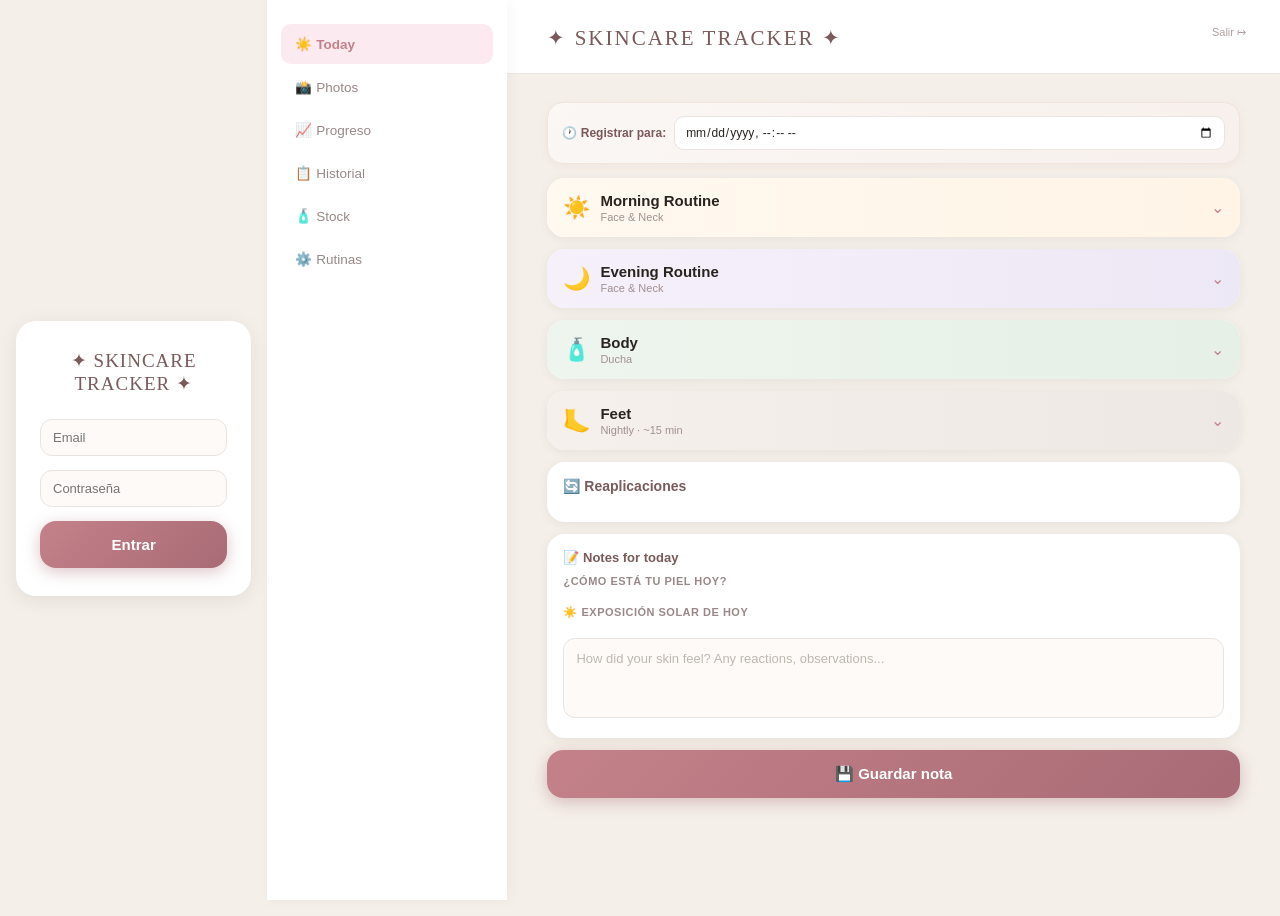
==== index.html @ 724a1d4e "Add files via upload" ====
<!DOCTYPE html>
<html lang="es">
<head>
<meta charset="UTF-8">
<meta name="viewport" content="width=device-width, initial-scale=1.0, user-scalable=no">
<meta name="theme-color" content="#F4EFE8">
<title>Skincare Tracker</title>
<link rel="manifest" href="manifest.webmanifest">
<link rel="apple-touch-icon" href="icon-192.png">
<meta name="apple-mobile-web-app-capable" content="yes">
<meta name="apple-mobile-web-app-status-bar-style" content="default">
<link rel="stylesheet" href="styles.css">
<script src="https://cdn.jsdelivr.net/npm/@supabase/supabase-js@2/dist/umd/supabase.min.js"></script>
</head>
<body>
<div class="login-wrap" id="login-screen">
  <div class="login-card">
    <div class="login-title">✦ Skincare Tracker ✦</div>
    <div class="login-error" id="login-error"></div>
    <div class="login-field">
      <input class="prod-input" id="login-email" type="email" placeholder="Email" autocomplete="username">
    </div>
    <div class="login-field">
      <input class="prod-input" id="login-password" type="password" placeholder="Contraseña" autocomplete="current-password">
    </div>
    <button class="save-btn" id="login-btn" onclick="doLogin()" style="margin-bottom:0">Entrar</button>
  </div>
</div>
<div class="phone" id="app-root" style="display:none; position:relative;">
  <button class="logout-btn" onclick="doLogout()">Salir ↦</button>
  <div class="hdr">
    <h1>✦ Skincare Tracker ✦</h1>
    <div class="date" id="hdr-date"></div>
  </div>
  <div class="tabs">
    <button class="tab-btn active" onclick="showTab('today',this)">☀️ Today</button>
    <button class="tab-btn" onclick="showTab('photos',this)">📸 Photos</button>
    <button class="tab-btn" onclick="showTab('history',this)">📈 Progreso</button>
    <button class="tab-btn" onclick="showTab('log',this)">📋 Historial</button>
    <button class="tab-btn" onclick="showTab('stock',this)">🧴 Stock</button>
    <button class="tab-btn" onclick="showTab('routines',this)">⚙️ Rutinas</button>
  </div>
  <!-- Cola offline: se muestra solo si hay registros sin sincronizar.
       Va fuera de las pestañas a propósito, para que se vea en todas. -->
  <div id="sync-banner" class="sync-banner" style="display:none"></div>
  <!-- Reaplicar SPF desde cualquier pestaña. Un toque = registrar el último. -->
  <button id="spf-fab" class="spf-fab" style="display:none" onclick="quickLogSpf()"></button>
  <!-- TODAY -->
  <div id="tab-today" class="tab-content active">
    <div id="today-summary"></div>
    <div class="backdate-card" id="backdate-card">
      <div class="backdate-row">
        <span class="backdate-lbl">🕐 Registrar para:</span>
        <input type="datetime-local" id="backdate-input" onchange="onBackdateChange()">
        <button class="backdate-reset" id="backdate-reset-btn" onclick="resetBackdate()" style="display:none">Ahora</button>
      </div>
      <div class="backdate-active-note" id="backdate-active-note" style="display:none"></div>
    </div>
    <div class="section" id="sec-am">
      <div class="sec-hdr am-hdr" onclick="toggleSec('sec-am')">
        <span class="sec-icon">☀️</span>
        <div class="sec-title">Morning Routine
          <div class="sec-sub" id="am-sec-sub">Face &amp; Neck <span class="sec-progress" id="prog-am-body"></span></div>
        </div>
        <button class="sec-switch-btn" id="am-switch-btn" style="display:none" onclick="event.stopPropagation();openRoutineSwitch('am')" title="Cambiar rutina de hoy">🔄</button>
        <span class="sec-arrow">⌄</span>
      </div>
      <div class="sec-body" id="am-body">
        <div class="tap-hint">Tap ● to check off · Tap step for how-to</div>
      </div>
    </div>
    <div class="section" id="sec-pm">
      <div class="sec-hdr pm-hdr" onclick="toggleSec('sec-pm')">
        <span class="sec-icon">🌙</span>
        <div class="sec-title">Evening Routine
          <div class="sec-sub" id="pm-sec-sub">Face &amp; Neck <span class="sec-progress" id="prog-pm-body"></span></div>
        </div>
        <button class="sec-switch-btn" id="pm-switch-btn" style="display:none" onclick="event.stopPropagation();openRoutineSwitch('pm')" title="Cambiar rutina de hoy">🔄</button>
        <span class="sec-arrow">⌄</span>
      </div>
      <div class="sec-body" id="pm-body">
        <div class="tap-hint">Tap ● to check off · Tap step for how-to</div>
      </div>
    </div>
    <div class="section" id="sec-body-card">
      <div class="sec-hdr bod-hdr" onclick="toggleSec('sec-body-card')">
        <span class="sec-icon">🧴</span>
        <div class="sec-title">Body
          <div class="sec-sub" id="body-sec-sub">Ducha <span class="sec-progress" id="prog-body-body"></span></div>
        </div>
        <button class="sec-switch-btn" id="body-switch-btn" style="display:none" onclick="event.stopPropagation();openRoutineSwitch('body')" title="Cambiar rutina de hoy">🔄</button>
        <span class="sec-arrow">⌄</span>
      </div>
      <div class="sec-body" id="body-body">
        <div class="tap-hint">Tap ● to check off · Tap step for how-to</div>
      </div>
    </div>
    <div class="section" id="sec-feet">
      <div class="sec-hdr ft-hdr" onclick="toggleSec('sec-feet')">
        <span class="sec-icon">🦶</span>
        <div class="sec-title">Feet
          <div class="sec-sub" id="feet-sec-sub">Nightly · ~15 min <span class="sec-progress" id="prog-feet-body"></span></div>
        </div>
        <button class="sec-switch-btn" id="feet-switch-btn" style="display:none" onclick="event.stopPropagation();openRoutineSwitch('feet')" title="Cambiar rutina de hoy">🔄</button>
        <span class="sec-arrow">⌄</span>
      </div>
      <div class="sec-body" id="feet-body">
        <div class="tap-hint">Tap ● to check off · Tap step for how-to</div>
      </div>
    </div>
    <div class="reapp-card">
      <h3>🔄 Reaplicaciones</h3>
      <div id="spf-reminder-wrap"></div>
      <div id="reapp-repeat-wrap"></div>
      <div id="reapp-categories-wrap"></div>
      <div id="reapp-history"></div>
    </div>
    <div class="notes-card">
      <div class="notes-label">📝 Notes for today</div>
      <div class="skin-state-label">¿Cómo está tu piel hoy?</div>
      <div class="skin-state-row" id="skin-state-row"></div>
      <div class="skin-state-label">☀️ Exposición solar de hoy</div>
      <div class="skin-state-row" id="sun-exposure-row"></div>
      <textarea class="notes-ta" id="daily-notes" placeholder="How did your skin feel? Any reactions, observations..."></textarea>
    </div>
    <button class="save-btn" id="save-btn" onclick="saveNote()">💾 Guardar nota</button>
  </div>
  <!-- PHOTOS -->
  <div id="tab-photos" class="tab-content">
    <div class="upload-card">
      <h3>📸 Agregar foto de progreso</h3>
      <div class="photo-type-section">
        <div class="photo-type-label">Área del cuerpo</div>
        <div class="photo-type-grid" id="photo-type-grid"></div>
      </div>
      <div class="photo-drop">
        <input type="file" id="photo-input" accept="image/*" onchange="previewPhoto(this)">
        <div class="photo-drop-icon">📷</div>
        <div class="photo-drop-text">Toca para tomar foto o elegir de galería</div>
        <div class="photo-drop-sub">Misma luz y ángulo cada semana para comparar bien</div>
      </div>
      <div class="photo-preview-wrap" id="photo-preview-wrap">
        <img id="photo-preview" src="" alt="Preview">
        <!-- Foto anterior de la MISMA área, superpuesta translúcida, para que
             el encuadre coincida. Una silueta genérica no alinea nada. -->
        <img id="photo-ghost" src="" alt="" style="display:none">
        <svg id="photo-guide-overlay" viewBox="0 0 100 133" preserveAspectRatio="xMidYMid meet"
          style="display:none;position:absolute;inset:0;width:100%;height:100%;pointer-events:none;opacity:0.55">
          <ellipse cx="50" cy="55" rx="26" ry="34" fill="none" stroke="#FFFFFF" stroke-width="1.6" stroke-dasharray="4 3"/>
          <path d="M 20 133 Q 24 96 50 94 Q 76 96 80 133" fill="none" stroke="#FFFFFF" stroke-width="1.6" stroke-dasharray="4 3"/>
          <line x1="50" y1="10" x2="50" y2="125" stroke="#FFFFFF" stroke-width="0.7" stroke-dasharray="2 4"/>
        </svg>
      </div>
      <button class="mini-action-btn" id="photo-guide-btn" style="margin-top:8px;display:none" onclick="togglePhotoGuide()">📐 Guía de encuadre (mismo ángulo cada semana)</button>
      <textarea class="caption-input" id="photo-caption" placeholder="Nota (opcional) — ej. 'Semana 3 · mejilla izquierda mejorando'"></textarea>
      <button class="upload-btn" id="upload-btn" onclick="uploadPhoto()" disabled>Subir foto</button>
    </div>
    <div class="week-card">
      <h3>This Week</h3>
      <div class="week-grid" id="week-grid">
        <div class="loading-state"><span class="spinner">⟳</span></div>
      </div>
    </div>
    <!-- Mapa de manchas: seguimiento individual, aparte de la galería por área -->
    <div id="spots-content"></div>
    <div id="photo-gallery-content">
      <div class="loading-state"><span class="spinner">⟳</span><br><br>Cargando fotos...</div>
    </div>
  </div>
  <!-- HISTORY / PROGRESO -->
  <div id="tab-history" class="tab-content">
    <div id="history-content">
      <div class="loading-state"><span class="spinner">⟳</span><br><br>Loading your history...</div>
    </div>
    <!-- Línea de tiempo de tratamiento. Contenedor propio: loadHistory() tiene
         un orden de declaración delicado (regla 17) y no conviene tocarla. -->
    <div id="hitos-content"></div>
  </div>
  <!-- LOG / HISTORIAL DE APLICACIONES -->
  <div id="tab-log" class="tab-content">
    <div id="log-content">
      <div class="loading-state"><span class="spinner">⟳</span><br><br>Loading your history...</div>
    </div>
  </div>
  <!-- STOCK -->
  <div id="tab-stock" class="tab-content">
    <div id="inventory-content">
      <div class="loading-state"><span class="spinner">⟳</span><br><br>Cargando inventario...</div>
    </div>
  </div>
  <!-- RUTINAS -->
  <div id="tab-routines" class="tab-content">
    <div id="routines-content">
      <div class="loading-state"><span class="spinner">⟳</span><br><br>Cargando rutinas...</div>
    </div>
  </div>
</div>
<!-- SPF Facial Picker -->
<div class="modal-overlay" id="spf-modal" onclick="closeModal('spf-modal')">
  <div class="modal-sheet" onclick="event.stopPropagation()">
    <div class="modal-handle"></div>
    <div class="modal-header">
      <div class="modal-title">🌞 ¿Cuál(es) SPF facial aplicaste?</div>
      <button class="modal-close" onclick="closeModal('spf-modal')">✕</button>
    </div>
    <div class="modal-body" id="spf-picker-body"></div>
  </div>
</div>
<!-- Body SPF Picker -->
<div class="modal-overlay" id="body-spf-modal" onclick="closeModal('body-spf-modal')">
  <div class="modal-sheet" onclick="event.stopPropagation()">
    <div class="modal-handle"></div>
    <div class="modal-header">
      <div class="modal-title">☀️ ¿Cuál(es) SPF corporal aplicaste?</div>
      <button class="modal-close" onclick="closeModal('body-spf-modal')">✕</button>
    </div>
    <div class="modal-body" id="body-spf-picker-body"></div>
  </div>
</div>
<!-- SPF Comparison -->
<div class="modal-overlay" id="compare-modal" onclick="closeModal('compare-modal')">
  <div class="modal-sheet" onclick="event.stopPropagation()">
    <div class="modal-handle"></div>
    <div class="modal-header">
      <div class="modal-title">📊 Comparativa — Manchas solares</div>
      <button class="modal-close" onclick="closeModal('compare-modal')">✕</button>
    </div>
    <div class="modal-body" id="compare-body"></div>
  </div>
</div>
<!-- Reclassify Photo -->
<div class="modal-overlay" id="reclassify-modal" onclick="closeModal('reclassify-modal')">
  <div class="modal-sheet" onclick="event.stopPropagation()">
    <div class="modal-handle"></div>
    <div class="modal-header">
      <div class="modal-title">✏️ ¿Qué área es esta foto?</div>
      <button class="modal-close" onclick="closeModal('reclassify-modal')">✕</button>
    </div>
    <div class="modal-body" id="reclassify-body"></div>
  </div>
</div>
<!-- Generic Product Picker -->
<div class="modal-overlay" id="product-picker-modal" onclick="closeModal('product-picker-modal')">
  <div class="modal-sheet" onclick="event.stopPropagation()">
    <div class="modal-handle"></div>
    <div class="modal-header">
      <div class="modal-title" id="product-picker-title">Elegir producto</div>
      <button class="modal-close" onclick="closeModal('product-picker-modal')">✕</button>
    </div>
    <div class="modal-body" id="product-picker-body"></div>
  </div>
</div>
<!-- Zonas de una aplicación ya registrada (se abre desde el renglón 📍 del paso) -->
<div class="modal-overlay" id="zonas-modal" onclick="closeModal('zonas-modal')">
  <div class="modal-sheet" onclick="event.stopPropagation()">
    <div class="modal-handle"></div>
    <div class="modal-header">
      <div class="modal-title">📍 Zonas de aplicación</div>
      <button class="modal-close" onclick="closeModal('zonas-modal')">✕</button>
    </div>
    <div class="modal-body">
      <div class="zone-pick-sub" id="zonas-modal-sub"></div>
      <div class="zone-pick-chips" id="zonas-modal-chips"></div>
      <button class="save-btn" id="zonas-modal-save" onclick="saveZonasEditor()" style="margin-top:10px;margin-bottom:0">Guardar zonas</button>
    </div>
  </div>
</div>
<!-- Add Product Modal -->
<div class="modal-overlay" id="add-product-modal" onclick="closeModal('add-product-modal')">
  <div class="modal-sheet" onclick="event.stopPropagation()" style="max-height:92vh">
    <div class="modal-handle"></div>
    <div class="modal-header">
      <div class="modal-title">＋ Nuevo producto</div>
      <button class="modal-close" onclick="closeModal('add-product-modal')">✕</button>
    </div>
    <div class="modal-body">
      <div class="prod-field">
        <label class="prod-label">Emoji y nombre</label>
        <div class="prod-emoji-row">
          <div class="prod-emoji-preview" id="emoji-preview">🧴</div>
          <input class="prod-input" id="pf-emoji" type="text" placeholder="🧴" maxlength="2"
            style="width:54px;text-align:center;font-size:20px;padding:8px 4px"
            oninput="document.getElementById('emoji-preview').textContent=this.value||'🧴'">
          <input class="prod-input" id="pf-name" type="text" placeholder="Nombre del producto" style="flex:1">
        </div>
      </div>
      <div class="prod-field">
        <label class="prod-label">Marca / subtítulo</label>
        <input class="prod-input" id="pf-brand" type="text" placeholder="Ej: Isdin · SPF50">
      </div>
      <div class="prod-field">
        <label class="prod-label">Categoría</label>
        <select class="prod-input prod-select" id="pf-cat" onchange="toggleCustomCat(this)"></select>
        <input class="prod-input" id="pf-cat-custom" type="text" placeholder="Nombre de la nueva categoría" style="display:none;margin-top:8px">
      </div>
      <div class="prod-field">
        <label class="prod-label">Roles clínicos (opcional, puedes marcar varios)</label>
        <div class="clinrole-grid" id="pf-clinical-roles">
          <label class="clinrole-chip"><input type="checkbox" value="despigmentacion" onchange="this.closest('.clinrole-chip').classList.toggle('on', this.checked)"> 🎯 Despigmentación</label>
          <label class="clinrole-chip"><input type="checkbox" value="regeneracion_celular" onchange="this.closest('.clinrole-chip').classList.toggle('on', this.checked)"> 🔬 Renovación celular (retinol/tretinoína)</label>
          <label class="clinrole-chip"><input type="checkbox" value="barrera" onchange="this.closest('.clinrole-chip').classList.toggle('on', this.checked)"> 💧 Barrera reparadora</label>
          <label class="clinrole-chip"><input type="checkbox" value="spf_facial" onchange="this.closest('.clinrole-chip').classList.toggle('on', this.checked)"> 🛡️ SPF Facial</label>
          <label class="clinrole-chip"><input type="checkbox" value="textura_poros" onchange="this.closest('.clinrole-chip').classList.toggle('on', this.checked)"> 🔍 Textura / Poros</label>
        </div>
        <div class="field-hint">Marca los que apliquen — se usan para tu adherencia de manchas en Progreso. Si no marcas ninguno, la app intenta adivinar por el nombre (menos preciso).</div>
      </div>
      <div class="prod-field">
        <label class="prod-label">¿Cada cuánto se aplica?</label>
        <div class="seg-row" id="pf-freq-row">
          <button type="button" class="seg-btn" data-freq="daily" onclick="selectPfFreq('daily')">Todos los días</button>
          <button type="button" class="seg-btn" data-freq="days" onclick="selectPfFreq('days')">Días específicos</button>
        </div>
        <div class="day-row" id="pf-day-row" style="display:none;margin-top:8px">
          <button type="button" class="day-chip" data-dow="0" onclick="togglePfDay(0)">D</button>
          <button type="button" class="day-chip" data-dow="1" onclick="togglePfDay(1)">L</button>
          <button type="button" class="day-chip" data-dow="2" onclick="togglePfDay(2)">M</button>
          <button type="button" class="day-chip" data-dow="3" onclick="togglePfDay(3)">X</button>
          <button type="button" class="day-chip" data-dow="4" onclick="togglePfDay(4)">J</button>
          <button type="button" class="day-chip" data-dow="5" onclick="togglePfDay(5)">V</button>
          <button type="button" class="day-chip" data-dow="6" onclick="togglePfDay(6)">S</button>
        </div>
        <div class="field-hint">Solo afecta el cálculo de adherencia — ej. un producto "días pares" cuenta 100% si lo aplicas cada vez que toca, no cada día del calendario. Si no marcas nada aquí pero el producto ya es un paso fijo de alguna rutina, se usa el calendario de esa rutina automáticamente.</div>
      </div>
      <div class="prod-field">
        <label class="prod-label">Desde cuándo lo usas (opcional)</label>
        <input class="prod-input" id="pf-started" type="date">
        <div class="field-hint">Permite relacionar cambios en tu piel con la entrada de este producto</div>
      </div>
      <div class="prod-field">
        <label class="prod-label">Caducidad (opcional)</label>
        <div style="display:flex;gap:8px">
          <div style="flex:1">
            <input class="prod-input" id="pf-opened" type="date">
            <div class="field-hint">Fecha de apertura</div>
          </div>
          <div style="flex:1">
            <input class="prod-input" id="pf-pao" type="number" min="1" max="36" placeholder="Ej: 12">
            <div class="field-hint">Vida en meses (PAO del envase)</div>
          </div>
        </div>
      </div>
      <div class="prod-field">
        <label class="prod-label">Descripción del producto</label>
        <textarea class="prod-input prod-ta" id="pf-note" placeholder="Para qué sirve, beneficios principales, ingredientes clave..."></textarea>
      </div>
      <div class="prod-field">
        <label class="prod-label">Cómo aplicar</label>
        <textarea class="prod-input prod-ta" id="pf-how" placeholder="Pasos de aplicación, cantidad, frecuencia, precauciones..."></textarea>
      </div>
      <div class="prod-field">
        <label class="prod-label">Por qué funciona</label>
        <textarea class="prod-input prod-ta" id="pf-why" placeholder="Mecanismo activo, ingredientes clave, qué hace a nivel de piel..."></textarea>
      </div>
      <button class="save-btn" id="save-prod-btn" onclick="saveCustomProduct()" style="margin-top:4px">Guardar producto</button>
    </div>
  </div>
</div>
<!-- Add Routine Modal -->
<div class="modal-overlay" id="add-routine-modal" onclick="closeModal('add-routine-modal')">
  <div class="modal-sheet" onclick="event.stopPropagation()">
    <div class="modal-handle"></div>
    <div class="modal-header">
      <div class="modal-title">＋ Nueva rutina</div>
      <button class="modal-close" onclick="closeModal('add-routine-modal')">✕</button>
    </div>
    <div class="modal-body">
      <div class="prod-field">
        <label class="prod-label">Emoji y nombre</label>
        <div class="prod-emoji-row">
          <div class="prod-emoji-preview" id="rf-emoji-preview">✨</div>
          <input class="prod-input" id="rf-emoji" type="text" placeholder="✨" maxlength="2"
            style="width:54px;text-align:center;font-size:20px;padding:8px 4px"
            oninput="document.getElementById('rf-emoji-preview').textContent=this.value||'✨'">
          <input class="prod-input" id="rf-name" type="text" placeholder="Nombre de la rutina" style="flex:1">
        </div>
      </div>
      <div class="prod-field">
        <label class="prod-label">Sección del día</label>
        <div class="seg-row" id="rf-section-row">
          <button type="button" class="seg-btn" data-sec="am" onclick="selectRoutineSection('am')">Mañana</button>
          <button type="button" class="seg-btn" data-sec="pm" onclick="selectRoutineSection('pm')">Noche</button>
          <button type="button" class="seg-btn" data-sec="body" onclick="selectRoutineSection('body')">Cuerpo</button>
          <button type="button" class="seg-btn" data-sec="feet" onclick="selectRoutineSection('feet')">Pies</button>
        </div>
      </div>
      <div class="prod-field">
        <label class="prod-label">Días de la semana</label>
        <div class="day-row" id="rf-day-row">
          <button type="button" class="day-chip" data-dow="0" onclick="toggleRoutineDay(0)">D</button>
          <button type="button" class="day-chip" data-dow="1" onclick="toggleRoutineDay(1)">L</button>
          <button type="button" class="day-chip" data-dow="2" onclick="toggleRoutineDay(2)">M</button>
          <button type="button" class="day-chip" data-dow="3" onclick="toggleRoutineDay(3)">X</button>
          <button type="button" class="day-chip" data-dow="4" onclick="toggleRoutineDay(4)">J</button>
          <button type="button" class="day-chip" data-dow="5" onclick="toggleRoutineDay(5)">V</button>
          <button type="button" class="day-chip" data-dow="6" onclick="toggleRoutineDay(6)">S</button>
        </div>
        <div class="field-hint">Ninguno seleccionado = todos los días. (M = martes, X = miércoles)</div>
      </div>
      <button class="save-btn" id="save-routine-btn" onclick="saveNewRoutine()" style="margin-top:4px">Guardar rutina</button>
    </div>
  </div>
</div>
<!-- Add Step Modal -->
<div class="modal-overlay" id="add-step-modal" onclick="closeModal('add-step-modal')">
  <div class="modal-sheet" onclick="event.stopPropagation()" style="max-height:92vh">
    <div class="modal-handle"></div>
    <div class="modal-header">
      <div class="modal-title">＋ Nuevo paso</div>
      <button class="modal-close" onclick="closeModal('add-step-modal')">✕</button>
    </div>
    <div class="modal-body">
      <input type="hidden" id="sf-routine-id">
      <div class="prod-field">
        <label class="prod-label">Tipo de producto</label>
        <select class="prod-input prod-select" id="sf-cat" onchange="onStepCatChange()"></select>
      </div>
      <div class="prod-field" id="sf-product-field" style="display:none">
        <label class="prod-label">Producto</label>
        <select class="prod-input prod-select" id="sf-product">
          <option value="">— Sin fijar · rotar cada día —</option>
        </select>
        <div class="field-hint">Sin fijar = eliges el producto cada día en Today. Fija uno si quieres que ese paso siempre use el mismo.</div>
      </div>
      <div class="prod-field" id="sf-info-field" style="display:none">
        <label class="prod-label">Nombre del paso</label>
        <input class="prod-input" id="sf-info-name" type="text" placeholder="Ej: Esperar 15 min · piel seca">
      </div>
      <div class="prod-field">
        <label class="prod-label">Aplicación en esta rutina</label>
        <textarea class="prod-input prod-ta" id="sf-how" placeholder="Cómo aplicarlo en esta rutina específica..."></textarea>
      </div>
      <button class="save-btn" id="save-step-btn" onclick="saveNewStep()" style="margin-top:4px">Guardar paso</button>
    </div>
  </div>
</div>
<!-- Edit Application -->
<div class="modal-overlay" id="edit-app-modal" onclick="closeModal('edit-app-modal')">
  <div class="modal-sheet" onclick="event.stopPropagation()">
    <div class="modal-handle"></div>
    <div class="modal-header">
      <div class="modal-title">✏️ Editar registro</div>
      <button class="modal-close" onclick="closeModal('edit-app-modal')">✕</button>
    </div>
    <div class="modal-body">
      <input type="hidden" id="ea-id">
      <div class="prod-field">
        <label class="prod-label">Producto</label>
        <select class="prod-input prod-select" id="ea-product"></select>
      </div>
      <div class="prod-field">
        <label class="prod-label">Fecha y hora</label>
        <input class="prod-input" id="ea-datetime" type="datetime-local">
      </div>
      <button class="save-btn" onclick="saveEditedApplication()" style="margin-top:4px;margin-bottom:0">Guardar cambios</button>
    </div>
  </div>
</div>
<!-- Cambiar rutina del día (override manual, solo para el día que se ve) -->
<div class="modal-overlay" id="routine-switch-modal" onclick="closeModal('routine-switch-modal')">
  <div class="modal-sheet" onclick="event.stopPropagation()">
    <div class="modal-handle"></div>
    <div class="modal-header">
      <div class="modal-title" id="routine-switch-title">🔄 Cambiar rutina de hoy</div>
      <button class="modal-close" onclick="closeModal('routine-switch-modal')">✕</button>
    </div>
    <div class="modal-body" id="routine-switch-body"></div>
  </div>
</div>
<!-- Guía de manchas solares -->
<div class="modal-overlay" id="guide-modal" onclick="closeModal('guide-modal')">
  <div class="modal-sheet" onclick="event.stopPropagation()" style="max-height:92vh">
    <div class="modal-handle"></div>
    <div class="modal-header">
      <div class="modal-title">📖 Guía · Manchas solares</div>
      <button class="modal-close" onclick="closeModal('guide-modal')">✕</button>
    </div>
    <div class="modal-body guide-body">
      <h4>¿Qué son los lentigos solares?</h4>
      <p>Acumulaciones localizadas de melanina causadas por daño UV acumulado a lo largo de años. Son planos, de borde definido y color café uniforme, y aparecen donde más sol recibes: cara, brazos, manos y escote. A diferencia del melasma, <strong>no dependen de hormonas ni del calor</strong> — su causa es casi puramente UV, por eso el SPF diario es la mitad del tratamiento.</p>
      <h4>Cronología realista con tópicos</h4>
      <p>Con tretinoína + despigmentante (azelaico/Thiamidol) + SPF constante:</p>
      <p><strong>Semanas 0–4</strong> · adaptación: la piel tolera los activos, puede haber resequedad ligera.<br>
      <strong>Semanas 4–8</strong> · mejora textura y luminosidad general; las manchas aún casi igual.<br>
      <strong>Semanas 8–16</strong> · aclarado gradual y visible de los lentigos más superficiales.<br>
      <strong>Semana 16+</strong> · mantenimiento. Los lentigos viejos o profundos suelen aclarar solo parcialmente con tópicos — ahí es donde los procedimientos en consultorio brillan.</p>
      <h4>🚨 Cuándo enseñarle una mancha a tu dermatóloga PRONTO</h4>
      <p>La regla ABCDE: <strong>A</strong>simetría (una mitad distinta a la otra), <strong>B</strong>ordes irregulares o borrosos, <strong>C</strong>olor no uniforme (varios tonos en la misma mancha), <strong>D</strong>iámetro &gt;6 mm y creciendo, <strong>E</strong>volución (cambia de forma/color, se abulta, pica o sangra).</p>
      <p><strong>Una mancha nueva que se ve "diferente" a todas tus demás manchas merece dermatoscopia</strong> — no la trates con despigmentantes sin que la revisen primero.</p>
      <h4>Procedimientos en consultorio</h4>
      <p>Para lentigos son muy efectivos y de bajo riesgo (a diferencia del melasma, donde el láser puede empeorarlo):</p>
      <div style="overflow-x:auto;-webkit-overflow-scrolling:touch">
      <table class="guide-table">
        <tr><th></th><th>❄️ Crioterapia</th><th>💡 IPL</th><th>⚡ Láser Q-switched</th></tr>
        <tr><td>Qué es</td><td>Nitrógeno líquido congela la lesión</td><td>Pulsos de luz intensa de amplio espectro</td><td>Pulsos láser ultra-cortos que rompen el pigmento</td></tr>
        <tr><td>Sesiones típicas</td><td>1–2</td><td>1–3</td><td>1–2</td></tr>
        <tr><td>Recuperación</td><td>Costra 5–10 días</td><td>Manchas se oscurecen y descaman ~1 semana</td><td>Costra fina pocos días</td></tr>
        <tr><td>Ideal para</td><td>Lentigos aislados y gruesos; opción más económica</td><td>Múltiples lentigos + mejora general del tono</td><td>Lentigos definidos; máxima precisión</td></tr>
        <tr><td>Ojo (fototipos III–VI)</td><td>Riesgo de hipo/hiperpigmentación en piel morena</td><td>Requiere calibración cuidadosa; riesgo de HPI si se agresiva</td><td>Preferir Nd:YAG 1064 nm en piel morena; riesgo de HPI manejable</td></tr>
      </table>
      </div>
      <p style="margin-top:10px">HPI = hiperpigmentación post-inflamatoria. En cualquier procedimiento: SPF estricto antes y después, e idealmente pre-tratamiento con tus despigmentantes.</p>
      <p class="guide-disclaimer">Contenido educativo para preparar tu consulta — las decisiones de tratamiento son con tu dermatóloga.</p>
    </div>
  </div>
</div>
<!-- Photo Slider Compare -->
<div class="modal-overlay" id="slider-modal" onclick="closeModal('slider-modal')">
  <div class="modal-sheet" onclick="event.stopPropagation()" style="max-height:92vh">
    <div class="modal-handle"></div>
    <div class="modal-header">
      <div class="modal-title" id="slider-title">🔀 Comparar fotos</div>
      <button class="modal-close" onclick="closeModal('slider-modal')">✕</button>
    </div>
    <div class="modal-body" id="slider-body"></div>
  </div>
</div>
<!-- Confirm sheet (reemplaza confirm() nativo) -->
<div class="modal-overlay" id="spot-modal" onclick="closeModal('spot-modal')">
  <div class="modal-sheet" onclick="event.stopPropagation()" style="max-height:92vh">
    <div class="modal-handle"></div>
    <div class="modal-header">
      <div class="modal-title" id="spot-modal-title">＋ Nueva mancha</div>
      <button class="modal-close" onclick="closeModal('spot-modal')">✕</button>
    </div>
    <div class="modal-body">
      <input type="hidden" id="sp-id">
      <div class="prod-field">
        <label class="prod-label">Nombre</label>
        <input class="prod-input" id="sp-name" type="text" placeholder="Ej: Pómulo derecho, la grande">
        <div class="field-hint">Un nombre que reconozcas dentro de seis meses.</div>
      </div>
      <div class="prod-field">
        <label class="prod-label">Zona</label>
        <select class="prod-input prod-select" id="sp-zone" onchange="onSpotZoneChange()"></select>
      </div>
      <div class="prod-field">
        <label class="prod-label">Ubicación</label>
        <div class="field-hint" id="sp-map-hint">Toca sobre la foto para marcar dónde está.</div>
        <div class="spot-map-wrap" id="sp-map-wrap" onclick="placeSpotMarker(event)">
          <img id="sp-map-img" src="" alt="">
          <div class="spot-marker" id="sp-map-marker" style="display:none"></div>
        </div>
        <button class="mini-action-btn" id="sp-remark-btn" style="display:none;margin-top:8px"
          onclick="remarkOnLatest()">🔄 Volver a marcar sobre la foto más reciente</button>
      </div>
      <div class="prod-field">
        <label class="prod-label">Estado</label>
        <select class="prod-input prod-select" id="sp-status">
          <option value="activa">Activa</option>
          <option value="aclarando">Aclarando</option>
          <option value="resuelta">Resuelta</option>
          <option value="vigilancia">Preguntar en consulta</option>
        </select>
      </div>
      <div class="prod-field">
        <label class="prod-label">Desde cuándo la notas (opcional)</label>
        <input class="prod-input" id="sp-first" type="date">
      </div>
      <div class="prod-field">
        <label class="prod-label">Notas (opcional)</label>
        <textarea class="prod-input prod-ta" id="sp-notes" placeholder="Cómo es, si cambió, qué te dijeron en consulta..."></textarea>
      </div>
      <button class="save-btn" id="save-spot-btn" onclick="saveSpot()">Guardar mancha</button>
    </div>
  </div>
</div>
<div class="modal-overlay" id="obs-modal" onclick="closeModal('obs-modal')">
  <div class="modal-sheet" onclick="event.stopPropagation()">
    <div class="modal-handle"></div>
    <div class="modal-header">
      <div class="modal-title" id="obs-modal-title">Registrar cómo se ve</div>
      <button class="modal-close" onclick="closeModal('obs-modal')">✕</button>
    </div>
    <div class="modal-body">
      <input type="hidden" id="ob-spot-id">
      <div class="prod-field">
        <label class="prod-label">Fecha</label>
        <input class="prod-input" id="ob-date" type="date">
      </div>
      <div class="prod-field">
        <label class="prod-label">¿Qué tan marcada la ves hoy?</label>
        <div class="skin-state-row" id="ob-shade-row"></div>
        <div class="field-hint">Es tu apreciación a simple vista, no una medición. Sirve para ver la dirección a lo largo de meses.</div>
      </div>
      <div class="prod-field">
        <label class="prod-label">Notas (opcional)</label>
        <textarea class="prod-input prod-ta" id="ob-notes" placeholder="Con qué luz la viste, si notaste algo distinto..."></textarea>
      </div>
      <button class="save-btn" id="save-obs-btn" onclick="saveObservation()">Guardar</button>
    </div>
  </div>
</div>
<div class="modal-overlay" id="hito-modal" onclick="closeModal('hito-modal')">
  <div class="modal-sheet" onclick="event.stopPropagation()" style="max-height:92vh">
    <div class="modal-handle"></div>
    <div class="modal-header">
      <div class="modal-title" id="hito-modal-title">＋ Nuevo hito</div>
      <button class="modal-close" onclick="closeModal('hito-modal')">✕</button>
    </div>
    <div class="modal-body">
      <input type="hidden" id="hf-id">
      <div class="prod-field">
        <label class="prod-label">Tipo</label>
        <select class="prod-input prod-select" id="hf-type"></select>
      </div>
      <div class="prod-field">
        <label class="prod-label">Fecha</label>
        <input class="prod-input" id="hf-date" type="date">
      </div>
      <div class="prod-field">
        <label class="prod-label">Título</label>
        <input class="prod-input" id="hf-title" type="text" placeholder="Ej: Consulta con la dermatóloga">
      </div>
      <div class="prod-field">
        <label class="prod-label">Producto relacionado (opcional)</label>
        <select class="prod-input prod-select" id="hf-product"></select>
      </div>
      <div class="prod-field">
        <label class="prod-label">Notas (opcional)</label>
        <textarea class="prod-input prod-ta" id="hf-notes" placeholder="Qué se decidió, qué te indicaron, cómo reaccionó tu piel..."></textarea>
      </div>
      <button class="save-btn" id="save-hito-btn" onclick="saveHito()">Guardar hito</button>
    </div>
  </div>
</div>
<div class="modal-overlay" id="confirm-modal" onclick="confirmAnswer(false)">
  <div class="modal-sheet" onclick="event.stopPropagation()">
    <div class="modal-handle"></div>
    <div class="confirm-body">
      <div class="confirm-msg" id="confirm-msg"></div>
      <div class="confirm-row">
        <button class="confirm-cancel" onclick="confirmAnswer(false)">Cancelar</button>
        <button class="confirm-ok" id="confirm-ok" onclick="confirmAnswer(true)">Eliminar</button>
      </div>
    </div>
  </div>
</div>
<div id="toast"></div>
<script src="pure.js"></script>
<script src="activos-matriz.js"></script>
<script src="app.js"></script>
</body>
</html>
---- styles.css ----
/* Skincare Tracker — styles.css
   Extraído del index.html monolítico. CSS muerto eliminado:
   .hdr .today-tx, .badge*, .stats-row/.stat-*, .streak-* (nada los usaba). */
:root { color-scheme: light; }
* { box-sizing: border-box; margin: 0; padding: 0; }
body {
  background: #F4EFE8;
  font-family: -apple-system, BlinkMacSystemFont, 'Segoe UI', Helvetica, Arial, sans-serif;
  color: #2A2420; min-height: 100vh;
  display: flex; justify-content: center; padding: 0 0 60px;
}
.phone { width: 100%; max-width: 420px; padding: 0 12px; }
/* HEADER */
.hdr { text-align: center; padding: 24px 0 14px; }
.hdr h1 { font-family: Georgia, serif; font-size: 20px; font-weight: normal; color: #7A5A5A; letter-spacing: 2px; text-transform: uppercase; }
.hdr .date { font-size: 13px; color: #A09090; margin-top: 6px; }
/* TABS */
.tabs { display: flex; gap: 6px; margin: 0 0 16px; background: rgba(255,255,255,0.55); border-radius: 13px; padding: 4px; }
.tab-btn { flex: 1; background: none; border: none; padding: 9px 4px; font-size: 12px; font-family: inherit; color: #9A8888; cursor: pointer; border-radius: 10px; transition: all 0.2s; font-weight: 500; }
.tab-btn.active { background: white; color: #C4818A; font-weight: 700; box-shadow: 0 2px 8px rgba(0,0,0,0.08); }
.tab-content { display: none; }
.tab-content.active { display: block; }
/* SECTIONS */
.section { background: white; border-radius: 18px; margin-bottom: 12px; overflow: hidden; box-shadow: 0 2px 12px rgba(0,0,0,0.06); }
.sec-hdr { display: flex; align-items: center; padding: 14px 16px; cursor: pointer; gap: 10px; transition: background 0.15s; }
.sec-hdr:hover { background: rgba(0,0,0,0.015); }
.sec-icon { font-size: 22px; flex-shrink: 0; }
.sec-title { font-weight: 700; font-size: 15px; flex: 1; }
.sec-sub { font-size: 11px; color: #A09090; margin-top: 2px; font-weight: 400; }
.sec-progress { font-size: 11px; font-weight: 700; background: #EAF5EA; color: #5A9A5A; padding: 2px 8px; border-radius: 10px; margin-left: 6px; display: none; }
.sec-progress.visible { display: inline-block; }
.sec-progress.all-done { background: #5A9A5A; color: white; }
.sec-arrow { font-size: 16px; color: #C4818A; transition: transform 0.25s; flex-shrink: 0; }
.section.open .sec-arrow { transform: rotate(180deg); }
.sec-body { display: none; }
.section.open .sec-body { display: block; }
.am-hdr  { background: linear-gradient(to right, #FFF9F0, #FFF4E6); }
.pm-hdr  { background: linear-gradient(to right, #F5F0FA, #EDE8F5); }
.bod-hdr { background: linear-gradient(to right, #EEF5EE, #E6F0E6); }
.ft-hdr  { background: linear-gradient(to right, #F5F0EB, #EDE8E3); }
/* STEPS */
.step { display: flex; align-items: flex-start; padding: 11px 16px; gap: 12px; border-bottom: 1px solid #F8F4F0; transition: background 0.12s; }
.step:last-child { border-bottom: none; }
.sn { width: 28px; height: 28px; background: #C4818A; border-radius: 50%; display: flex; align-items: center; justify-content: center; font-size: 11px; font-weight: 800; color: white; flex-shrink: 0; margin-top: 1px; cursor: pointer; user-select: none; transition: background 0.2s, transform 0.15s; -webkit-tap-highlight-color: transparent; }
.sn:hover { background: #B07080; transform: scale(1.08); }
.sn:active { transform: scale(0.93); }
.sn .sn-check { display: none; font-size: 14px; }
.step.done .sn { background: #5A9A5A; }
.step.done .sn .sn-num { display: none; }
.step.done .sn .sn-check { display: block; }
.step.done .sc-name { text-decoration: line-through; color: #B0A8A8; }
.step.done .sc-brand { color: #C8C0C0; }
.step.done .step-chevron { color: #DCDCDC; }
.sc { flex: 1; min-width: 0; cursor: pointer; }
.sc-top { display: flex; align-items: center; flex-wrap: wrap; gap: 5px; }
.sc-name { font-weight: 600; font-size: 13px; color: #2A2420; transition: color 0.2s; }
.sc-brand { font-size: 11px; margin-top: 2px; }
.sc-detail { display: none; margin-top: 10px; padding: 12px; background: #FDFAF8; border-radius: 10px; border-left: 3px solid #C4818A; font-size: 12px; line-height: 1.75; color: #4A3E3A; }
.sc-detail.open { display: block; }
.det-title { font-size: 10px; font-weight: 800; letter-spacing: 0.8px; text-transform: uppercase; color: #C4818A; margin-bottom: 6px; }
.det-why { margin-top: 10px; padding-top: 10px; border-top: 1px solid #EDE8E3; color: #7A6E6A; font-style: italic; }
.sc-picked { margin-top: 7px; padding: 9px 11px; background: #FDFAF8; border-radius: 10px; border-left: 3px solid #C4818A; }
.sc-picked-name { font-size: 12px; font-weight: 700; color: #C4818A; }
.sc-picked-why { font-size: 11.5px; color: #7A6E6A; font-style: italic; line-height: 1.6; margin-top: 5px; padding-top: 6px; border-top: 1px solid #EDE8E3; }
.sc-picked-change { font-size: 10.5px; color: #B0A4A4; margin-top: 6px; }
.det-warn { margin-top: 9px; padding: 8px 10px; background: #FFF3E0; border-radius: 8px; color: #B06010; font-weight: 600; }
.step-chevron { font-size: 14px; color: #C4C0BC; flex-shrink: 0; margin-top: 6px; transition: transform 0.2s; }
.step.open .step-chevron { transform: rotate(90deg); }
.step:not(.done):hover { background: #FDFBF9; }
.tap-hint { text-align: center; font-size: 11px; color: #C0B0B0; padding: 8px 0 4px; }
/* NOTES + SAVE */
.notes-card { background: white; border-radius: 18px; padding: 16px; margin-bottom: 12px; box-shadow: 0 2px 12px rgba(0,0,0,0.06); }
.notes-label { font-weight: 700; font-size: 13px; color: #7A5A5A; margin-bottom: 10px; }
.notes-ta { width: 100%; min-height: 80px; border: 1.5px solid #EAE4E0; border-radius: 12px; padding: 12px; font-family: inherit; font-size: 13px; color: #2A2420; resize: none; outline: none; transition: border-color 0.2s; background: #FDFAF8; }
.notes-ta:focus { border-color: #C4818A; }
.notes-ta::placeholder { color: #C0B8B0; }
.save-btn { width: 100%; padding: 15px; background: linear-gradient(135deg, #C4818A, #A86B75); color: white; border: none; border-radius: 16px; font-size: 15px; font-weight: 700; font-family: inherit; cursor: pointer; margin-bottom: 20px; box-shadow: 0 4px 16px rgba(168,107,117,0.4); transition: transform 0.15s, box-shadow 0.15s; }
.save-btn:hover { transform: translateY(-1px); }
.save-btn:active { transform: translateY(0); }
.save-btn:disabled { background: #C0B0B0; box-shadow: none; cursor: not-allowed; transform: none; }
/* PHOTOS TAB */
.upload-card { background: white; border-radius: 18px; padding: 20px; margin-bottom: 16px; box-shadow: 0 2px 12px rgba(0,0,0,0.06); }
.upload-card h3 { font-size: 15px; font-weight: 700; color: #7A5A5A; margin-bottom: 14px; }
.photo-drop { border: 2px dashed #E0D8D8; border-radius: 14px; padding: 30px 16px; text-align: center; cursor: pointer; transition: border-color 0.2s, background 0.2s; position: relative; background: #FDFAF8; }
.photo-drop:hover { border-color: #C4818A; background: #FDF5F6; }
.photo-drop input[type="file"] { position: absolute; inset: 0; opacity: 0; cursor: pointer; width: 100%; height: 100%; }
.photo-drop-icon { font-size: 36px; margin-bottom: 10px; }
.photo-drop-text { font-size: 13px; color: #9A8888; line-height: 1.5; }
.photo-drop-sub { font-size: 11px; color: #BEB0B0; margin-top: 6px; }
.photo-preview-wrap { margin-top: 14px; display: none; border-radius: 12px; overflow: hidden; box-shadow: 0 2px 10px rgba(0,0,0,0.12); }
.photo-preview-wrap img { width: 100%; max-height: 300px; object-fit: cover; display: block; }
.caption-input { width: 100%; margin-top: 12px; padding: 12px; border: 1.5px solid #EAE4E0; border-radius: 12px; font-family: inherit; font-size: 13px; color: #2A2420; background: #FDFAF8; outline: none; resize: none; min-height: 60px; }
.caption-input:focus { border-color: #C4818A; }
.caption-input::placeholder { color: #C0B8B0; }
.upload-btn { width: 100%; margin-top: 12px; padding: 14px; background: linear-gradient(135deg, #C4818A, #A86B75); color: white; border: none; border-radius: 14px; font-size: 14px; font-weight: 700; font-family: inherit; cursor: pointer; box-shadow: 0 4px 14px rgba(168,107,117,0.35); transition: transform 0.15s; }
.upload-btn:hover { transform: translateY(-1px); }
.upload-btn:active { transform: translateY(0); }
.upload-btn:disabled { background: #C0B0B0; box-shadow: none; cursor: not-allowed; transform: none; }
/* WEEK MINI CALENDAR */
.week-card { background: white; border-radius: 18px; padding: 16px 20px; box-shadow: 0 2px 12px rgba(0,0,0,0.06); }
.week-card h3 { font-size: 14px; font-weight: 700; color: #7A5A5A; margin-bottom: 14px; }
.week-grid { display: flex; gap: 6px; }
.wk-cell { flex: 1; text-align: center; padding: 8px 2px; border-radius: 10px; background: #F8F4F0; }
.wk-cell.wk-today { background: linear-gradient(135deg, #F9ECF0, #F0E4E8); }
.wk-cell.wk-photo { background: linear-gradient(135deg, #EAF5EA, #DFF0DF); }
.wk-cell-day { font-size: 10px; color: #9A8888; font-weight: 600; text-transform: uppercase; }
.wk-cell-num { font-size: 14px; font-weight: 700; margin: 2px 0; }
.wk-cell-dot { font-size: 12px; }
.wk-cell.wk-today .wk-cell-num { color: #C4818A; }
.wk-cell.wk-photo .wk-cell-num { color: #5A9A5A; }
/* HISTORY */
.compare-card { background: white; border-radius: 18px; padding: 16px; margin-bottom: 14px; box-shadow: 0 2px 12px rgba(0,0,0,0.06); }
.compare-card h3 { font-size: 14px; font-weight: 700; color: #7A5A5A; margin-bottom: 14px; }
.compare-grid { display: flex; gap: 10px; }
.compare-slot { flex: 1; }
.compare-img { width: 100%; aspect-ratio: 3/4; object-fit: cover; border-radius: 12px; display: block; }
.compare-lbl { font-size: 11px; font-weight: 700; text-align: center; margin-top: 6px; letter-spacing: 0.5px; }
.compare-dt { font-size: 10px; color: #9A8888; text-align: center; margin-top: 2px; }
.compare-empty { width: 100%; aspect-ratio: 3/4; border-radius: 12px; background: #F8F4F0; display: flex; align-items: center; justify-content: center; flex-direction: column; gap: 6px; }
.compare-empty-icon { font-size: 28px; }
.compare-empty-txt { font-size: 11px; color: #B0A8A8; }
.gallery-card { background: white; border-radius: 18px; padding: 16px; margin-bottom: 14px; box-shadow: 0 2px 12px rgba(0,0,0,0.06); }
.gallery-card h3 { font-size: 14px; font-weight: 700; color: #7A5A5A; margin-bottom: 14px; }
.gallery-grid { display: grid; grid-template-columns: repeat(3, 1fr); gap: 6px; }
.gallery-thumb { aspect-ratio: 1; object-fit: cover; border-radius: 8px; cursor: pointer; transition: transform 0.15s; width: 100%; }
.gallery-thumb:hover { transform: scale(1.03); }
.gallery-thumb-wrap { position: relative; }
.gallery-thumb-edit { position: absolute; top: 4px; right: 4px; width: 22px; height: 22px; border-radius: 50%; border: none; background: rgba(255,255,255,0.9); font-size: 11px; line-height: 1; cursor: pointer; display: flex; align-items: center; justify-content: center; box-shadow: 0 1px 4px rgba(0,0,0,0.2); padding: 0; }
.gallery-thumb-del { position: absolute; top: 4px; left: 4px; width: 22px; height: 22px; border-radius: 50%; border: none; background: rgba(255,255,255,0.9); font-size: 11px; line-height: 1; cursor: pointer; display: flex; align-items: center; justify-content: center; box-shadow: 0 1px 4px rgba(0,0,0,0.2); padding: 0; }
.logs-card { background: white; border-radius: 18px; padding: 16px; margin-bottom: 14px; box-shadow: 0 2px 12px rgba(0,0,0,0.06); }
.logs-card h3 { font-size: 14px; font-weight: 700; color: #7A5A5A; margin-bottom: 14px; }
.hist-day { padding: 14px 0; border-bottom: 1px solid #F4EFE8; }
.hist-day:last-child { border-bottom: none; }
.hist-day-date { font-size: 14px; font-weight: 800; color: #2A2420; margin-bottom: 4px; cursor: pointer; list-style: none; display: flex; align-items: center; gap: 8px; }
.hist-day-date::-webkit-details-marker { display: none; }
.hist-day-date::before { content: '▸'; color: #A09090; font-size: 12px; transition: transform 0.15s; }
.hist-day[open] .hist-day-date::before { transform: rotate(90deg); }
.hist-day-count { font-size: 11px; font-weight: 600; color: #A09090; background: #F4EFE8; border-radius: 10px; padding: 1px 8px; }
.hist-day[open] .hist-day-date { margin-bottom: 8px; }
.empty-state { text-align: center; padding: 24px 16px; color: #B0A8A8; font-size: 13px; line-height: 1.6; }
.loading-state { text-align: center; padding: 30px; color: #B0A8A8; font-size: 13px; }
@keyframes spin { from { transform: rotate(0deg); } to { transform: rotate(360deg); } }
.spinner { display: inline-block; animation: spin 1s linear infinite; font-size: 22px; }
/* PHOTO TYPE SELECTOR */
.photo-type-section { margin-bottom: 14px; }
.photo-type-label { font-size: 11px; font-weight: 700; color: #9A8888; text-transform: uppercase; letter-spacing: 0.5px; margin-bottom: 8px; }
.photo-type-grid { display: grid; grid-template-columns: repeat(2, 1fr); gap: 6px; }
.photo-type-btn { padding: 10px 8px; border: 2px solid #EAE4E0; border-radius: 12px; background: #FDFAF8; font-family: inherit; font-size: 12px; font-weight: 600; color: #7A6E6A; cursor: pointer; transition: all 0.2s; text-align: center; -webkit-tap-highlight-color: transparent; }
.photo-type-btn.selected { border-color: #C4818A; background: #F9ECF0; color: #C4818A; }
/* REAPPLICATIONS */
.reapp-card { background: white; border-radius: 18px; padding: 16px; margin-bottom: 12px; box-shadow: 0 2px 12px rgba(0,0,0,0.06); }
.reapp-card h3 { font-size: 14px; font-weight: 700; color: #7A5A5A; margin-bottom: 12px; }
.reapp-categories { display: grid; grid-template-columns: repeat(2, 1fr); gap: 8px; margin-bottom: 14px; }
.reapp-group-label { font-size: 11px; font-weight: 700; color: #9A8888; text-transform: uppercase; letter-spacing: 0.5px; margin: 0 0 6px 2px; }
.reapp-cat-btn { padding: 12px 10px; border: 2px solid #EAE4E0; border-radius: 12px; background: #FDFAF8; font-family: inherit; font-size: 13px; font-weight: 600; color: #7A6E6A; cursor: pointer; transition: all 0.2s; -webkit-tap-highlight-color: transparent; text-align: center; line-height: 1.3; }
.reapp-cat-btn:hover { border-color: #C4818A; color: #C4818A; background: #FDF5F6; }
.reapp-cat-btn:active { transform: scale(0.97); background: #F9ECF0; border-color: #C4818A; }
.reapp-history-title { font-size: 11px; font-weight: 700; color: #9A8888; text-transform: uppercase; letter-spacing: 0.5px; margin: 14px 0 8px; }
.reapp-entry { display: flex; justify-content: space-between; align-items: center; padding: 8px 0; border-bottom: 1px solid #F4EFE8; }
.reapp-entry:last-child { border-bottom: none; }
.reapp-entry-product { font-size: 13px; font-weight: 600; color: #2A2420; }
.reapp-entry-time { font-size: 12px; color: #9A8888; }
.reapp-entry-right { display: flex; align-items: center; gap: 8px; }
.reapp-entry-del { background: none; border: none; font-size: 13px; cursor: pointer; padding: 2px 4px; color: #C0B0B0; line-height: 1; }
.reapp-entry-del:hover { color: #C43020; }
.backdate-card { background: linear-gradient(135deg, #FBF7F4, #F7F0EC); border: 1.5px solid #F0E4DC; border-radius: 16px; padding: 13px 14px; margin-bottom: 14px; box-shadow: 0 2px 10px rgba(196,129,138,0.08); transition: background 0.2s, border-color 0.2s; }
.backdate-card.active { background: linear-gradient(135deg, #FFF3E0, #FFEACB); border-color: #F0C888; }
.backdate-row { display: flex; align-items: center; gap: 8px; flex-wrap: wrap; }
.backdate-lbl { font-size: 12px; font-weight: 700; color: #7A5A5A; white-space: nowrap; }
.backdate-row input[type="datetime-local"] { flex: 1; min-width: 160px; padding: 8px 10px; border: 1.5px solid #EAE4E0; border-radius: 10px; font-family: inherit; font-size: 12px; color: #2A2420; background: #FFFFFF; }
.backdate-reset { background: white; border: 1.5px solid #C4818A; color: #C4818A; border-radius: 10px; padding: 7px 12px; font-size: 11px; font-weight: 700; cursor: pointer; font-family: inherit; white-space: nowrap; }
.backdate-active-note { font-size: 11.5px; color: #B06010; font-weight: 600; margin-top: 10px; }
/* MODALS */
.modal-overlay { position: fixed; inset: 0; background: rgba(0,0,0,0.5); z-index: 1000; display: flex; align-items: flex-end; justify-content: center; opacity: 0; pointer-events: none; transition: opacity 0.25s, pointer-events 0.25s; }
.modal-overlay.open { opacity: 1; pointer-events: all; }
.modal-sheet { width: 100%; max-width: 420px; background: white; border-radius: 24px 24px 0 0; max-height: 85vh; display: flex; flex-direction: column; transform: translateY(100%); transition: transform 0.3s cubic-bezier(.34,1.1,.64,1); }
.modal-overlay.open .modal-sheet { transform: translateY(0); }
.modal-handle { width: 36px; height: 4px; background: #DDD; border-radius: 2px; margin: 12px auto 0; flex-shrink: 0; }
.modal-header { display: flex; align-items: center; justify-content: space-between; padding: 14px 20px 12px; border-bottom: 1px solid #F4EFE8; flex-shrink: 0; }
.modal-title { font-size: 15px; font-weight: 700; color: #2A2420; }
.modal-close { background: none; border: none; font-size: 18px; color: #9A8888; cursor: pointer; padding: 4px 8px; line-height: 1; }
.modal-body { overflow-y: auto; padding: 14px 20px 40px; -webkit-overflow-scrolling: touch; }
.spf-item { padding: 14px; border-radius: 14px; margin-bottom: 10px; cursor: pointer; transition: all 0.15s; -webkit-tap-highlight-color: transparent; }
.spf-item:active { transform: scale(0.98); }
.spf-item.tier-best { border-left: 4px solid #5A9A5A; background: #F2FAF2; }
.spf-item.tier-good { border-left: 4px solid #C4818A; background: #FDF8F8; }
.spf-item.tier-ok   { border-left: 4px solid #C8C0B8; background: #FDFAF8; }
.spf-item-name { font-size: 13px; font-weight: 700; color: #2A2420; margin-bottom: 7px; }
.spf-item-tags { display: flex; flex-wrap: wrap; gap: 5px; margin-bottom: 6px; }
.spf-tag { font-size: 10px; font-weight: 700; padding: 2px 8px; border-radius: 10px; }
.spf-tag-tinted  { background: #F9ECF0; color: #C4818A; }
.spf-tag-clear   { background: #F0F5FF; color: #4A6A9A; }
.spf-tag-uva400  { background: #EAF5EA; color: #3A8A3A; }
.spf-tag-uvalong { background: #EAF0FA; color: #3A5A9A; }
.spf-tag-pa4     { background: #F5F0FA; color: #6A5A9A; }
.spf-tag-pa3     { background: #F5F0FA; color: #8A7AB0; }
.spf-tag-pa2     { background: #F5F0FA; color: #A79ac2; }
.spf-tag-euuva   { background: #F5F0FA; color: #6A5A9A; }
.spf-tag-best    { background: #FFF9E0; color: #8A6A00; }
.spf-tag-treats  { background: #FFF0E8; color: #9A5A00; }
.spf-tag-ira     { background: #FDEDE5; color: #B4502A; }
.spf-item-note { font-size: 11px; color: #7A6E6A; line-height: 1.5; }
.spf-guide-btn { display: block; width: 100%; margin-top: 6px; padding: 13px; background: none; border: 1.5px solid #EAE4E0; border-radius: 14px; font-family: inherit; font-size: 13px; font-weight: 600; color: #7A6E6A; cursor: pointer; text-align: center; transition: all 0.2s; }
.spf-guide-btn:hover { border-color: #C4818A; color: #C4818A; }
/* MARCA DEL PRODUCTO
   Se antepone al nombre en TODA la app (prodLabelHTML en app.js).
   Azul acero, itálica y light para que se lea como un matiz del nombre y no
   compita con él. Hereda el tamaño del contenedor a propósito: así funciona
   igual en un título de 15px que en una fila de tabla de 11px. */
.p-brand { color: #4A6FA5; font-style: italic; font-weight: 300; }
/* Las tres vistas que ya traían la marca en su propia línea la conservan ahí,
   pero con el mismo tratamiento de color. */
.sc-brand, .inv-brand, .rout-step-brand { color: #4A6FA5; font-style: italic; font-weight: 300; }

/* MULTI PICKER (TODA categoría admite varios productos por paso) */
/* ── MULTIPICKER DE ZONA ──────────────────────────────────────────────────── */
.zone-pick { background: #FDFAF8; border: 1px solid #F0E4E7; border-radius: 12px; padding: 10px 11px; margin-bottom: 10px; }
.zone-pick-label { font-size: 10px; font-weight: 800; letter-spacing: 0.6px; text-transform: uppercase; color: #C4818A; margin-bottom: 8px; }
.zone-pick-chips { display: flex; flex-wrap: wrap; gap: 6px; }
.zone-pick-sub { font-size: 11px; color: #7A6E6A; font-style: italic; margin-top: 8px; line-height: 1.5; }
.zone-chip { padding: 7px 12px; border-radius: 20px; border: 1.5px solid #EDE0E2; background: #FFF; color: #7A6E6A; font-size: 12px; font-weight: 600; font-family: inherit; cursor: pointer; transition: background 0.15s, border-color 0.15s, color 0.15s; }
.zone-chip-on { background: #C4818A; border-color: #C4818A; color: #FFF; }
/* Apagado, no bloqueado: ninguno de los productos elegidos va ahí, pero se
   puede marcar la zona antes que el producto. */
.zone-chip-na { opacity: 0.42; }
.zone-chip-na.zone-chip-on { opacity: 0.62; }
/* Renglón de zonas en el paso — es el editor: se toca y se corrigen. */
.sc-zonas { margin-top: 7px; display: flex; align-items: center; gap: 6px; font-size: 11px; color: #8A7E7A; }
.sc-zonas-editable { cursor: pointer; }
.sc-zonas-list { flex: 1; line-height: 1.4; }
.sc-zonas-edit { color: #C4818A; font-size: 12px; flex-shrink: 0; }
.multi-pick-hint { font-size: 11px; color: #7A6E6A; font-style: italic; margin-bottom: 8px; }
.spf-item.multi-pick { border: 1.5px solid transparent; }
.spf-item.multi-pick.multi-on { border-color: #C4818A; background: #FBEAF0; }
.multi-pick-check { color: #C4818A; font-weight: 800; margin-right: 4px; }
/* CONFIRM SHEET (reemplaza a confirm() nativo) */
.confirm-body { padding: 22px 20px 30px; text-align: center; }
.confirm-msg { font-size: 14px; color: #4A3E3A; line-height: 1.6; margin-bottom: 18px; }
.confirm-row { display: flex; gap: 10px; }
.confirm-cancel { flex: 1; padding: 13px; background: #F4EFE8; border: none; border-radius: 14px; font-family: inherit; font-size: 14px; font-weight: 700; color: #7A6E6A; cursor: pointer; }
.confirm-ok { flex: 1; padding: 13px; background: #C43020; border: none; border-radius: 14px; font-family: inherit; font-size: 14px; font-weight: 700; color: white; cursor: pointer; }
/* TOAST */
#toast { position: fixed; bottom: 24px; left: 50%; transform: translateX(-50%) translateY(80px); background: #2A2420; color: white; padding: 12px 22px; border-radius: 24px; font-size: 13px; font-weight: 600; box-shadow: 0 6px 20px rgba(0,0,0,0.25); z-index: 9999; transition: transform 0.3s cubic-bezier(.34,1.56,.64,1); white-space: nowrap; }
#toast.show { transform: translateX(-50%) translateY(0); }
#toast.success { background: #4A8A4A; }
#toast.error { background: #C03A3A; }
#toast .toast-undo { background: none; border: 1px solid rgba(255,255,255,0.55); color: white; border-radius: 12px; padding: 3px 10px; margin-left: 10px; font-family: inherit; font-size: 12px; font-weight: 700; cursor: pointer; }
/* PROGRESO */
.pj-card { background: white; border-radius: 16px; padding: 16px 14px; box-shadow: 0 2px 12px rgba(0,0,0,0.06); margin-bottom: 14px; }
.pj-top { display: flex; align-items: center; justify-content: space-between; }
.pj-title { font-size: 15px; font-weight: 700; color: #4A3E3A; }
.pj-const { font-size: 12px; color: #287848; font-weight: 600; }
.pj-week { font-size: 12px; color: #9A8888; margin: 2px 0 18px; }
.pj-track { position: relative; height: 4px; background: #EDE8E2; border-radius: 99px; margin: 0 6px 8px; }
.pj-fill { position: absolute; left: 0; top: 0; height: 100%; background: #C4818A; border-radius: 99px; }
.pj-dot { position: absolute; top: -3px; width: 9px; height: 9px; border-radius: 50%; background: #D8D2CC; transform: translateX(-50%); }
.pj-dot.on { background: #C4818A; }
.pj-miles { display: flex; justify-content: space-between; font-size: 10px; color: #A09090; padding: 0 2px; }
.pj-note { font-size: 10.5px; color: #A09090; margin-top: 11px; border-top: 1px solid #EDE8E2; padding-top: 9px; line-height: 1.45; }
.focus-card { background: linear-gradient(135deg, #FFF7ED, #FFF0DC); border: 1.5px solid #F0D4A8; border-radius: 16px; padding: 14px 16px; margin-bottom: 14px; box-shadow: 0 2px 10px rgba(196,129,138,0.06); }
.focus-card.good { background: linear-gradient(135deg, #EFFAF1, #E5F5E8); border-color: #B8DDBE; }
.focus-card-title { font-size: 12.5px; font-weight: 700; color: #B0700A; margin-bottom: 6px; }
.focus-card.good .focus-card-title { color: #2E7D4F; }
.focus-card-text { font-size: 12.5px; color: #6A5A4A; line-height: 1.5; }
.adh-label { font-size: 11px; font-weight: 700; color: #9A8888; text-transform: uppercase; letter-spacing: 0.5px; padding: 0 4px 8px; }
.adh-card { background: white; border-radius: 16px; padding: 14px; box-shadow: 0 2px 12px rgba(0,0,0,0.06); margin-bottom: 14px; }
.adh-row { margin-bottom: 13px; }
.adh-row:last-child { margin-bottom: 0; }
.adh-top { display: flex; align-items: center; justify-content: space-between; }
.adh-name { display: flex; align-items: center; gap: 7px; font-size: 14px; color: #4A3E3A; font-weight: 500; }
.adh-ic { font-size: 15px; }
.adh-val { font-size: 15px; font-weight: 800; }
.adh-track { height: 7px; background: #EDE8E2; border-radius: 99px; margin: 7px 0 4px; }
.adh-fill { height: 100%; border-radius: 99px; }
.adh-sub { font-size: 11.5px; color: #9A8888; }
/* INVENTORY */
.inv-summary { background: white; border-radius: 14px; padding: 14px 16px; margin-bottom: 14px; box-shadow: 0 2px 10px rgba(0,0,0,0.06); display: flex; gap: 10px; }
.inv-sum-card { flex: 1; text-align: center; }
.inv-sum-val { font-size: 22px; font-weight: 700; color: #2A2420; }
.inv-sum-val.amber { color: #C47A00; }
.inv-sum-val.red { color: #C43020; }
.inv-sum-lbl { font-size: 10px; color: #A09090; margin-top: 2px; text-transform: uppercase; letter-spacing: 0.5px; }
.inv-group { margin-bottom: 14px; }
.inv-group-hdr { font-size: 11px; font-weight: 700; color: #9A8888; text-transform: uppercase; letter-spacing: 0.5px; padding: 0 4px 6px; }
.inv-item { background: white; border-radius: 14px; margin-bottom: 6px; overflow: hidden; box-shadow: 0 1px 6px rgba(0,0,0,0.06); border-left: 3px solid transparent; transition: border-color 0.2s; }
.inv-item.status-low { border-left-color: #D4820A; }
.inv-item.status-out { border-left-color: #D44040; }
.inv-row { display: flex; align-items: center; padding: 11px 14px; gap: 10px; cursor: pointer; -webkit-tap-highlight-color: transparent; }
.inv-emoji { font-size: 18px; flex-shrink: 0; }
.inv-info { flex: 1; min-width: 0; }
.inv-name { font-size: 13px; font-weight: 600; color: #2A2420; }
.inv-brand { font-size: 11px; margin-top: 2px; }
.inv-chips { display: flex; gap: 4px; flex-shrink: 0; }
.inv-chip { font-size: 11px; font-weight: 700; padding: 3px 10px; border-radius: 12px; border: 1.5px solid #EDEAE8; cursor: pointer; -webkit-tap-highlight-color: transparent; transition: all 0.15s; color: #C8C0C0; background: transparent; }
.inv-chip.active-ok  { background: #EAF5EA; color: #3A8A3A; border-color: #3A8A3A; }
.inv-chip.active-low { background: #FFF3E0; color: #C47A00; border-color: #C47A00; }
.inv-chip.active-out { background: #FDECEA; color: #C43020; border-color: #C43020; }
.inv-arrow { font-size: 14px; color: #C4C0BC; flex-shrink: 0; transition: transform 0.2s; margin-left: 4px; }
.inv-item.open .inv-arrow { transform: rotate(90deg); }
.inv-detail { display: none; padding: 0 14px 14px 46px; }
.inv-item.open .inv-detail { display: block; }
.inv-detail-inner { padding: 12px; background: #FDFAF8; border-radius: 10px; border-left: 3px solid #C4818A; font-size: 12px; line-height: 1.75; color: #4A3E3A; }
.inv-detail-section { margin-top: 10px; padding-top: 10px; border-top: 1px solid #EDE8E3; }
.inv-detail-section-title { font-size: 10px; font-weight: 800; letter-spacing: 0.8px; text-transform: uppercase; color: #C4818A; margin-bottom: 4px; }
.inv-custom-del { display: block; width: 100%; margin-top: 12px; padding: 8px; background: none; border: 1px solid #FDECEA; border-radius: 10px; font-family: inherit; font-size: 12px; color: #C43020; cursor: pointer; text-align: center; }
.inv-custom-del:hover { background: #FDECEA; }
/* ADD PRODUCT FORM */
.add-prod-btn { display: flex; align-items: center; justify-content: center; gap: 8px; width: 100%; padding: 13px 16px; background: white; border: 1.5px dashed #C4818A; border-radius: 14px; font-family: inherit; font-size: 13px; font-weight: 600; color: #C4818A; cursor: pointer; margin-bottom: 16px; transition: all 0.15s; }
.add-prod-btn:hover { background: #FDF8F8; }
.prod-field { margin-bottom: 14px; }
.prod-label { font-size: 11px; font-weight: 700; color: #7A5A5A; text-transform: uppercase; letter-spacing: 0.5px; margin-bottom: 5px; display: block; }
.prod-input { width: 100%; padding: 10px 12px; border: 1.5px solid #EAE4E0; border-radius: 12px; font-family: inherit; font-size: 13px; color: #2A2420; background: #FDFAF8; outline: none; transition: border-color 0.2s; }
.prod-input:focus { border-color: #C4818A; }
.seg-row { display: flex; gap: 6px; }
.seg-btn { flex: 1; padding: 9px 4px; border: 1.5px solid #EAE4E0; border-radius: 12px; background: #FDFAF8; font-family: inherit; font-size: 12px; font-weight: 600; color: #9A8888; cursor: pointer; -webkit-tap-highlight-color: transparent; transition: all 0.15s; }
.seg-btn.on { background: #FBEAF0; color: #C4818A; border-color: #C4818A; }
.day-row { display: flex; gap: 5px; }
.day-chip { flex: 1; padding: 8px 0; text-align: center; border: 1.5px solid #EAE4E0; border-radius: 10px; background: #FDFAF8; font-size: 12px; font-weight: 700; color: #B0A4A4; cursor: pointer; -webkit-tap-highlight-color: transparent; transition: all 0.15s; }
.day-chip.on { background: #FBEAF0; color: #C4818A; border-color: #C4818A; }
.field-hint { font-size: 10.5px; color: #A09090; margin-top: 5px; }
.clinrole-grid { display: flex; flex-direction: column; gap: 7px; }
.clinrole-chip { display: flex; align-items: center; gap: 8px; padding: 9px 12px; border: 1.5px solid #EAE4E0; border-radius: 12px; background: #FDFAF8; font-size: 12.5px; font-weight: 600; color: #6A5A5A; cursor: pointer; -webkit-tap-highlight-color: transparent; transition: all 0.15s; }
.clinrole-chip input { accent-color: #C4818A; width: 16px; height: 16px; flex-shrink: 0; }
.clinrole-chip.on { background: #FBEAF0; border-color: #C4818A; color: #C4818A; }
.rout-card-sched { font-size: 11px; color: #C4818A; font-weight: 600; margin: 1px 0; }
.prod-ta { min-height: 72px; resize: none; }
.prod-emoji-row { display: flex; gap: 8px; align-items: center; }
.prod-emoji-preview { font-size: 26px; width: 46px; height: 46px; display: flex; align-items: center; justify-content: center; background: #F4EFE8; border-radius: 12px; flex-shrink: 0; }
.prod-select { appearance: none; background-image: url("data:image/svg+xml,%3Csvg xmlns='http://www.w3.org/2000/svg' width='10' height='6' viewBox='0 0 10 6'%3E%3Cpath fill='%23A09090' d='M5 6L0 0h10z'/%3E%3C/svg%3E"); background-repeat: no-repeat; background-position: right 12px center; padding-right: 30px; }
/* ROUTINE EDITOR */
.rout-hdr { display: flex; align-items: center; justify-content: space-between; margin-bottom: 14px; }
.rout-hdr-title { font-size: 15px; font-weight: 700; color: #7A5A5A; }
.rout-add-btn { padding: 8px 16px; background: linear-gradient(135deg, #C4818A, #A86B75); color: white; border: none; border-radius: 12px; font-family: inherit; font-size: 13px; font-weight: 700; cursor: pointer; }
.rout-card { background: white; border-radius: 14px; margin-bottom: 8px; box-shadow: 0 1px 6px rgba(0,0,0,0.06); display: flex; align-items: center; padding: 14px 16px; gap: 12px; cursor: pointer; -webkit-tap-highlight-color: transparent; }
.rout-card:hover { background: #FDFBF9; }
.rout-card-emoji { font-size: 22px; flex-shrink: 0; }
.rout-card-info { flex: 1; }
.rout-card-name { font-size: 14px; font-weight: 700; color: #2A2420; }
.rout-card-sub { font-size: 11px; color: #A09090; margin-top: 2px; }
.rout-card-arrow { font-size: 16px; color: #C4818A; }
.rout-card-del { background: none; border: none; font-size: 16px; cursor: pointer; padding: 4px 8px; color: #C0B0B0; }
.rout-card-del:hover { color: #C43020; }
.rout-back-btn { display: flex; align-items: center; gap: 6px; background: none; border: none; font-family: inherit; font-size: 14px; font-weight: 600; color: #C4818A; cursor: pointer; padding: 0 0 16px; }
.rout-step-item { background: white; border-radius: 12px; margin-bottom: 6px; padding: 12px 14px; box-shadow: 0 1px 6px rgba(0,0,0,0.06); display: flex; align-items: center; gap: 10px; }
.rout-step-num { width: 24px; height: 24px; background: #C4818A; border-radius: 50%; display: flex; align-items: center; justify-content: center; font-size: 11px; font-weight: 800; color: white; flex-shrink: 0; }
.rout-step-info { flex: 1; min-width: 0; }
.rout-step-name { font-size: 13px; font-weight: 600; color: #2A2420; }
.rout-step-brand { font-size: 11px; margin-top: 1px; }
.rout-step-picker { font-size: 10px; color: #C4818A; margin-top: 2px; font-style: italic; }
.rout-step-actions { display: flex; gap: 2px; flex-shrink: 0; align-items: center; }
.rout-move-btn { background: none; border: 1px solid #EAE4E0; border-radius: 6px; width: 26px; height: 26px; display: flex; align-items: center; justify-content: center; cursor: pointer; font-size: 13px; color: #9A8888; }
.rout-move-btn:hover { border-color: #C4818A; color: #C4818A; }
.rout-move-btn:disabled { opacity: 0.3; cursor: not-allowed; }
.rout-step-del { background: none; border: none; font-size: 16px; cursor: pointer; padding: 4px 6px; color: #C0B0B0; margin-left: 4px; }
.rout-step-del:hover { color: #C43020; }
.rout-add-step-btn { display: flex; align-items: center; justify-content: center; gap: 8px; width: 100%; padding: 13px 16px; background: white; border: 1.5px dashed #C4818A; border-radius: 14px; font-family: inherit; font-size: 13px; font-weight: 600; color: #C4818A; cursor: pointer; margin-top: 8px; }
.rout-add-step-btn:hover { background: #FDF8F8; }
/* CAMBIAR RUTINA DEL DÍA (override manual por sección/fecha) */
.sec-switch-btn { background: rgba(255,255,255,0.55); border: none; border-radius: 50%; width: 30px; height: 30px; font-size: 14px; cursor: pointer; flex-shrink: 0; display: flex; align-items: center; justify-content: center; transition: background 0.15s, transform 0.15s; -webkit-tap-highlight-color: transparent; }
.sec-switch-btn:hover { background: rgba(255,255,255,0.95); transform: scale(1.06); }
.sec-override-badge { display: inline-block; margin-left: 6px; font-size: 10.5px; font-weight: 700; color: #B06010; background: #FFF3E0; padding: 2px 8px; border-radius: 10px; cursor: pointer; -webkit-tap-highlight-color: transparent; }
.sec-override-badge:hover { background: #FFE7C2; }
.rsw-item { display: flex; align-items: center; gap: 10px; padding: 12px 14px; border-radius: 14px; margin-bottom: 8px; cursor: pointer; border: 1.5px solid #EAE4E0; background: #FDFAF8; transition: all 0.15s; -webkit-tap-highlight-color: transparent; }
.rsw-item:hover { border-color: #C4818A; }
.rsw-item.active { border-color: #C4818A; background: #FBEAF0; }
.rsw-emoji { font-size: 20px; flex-shrink: 0; }
.rsw-info { flex: 1; min-width: 0; }
.rsw-name { font-size: 13.5px; font-weight: 700; color: #2A2420; }
.rsw-sched { font-size: 11px; color: #9A8888; margin-top: 2px; }
.rsw-badge-auto { font-size: 10px; font-weight: 700; color: #3A8A3A; background: #EAF5EA; padding: 2px 8px; border-radius: 10px; flex-shrink: 0; }
/* LOGIN */
.login-wrap { min-height: 100vh; display: flex; align-items: center; justify-content: center; padding: 24px 16px; }
.login-card { width: 100%; max-width: 340px; background: white; border-radius: 20px; padding: 28px 24px; box-shadow: 0 4px 20px rgba(0,0,0,0.08); }
.login-title { text-align: center; font-family: Georgia, serif; font-size: 19px; color: #7A5A5A; letter-spacing: 1px; text-transform: uppercase; margin-bottom: 24px; }
.login-field { margin-bottom: 14px; }
.login-error { font-size: 12px; color: #C43020; background: #FDECEA; border-radius: 10px; padding: 8px 10px; margin-bottom: 12px; display: none; }
.logout-btn { position: absolute; top: 20px; right: 12px; background: none; border: none; font-size: 11px; color: #B0A0A0; cursor: pointer; font-family: inherit; }
/* ESTADO DE PIEL */
.skin-state-label { font-size: 11px; font-weight: 700; color: #9A8888; text-transform: uppercase; letter-spacing: 0.5px; margin-bottom: 7px; }
.skin-state-row { display: flex; gap: 6px; margin-bottom: 12px; }
.skin-btn { flex: 1; padding: 8px 2px; border: 1.5px solid #EAE4E0; border-radius: 12px; background: #FDFAF8; cursor: pointer; text-align: center; font-family: inherit; transition: all 0.15s; -webkit-tap-highlight-color: transparent; }
.skin-btn.on { border-color: #C4818A; background: #FBEAF0; }
.skin-btn-emoji { font-size: 18px; }
.skin-btn-lbl { font-size: 9px; color: #9A8888; margin-top: 2px; font-weight: 600; }
/* SPARKLINES (tendencia semanal en Progreso) */
.spark { display: flex; gap: 2px; align-items: flex-end; height: 20px; margin-top: 6px; }
.spark-bar { flex: 1; border-radius: 2px 2px 0 0; min-height: 2px; opacity: 0.9; }
.spark-empty { flex: 1; height: 2px; background: #E8E2DC; border-radius: 2px; }
.spark-lbl { font-size: 9px; color: #B8AEA8; margin-top: 2px; }
/* DOSIS / ESTÍMULO ENTREGADO (Fase B) */
.dose-intro { font-size: 11.5px; color: #7A6E6A; line-height: 1.6; background: #FDFAF8; border-radius: 8px; padding: 9px 11px; margin-bottom: 12px; }
.dose-warn { font-size: 10px; font-weight: 700; color: #B4502A; background: #FDEDE5; border-radius: 6px; padding: 1px 6px; margin-left: 4px; white-space: nowrap; }
.adh-secondary { margin-top: 18px; border-top: 1px solid #EAE4E0; padding-top: 12px; }
.adh-secondary-sum { font-size: 12.5px; font-weight: 700; color: #7A5A5A; cursor: pointer; list-style: none; padding: 6px 0; -webkit-tap-highlight-color: transparent; }
.adh-secondary-sum::-webkit-details-marker { display: none; }
.adh-secondary-sum::before { content: '▸ '; color: #C4818A; }
.adh-secondary[open] .adh-secondary-sum::before { content: '▾ '; }
.adh-secondary-note { font-size: 11px; color: #A09090; line-height: 1.6; margin: 4px 0 12px; }

/* HEATMAP DE CONSTANCIA */
.heat-card { background: white; border-radius: 16px; padding: 14px; box-shadow: 0 2px 12px rgba(0,0,0,0.06); margin-bottom: 14px; }
.heat-title { font-size: 12.5px; font-weight: 700; color: #7A5A5A; margin-bottom: 10px; }
.heat-grid { display: flex; gap: 3px; flex: 1; }
.heat-col { display: flex; flex-direction: column; gap: 3px; flex: 1; }
/* Eje Y: etiquetas de día de la semana (filas) */
.heat-body { display: flex; gap: 5px; align-items: stretch; }
.heat-daycol { display: flex; flex-direction: column; gap: 3px; width: 28px; flex: none; }
.heat-daylabel { flex: 1; display: flex; align-items: center; justify-content: flex-end; font-size: 8.5px; color: #A09090; line-height: 1; }
.heat-daycol-spacer { width: 28px; flex: none; margin-right: 5px; }
/* Eje X: etiquetas de mes (columnas) */
.heat-monthsrow { display: flex; align-items: flex-end; margin-bottom: 4px; }
.heat-months { display: flex; gap: 3px; flex: 1; }
.heat-monthlabel { flex: 1; font-size: 8.5px; font-weight: 600; color: #A09090; text-align: left; white-space: nowrap; overflow: visible; }
.heat-cell { aspect-ratio: 1; border-radius: 3px; background: #F0ECE7; cursor: pointer; -webkit-tap-highlight-color: transparent; }
.heat-cell.sel { outline: 2px solid #C4818A; outline-offset: 1px; }
.heat-cell-void { background: transparent; cursor: default; }
.heat-detail { font-size: 11.5px; color: #4A3E3A; background: #FDFAF8; border-radius: 8px; padding: 9px 11px; margin-top: 10px; border-left: 3px solid #C4818A; line-height: 1.6; }
.heat-legend { display: flex; align-items: center; gap: 4px; font-size: 9.5px; color: #A09090; margin-top: 8px; justify-content: flex-end; }
.heat-legend .box { width: 10px; height: 10px; border-radius: 2px; display: inline-block; }
/* BOTONES DE ACCIÓN CHICOS (recordatorio SPF, repetir, slider) */
.mini-action-btn { display: flex; align-items: center; justify-content: center; gap: 6px; width: 100%; padding: 10px 12px; border: 1.5px solid #EAE4E0; border-radius: 12px; background: #FDFAF8; font-family: inherit; font-size: 12.5px; font-weight: 600; color: #7A6E6A; cursor: pointer; margin-bottom: 8px; -webkit-tap-highlight-color: transparent; transition: all 0.15s; }
.mini-action-btn.on { border-color: #C4818A; background: #FBEAF0; color: #C4818A; }
/* REPORTE */
.report-btn { display: block; width: 100%; padding: 12px; margin-bottom: 14px; background: white; border: 1.5px dashed #C4818A; border-radius: 14px; font-family: inherit; font-size: 13px; font-weight: 700; color: #C4818A; cursor: pointer; }
.report-btn:hover { background: #FDF8F8; }
/* SLIDER DE FOTOS */
.slider-stage { position: relative; width: 100%; border-radius: 12px; overflow: hidden; background: #111; }
.slider-stage > img { width: 100%; display: block; }
.slider-top { position: absolute; inset: 0; }
.slider-top img { width: 100%; height: 100%; object-fit: cover; display: block; }
.slider-range { width: 100%; margin-top: 10px; accent-color: #C4818A; }
.slider-selects { display: flex; gap: 8px; margin-bottom: 10px; }
/* FILTRO DE HISTORIAL */
.hist-filter { margin-bottom: 12px; }
/* DRAG DE PASOS */
.rout-step-item.dragging { opacity: 0.45; }
/* RESUMEN DE HOY */
.tsum-card { background: white; border-radius: 14px; padding: 10px 12px; margin-bottom: 12px; box-shadow: 0 2px 10px rgba(0,0,0,0.06); display: flex; flex-wrap: wrap; gap: 6px; }
.tsum-item { font-size: 11.5px; font-weight: 700; padding: 4px 10px; border-radius: 12px; background: #F4EFE8; color: #7A6E6A; white-space: nowrap; }
.tsum-item.tsum-ok { background: #EAF5EA; color: #3A8A3A; }
.tsum-item.tsum-warn { background: #FFF3E0; color: #C47A00; }
/* CORRELACIÓN PIEL-ACTIVOS */
.corr-row { display: flex; justify-content: space-between; align-items: center; padding: 8px 0; font-size: 13px; color: #4A3E3A; border-bottom: 1px solid #F4EFE8; }
.corr-row:last-of-type { border-bottom: none; }
/* RACHAS */
.streak-grid { display: grid; grid-template-columns: 1fr 1fr; gap: 10px; margin-bottom: 14px; }
.streak-card { background: white; border-radius: 14px; padding: 14px 12px 12px; box-shadow: 0 2px 10px rgba(0,0,0,0.06); border-top: 3px solid #EDE8E2; text-align: center; }
.streak-card.hot  { border-top-color: #3A8A3A; }
.streak-card.warm { border-top-color: #C47A00; }
.streak-icon { font-size: 18px; margin-bottom: 4px; }
.streak-num  { font-size: 30px; font-weight: 800; color: #2A2420; line-height: 1; }
.streak-num.hot  { color: #287848; }
.streak-num.warm { color: #C47A00; }
.streak-days-lbl { font-size: 10px; color: #A09090; text-transform: uppercase; letter-spacing: 0.5px; margin: 4px 0 4px; }
.streak-name { font-size: 11.5px; font-weight: 600; color: #4A3E3A; }
/* GUÍA */
.guide-body h4 { font-size: 13.5px; color: #7A5A5A; margin: 16px 0 6px; }
.guide-body h4:first-child { margin-top: 0; }
.guide-body p { font-size: 12.5px; color: #4A3E3A; line-height: 1.65; margin-bottom: 8px; }
.guide-table { width: 100%; border-collapse: collapse; font-size: 11px; }
.guide-table th, .guide-table td { padding: 7px 6px; border-bottom: 1px solid #F0EBE8; text-align: left; vertical-align: top; line-height: 1.45; }
.guide-table th { color: #7A5A5A; font-size: 10.5px; }
.guide-table td:first-child { font-weight: 700; color: #9A8888; font-size: 10px; text-transform: uppercase; letter-spacing: 0.4px; white-space: nowrap; }
.guide-disclaimer { font-size: 10.5px !important; color: #A09090 !important; font-style: italic; border-top: 1px solid #EDE8E2; padding-top: 8px; margin-top: 12px; }
/* PREVIEW DE FOTO (overlay de encuadre) */
.photo-preview-wrap { position: relative; }

/* ============================================================
   VERSIÓN ESCRITORIO (≥880px)
   Mismo HTML/JS que la versión móvil — solo se reordena el layout.
   Sidebar de navegación + header ancho + modales centrados y
   más grandes + más columnas en grids. Nada de esto se activa
   por debajo de 880px, así que el celular queda intacto.
   ============================================================ */
@media (min-width: 880px) {
  body { align-items: stretch; padding: 0; }
  .phone { max-width: none; width: 100%; padding: 0; }

  /* !important necesario: app.js hace document.getElementById('app-root').style.display='block'
     (login) y eso es un inline style — le gana a cualquier regla normal de hoja de estilos. */
  #app-root {
    display: grid !important;
    grid-template-columns: 240px minmax(0, 1fr);
    grid-template-rows: auto 1fr;
    grid-template-areas:
      "sidebar header"
      "sidebar content";
    min-height: 100vh;
  }

  .hdr {
    grid-area: header;
    text-align: left;
    padding: 26px 40px 18px;
    background: white;
    border-bottom: 1px solid #EFE9E3;
  }
  .hdr h1 { font-size: 21px; }
  .hdr .date { margin-top: 4px; }

  .tabs {
    grid-area: sidebar;
    flex-direction: column;
    align-items: stretch;
    background: white;
    border-radius: 0;
    padding: 24px 14px;
    gap: 3px;
    position: sticky;
    top: 0;
    align-self: start;
    height: 100vh;
    overflow-y: auto;
    box-shadow: 2px 0 14px rgba(0,0,0,0.04);
  }
  .tab-btn { flex: 0 0 auto; text-align: left; padding: 12px 14px; font-size: 13.5px; }
  .tab-btn.active { box-shadow: none; background: #FBEAF0; }

  .tab-content { grid-area: content; padding: 28px 40px 60px; max-width: 760px; }

  .logout-btn { top: 26px; right: 34px; }

  /* Más columnas cuando hay espacio */
  .gallery-grid { grid-template-columns: repeat(5, 1fr); }
  .streak-grid { grid-template-columns: repeat(4, 1fr); }
  .reapp-categories { grid-template-columns: repeat(3, 1fr); }
  .photo-type-grid { grid-template-columns: repeat(4, 1fr); }

  /* Modales: diálogo centrado en vez de hoja inferior */
  .modal-overlay { align-items: center; }
  .modal-sheet {
    max-width: 640px;
    max-height: 88vh;
    border-radius: 20px;
    transform: scale(0.96);
    opacity: 0;
    transition: transform 0.22s ease, opacity 0.22s ease;
  }
  .modal-overlay.open .modal-sheet { transform: scale(1); opacity: 1; }
  .modal-handle { display: none; }
  .modal-body { padding: 16px 28px 32px; }

  /* Formulario de "Nuevo producto" en 2 columnas — menos scroll */
  #add-product-modal .modal-body { display: grid; grid-template-columns: 1fr 1fr; gap: 2px 18px; }
  #add-product-modal .modal-body > * { grid-column: 1 / -1; }
  #add-product-modal .modal-body > .prod-field:nth-child(2),
  #add-product-modal .modal-body > .prod-field:nth-child(3) { grid-column: span 1; }

  .login-card { max-width: 380px; }
}

@media (min-width: 1200px) {
  .tab-content { max-width: 880px; }
  .gallery-grid { grid-template-columns: repeat(6, 1fr); }
}

/* ── COLA OFFLINE ──────────────────────────────────────────────────────────
   Aviso persistente de registros sin sincronizar. Ámbar = pendiente normal
   (sin señal, se reenvía solo). Rojo = atorado: falló de forma permanente y
   requiere decisión. Antes esto era invisible y un registro podía perderse
   en silencio. */
.sync-banner { display: flex; align-items: center; gap: 10px; flex-wrap: wrap;
  background: linear-gradient(135deg, #FFF3E0, #FFEACB); border: 1.5px solid #F0C888;
  border-radius: 14px; padding: 11px 13px; margin: 0 16px 12px; }
.sync-banner.stuck { background: linear-gradient(135deg, #FBE9E7, #FBDDD8); border-color: #E0A79E; }
.sync-banner-txt { flex: 1; min-width: 160px; font-size: 12.5px; color: #7A4A00; line-height: 1.45; }
.sync-banner.stuck .sync-banner-txt { color: #9A2E1E; }
.sync-banner-sub { font-size: 11px; opacity: 0.8; margin-top: 3px; word-break: break-word; }
.sync-banner-actions { display: flex; gap: 6px; }
.sync-btn { font-family: inherit; font-size: 11.5px; font-weight: 700; cursor: pointer;
  padding: 7px 13px; border-radius: 9px; border: 1.5px solid #C47A00;
  background: #C47A00; color: white; min-height: 34px; }
.sync-banner.stuck .sync-btn { border-color: #C43020; background: #C43020; }
.sync-btn-ghost { background: transparent; color: #C43020; }

/* ── FAB DE REAPLICACIÓN ───────────────────────────────────────────────────
   Fijo sobre el contenido, en todas las pestañas. El color comunica urgencia:
   verde = dentro de plazo · ámbar = toca reaplicar · rojo = aún sin SPF hoy.
   safe-area-inset para que no lo tape la barra de gestos del iPhone. */
.spf-fab { position: fixed; right: 16px; bottom: calc(18px + env(safe-area-inset-bottom, 0px));
  z-index: 60; display: flex; align-items: center; gap: 8px; cursor: pointer;
  font-family: inherit; font-size: 13px; font-weight: 800; color: white;
  padding: 13px 18px; border: none; border-radius: 999px; min-height: 48px;
  box-shadow: 0 6px 20px rgba(0,0,0,0.20); }
.spf-fab:active { transform: scale(0.96); }
.spf-fab-icon { font-size: 16px; }
.spf-fab-ok   { background: linear-gradient(135deg, #3A8A7A, #2F7568); }
.spf-fab-due  { background: linear-gradient(135deg, #D4820A, #C47A00); }
.spf-fab-none { background: linear-gradient(135deg, #C43020, #A82818); }
@media (prefers-reduced-motion: reduce) { .spf-fab:active { transform: none; } }

/* ── DERIVA DE LA MATRIZ DE DOSIS ──────────────────────────────────────────
   Avisa cuando hay productos en la base que no existen en PRODUCT_DOSE, y por
   lo tanto no cuentan para ningún eje de Progreso. */
.matrix-drift { background: #FFF3E0; border: 1.5px solid #F0C888; border-radius: 14px;
  padding: 12px 14px; margin-bottom: 12px; font-size: 12.5px; color: #7A4A00; line-height: 1.5; }
.matrix-drift-sub { margin-top: 4px; font-size: 11.5px; opacity: 0.9; }
.matrix-drift-sub code { background: rgba(0,0,0,0.06); padding: 1px 5px; border-radius: 4px; font-size: 11px; }
.matrix-drift-list { margin-top: 7px; font-size: 11.5px; font-weight: 700; word-break: break-word; }
/* Una línea por producto en vez de todo corrido separado por puntos: con el id
   a un lado, el texto seguido se volvía ilegible. */
.matrix-drift-item { padding: 3px 0; }
.matrix-drift-item code { background: rgba(0,0,0,0.06); padding: 1px 5px; border-radius: 4px;
  font-size: 10px; font-weight: 400; opacity: 0.75; user-select: all; }

/* ── FILTROS DE STOCK ──────────────────────────────────────────────────────
   Tres selects nativos, no un desplegable propio: en móvil el picker del
   sistema es más cómodo y accesible que cualquier menú custom, y con ~13
   categorías y ~40 marcas un menú a mano obligaría a scroll interno. */
.inv-filters { display: flex; flex-wrap: wrap; gap: 6px; margin-bottom: 10px; }
/* 45% y no 30%: con cuatro filtros (tipo · marca · zona · función) se acomodan
   en una rejilla 2x2 legible en móvil, en vez de cuatro columnas apretadas
   donde ninguna etiqueta cabe. */
.inv-filter-sel { flex: 1 1 45%; min-width: 0; padding: 8px 26px 8px 10px;
  border: 1.5px solid #EAE4E0; border-radius: 12px; background: white;
  font-family: inherit; font-size: 11.5px; font-weight: 600; color: #6A5A5A;
  cursor: pointer; -webkit-tap-highlight-color: transparent; transition: all 0.15s;
  /* appearance:none + flecha propia — Safari iOS ignora el ancho si no. */
  -webkit-appearance: none; appearance: none;
  background-image: url("data:image/svg+xml;utf8,<svg xmlns='http://www.w3.org/2000/svg' width='10' height='6' viewBox='0 0 10 6'><path d='M1 1l4 4 4-4' stroke='%23B0A4A4' stroke-width='1.6' fill='none' stroke-linecap='round'/></svg>");
  background-repeat: no-repeat; background-position: right 9px center;
  /* El texto de la opción puede ser largo ("🔬 Renovación, textura y poros"):
     se recorta en vez de romper la fila. */
  text-overflow: ellipsis; white-space: nowrap; overflow: hidden; }
.inv-filter-sel.on { background-color: #FBEAF0; color: #C4818A; border-color: #C4818A; font-weight: 700; }
.inv-filter-clear { flex: 1 1 100%; padding: 7px; border: 1.5px solid #EAE4E0;
  border-radius: 12px; background: white; font-family: inherit; font-size: 11.5px;
  font-weight: 600; color: #9A8888; cursor: pointer;
  -webkit-tap-highlight-color: transparent; transition: all 0.15s; }
.inv-filter-clear:hover { background: #FDF8F8; color: #C4818A; border-color: #C4818A; }
.inv-filter-meta { font-size: 11px; color: #9A8888; padding: 0 4px 10px; }
.inv-filter-meta strong { color: #C4818A; }
.inv-empty { background: white; border-radius: 14px; padding: 24px 16px; text-align: center;
  font-size: 12.5px; color: #9A8888; box-shadow: 0 1px 6px rgba(0,0,0,0.06); line-height: 2.2; }

/* ── LÍNEA DE TIEMPO DE TRATAMIENTO ────────────────────────────────────────
   Hitos que explican cambios en la piel. Las filas en gris (.hito-auto) se
   derivan de products.started_at y no se editan desde aquí: se cambian en la
   ficha del producto. */
.hito-intro { font-size: 11.5px; color: #7A6E6A; line-height: 1.5; margin-bottom: 10px; }
.hito-row { display: flex; gap: 10px; align-items: flex-start; padding: 10px 2px;
  border-bottom: 1px solid #F0E8E4; }
.hito-row:last-child { border-bottom: none; }
.hito-icon { font-size: 17px; flex-shrink: 0; width: 24px; text-align: center; line-height: 1.3; }
.hito-body { flex: 1; min-width: 0; }
.hito-title { font-size: 13px; font-weight: 700; color: #2A2420; word-break: break-word; }
.hito-meta { font-size: 11px; color: #A09090; margin-top: 2px; }
.hito-notes { font-size: 11.5px; color: #4A3E3A; line-height: 1.5; margin-top: 5px; }
.hito-actions { display: flex; gap: 2px; flex-shrink: 0; }
.hito-del { background: none; border: none; cursor: pointer; font-size: 13px;
  padding: 5px 6px; border-radius: 7px; min-height: 32px; }
.hito-del:active { background: #F4EFE8; }
.hito-auto { opacity: 0.62; }
.hito-auto .hito-title { font-weight: 600; }

/* ── HITOS SOBRE EL HEATMAP ────────────────────────────────────────────────
   Un día con hito lleva un punto. Es lo que permite leer el heatmap de forma
   causal: ver que una racha cambió justo cuando entró un producto nuevo.
   El punto va con box-shadow en vez de borde para no alterar el tamaño de la
   celda ni descuadrar la rejilla. */
.heat-cell-hito { position: relative; box-shadow: inset 0 0 0 1.5px #7A4A9E; }
.heat-cell-hito::after { content: ''; position: absolute; top: 1px; right: 1px;
  width: 3px; height: 3px; border-radius: 50%; background: #7A4A9E; }
.heat-detail-hito { margin-top: 6px; padding-top: 6px; border-top: 1px solid #EDE4F0;
  color: #5A3A8A; font-weight: 600; line-height: 1.5; }
.heat-legend-hito { display: inline-block; width: 9px; height: 9px; border-radius: 2px;
  background: #F0ECE7; box-shadow: inset 0 0 0 1.5px #7A4A9E; vertical-align: middle; }

/* ── COINCIDENCIAS TRAS INTRODUCIR UN PRODUCTO ─────────────────────────────
   Deliberadamente sobrio: no es un diagnóstico. El disclaimer NO es adorno —
   sin él, un número puesto junto a un producto se lee como causa. */
.reac-row { border-left: 3px solid #C4818A; padding: 9px 0 9px 11px; margin-bottom: 10px; }
.reac-row.reac-peor  { border-left-color: #C43020; }
.reac-row.reac-mejor { border-left-color: #3A8A7A; }
.reac-title { font-size: 12.5px; font-weight: 800; color: #2A2420; }
.reac-nums { font-size: 12px; color: #4A3E3A; line-height: 1.55; margin-top: 3px; }
.reac-n { font-size: 10.5px; color: #A09090; margin-top: 3px; }
.reac-caveat { font-size: 11.5px; color: #7A4A00; background: #FFF3E0; border-radius: 8px;
  padding: 6px 9px; margin-top: 6px; line-height: 1.45; }
.reac-disclaimer { font-size: 11px; color: #7A6E6A; line-height: 1.55; margin-top: 10px;
  padding-top: 9px; border-top: 1px solid #F0E8E4; }

/* ── BUSCADOR EN LOS PICKERS ───────────────────────────────────────────────*/
.picker-search { width: 100%; box-sizing: border-box; font-family: inherit; font-size: 14px;
  padding: 11px 13px; margin-bottom: 10px; border: 1.5px solid #F0E4DC; border-radius: 12px;
  background: #FBF7F4; color: #2A2420; -webkit-appearance: none; }
.picker-search:focus { outline: none; border-color: #C4818A; background: #fff; }
.picker-empty { padding: 18px 8px; }

/* ── FOTO FANTASMA ─────────────────────────────────────────────────────────
   La foto anterior de la misma área, superpuesta para alinear el encuadre.
   mix-blend-mode: difference hace que las zonas que COINCIDEN se vean negras,
   así que alinear es literalmente "buscar que se apague la imagen". */
#photo-ghost { position: absolute; inset: 0; width: 100%; height: 100%;
  object-fit: cover; opacity: 0.5; pointer-events: none; mix-blend-mode: difference; }

/* ── MAPA DE MANCHAS ───────────────────────────────────────────────────────
   Seguimiento por lesión. Sobrio a propósito: no es una herramienta de
   evaluación de riesgo y no debe parecerlo. */
.spot-intro { font-size: 11.5px; color: #7A6E6A; line-height: 1.5; margin-bottom: 10px; }
.spot-zone-hdr { font-size: 11px; font-weight: 800; color: #A09090; text-transform: uppercase;
  letter-spacing: 0.6px; margin: 14px 0 6px; }
.spot-row { border-left: 3px solid #E8DCD4; padding: 9px 0 9px 11px; margin-bottom: 9px; }
.spot-row-top { display: flex; align-items: flex-start; gap: 8px; }
.spot-name { flex: 1; font-size: 13px; font-weight: 800; color: #2A2420; word-break: break-word; }
.spot-actions { display: flex; gap: 2px; flex-shrink: 0; }
.spot-meta { font-size: 11px; color: #A09090; margin-top: 3px; }
.spot-notes { font-size: 11.5px; color: #4A3E3A; line-height: 1.5; margin-top: 5px; }
.spot-trend { display: inline-block; font-size: 11.5px; font-weight: 700; margin-top: 5px;
  padding: 3px 9px; border-radius: 20px; }
.spot-trend-ok   { background: #EAF5EA; color: #287848; }
.spot-trend-warn { background: #FBE9E7; color: #C43020; }
.spot-trend-none { background: #F4EFE8; color: #A09090; font-weight: 600; }
.spot-vigilancia { font-size: 11.5px; color: #5A3A8A; background: #EDE8F5; border-radius: 8px;
  padding: 6px 9px; margin-top: 6px; line-height: 1.45; }

/* Colocar la marca sobre la última foto de la zona */
.spot-map-wrap { position: relative; display: none; margin-top: 8px; border-radius: 12px;
  overflow: hidden; cursor: crosshair; touch-action: manipulation; }
.spot-map-wrap img { display: block; width: 100%; }
.spot-marker { position: absolute; width: 22px; height: 22px; margin: -11px 0 0 -11px;
  border: 2.5px solid #C43020; border-radius: 50%; box-shadow: 0 0 0 2px rgba(255,255,255,0.9);
  pointer-events: none; }
.spot-marker::after { content: ''; position: absolute; inset: 8px; border-radius: 50%;
  background: #C43020; }

/* ── TIRA DE RECORTES DE UNA MANCHA ────────────────────────────────────────
   La misma región ampliada en cada foto del área, en orden cronológico.
   El recorte es CSS puro: background-size da el zoom y background-position en %
   alinea el punto de la mancha, sin necesidad de conocer la relación de aspecto
   de cada foto ni usar canvas.
   -webkit-overflow-scrolling para que el desplazamiento lateral se sienta nativo
   en iPhone. */
.crop-strip { display: flex; gap: 7px; overflow-x: auto; padding: 8px 0 2px;
  -webkit-overflow-scrolling: touch; scrollbar-width: thin; }
.crop-item { flex: 0 0 auto; text-align: center; }
.crop-img { width: 86px; height: 86px; border-radius: 10px; background-color: #F0ECE7;
  box-shadow: inset 0 0 0 1px rgba(0,0,0,0.08); }
.crop-date { font-size: 9.5px; color: #A09090; margin-top: 3px; white-space: nowrap; }
.crop-hint { font-size: 10.5px; color: #A09090; line-height: 1.45; margin-top: 3px; }
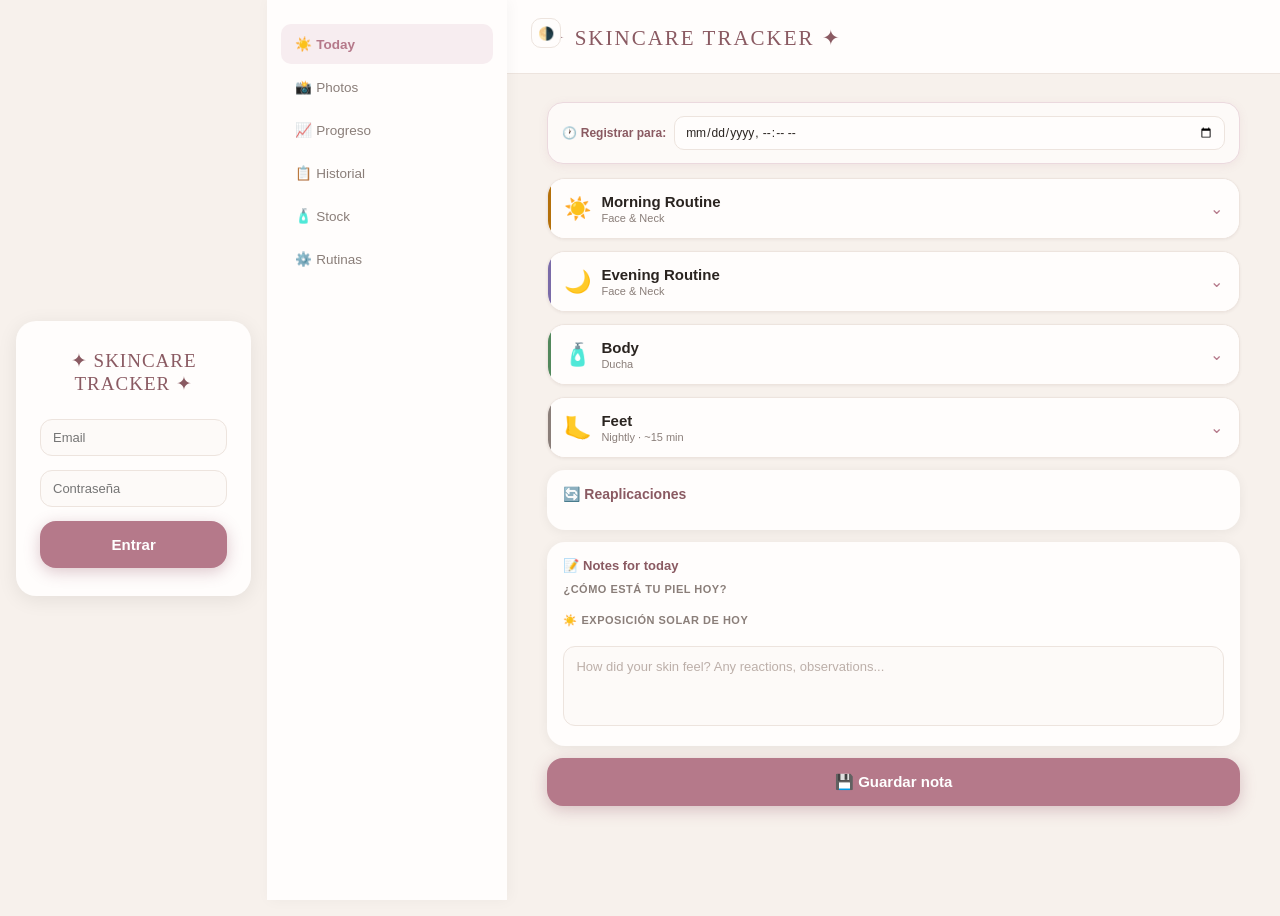
==== commit a47cb86f: "Add files via upload" ====
--- a/index.html
+++ b/index.html
@@ -31,6 +31,7 @@
   <div class="hdr">
     <h1>✦ Skincare Tracker ✦</h1>
     <div class="date" id="hdr-date"></div>
+    <button class="theme-btn" id="theme-btn" onclick="cicloTema()" title="Tema: automático / claro / oscuro">🌗</button>
   </div>
   <div class="tabs">
     <button class="tab-btn active" onclick="showTab('today',this)">☀️ Today</button>
@@ -130,7 +131,7 @@
     <div class="upload-card">
       <h3>📸 Agregar foto de progreso</h3>
       <div class="photo-type-section">
-        <div class="photo-type-label">Área del cuerpo</div>
+        <div class="photo-type-label">Encuadre</div>
         <div class="photo-type-grid" id="photo-type-grid"></div>
       </div>
       <div class="photo-drop">
@@ -324,6 +325,11 @@
       <div class="prod-field">
         <label class="prod-label">Desde cuándo lo usas (opcional)</label>
         <input class="prod-input" id="pf-started" type="date">
+      </div>
+      <div class="prod-field">
+        <label class="prod-label">Tu calificación</label>
+        <div class="star-pick star-pick-lg" id="pf-rating"></div>
+        <div class="field-hint">Completamente subjetiva: qué tanto te gusta. No afecta ningún cálculo de la app. Toca la misma estrella otra vez para quitarla.</div>
         <div class="field-hint">Permite relacionar cambios en tu piel con la entrada de este producto</div>
       </div>
       <div class="prod-field">
@@ -530,8 +536,18 @@
         <div class="field-hint">Un nombre que reconozcas dentro de seis meses.</div>
       </div>
       <div class="prod-field">
-        <label class="prod-label">Zona</label>
-        <select class="prod-input prod-select" id="sp-zone" onchange="onSpotZoneChange()"></select>
+        <label class="prod-label">Zona de tratamiento</label>
+        <select class="prod-input prod-select" id="sp-territorio" onchange="onSpotTerritorioChange()"></select>
+        <div class="field-hint">Es la zona a la que le aplicas producto. Con esto la mancha puede decirte cuánto estímulo ha recibido.</div>
+      </div>
+      <div class="prod-field" id="sp-encuadre-field">
+        <label class="prod-label">Encuadre de la foto</label>
+        <select class="prod-input prod-select" id="sp-encuadre" onchange="onSpotEncuadreChange()"></select>
+        <div class="field-hint">Desde qué ángulo la fotografías. Es lo que permite recortar la misma región en cada foto.</div>
+      </div>
+      <div class="prod-field" id="sp-lateralidad-field">
+        <label class="prod-label">Lado</label>
+        <select class="prod-input prod-select" id="sp-lateralidad"></select>
       </div>
       <div class="prod-field">
         <label class="prod-label">Ubicación</label>
--- a/styles.css
+++ b/styles.css
@@ -1,467 +1,571 @@
+/* ══════════════════════════════════════════════════════════════════════════
+   SISTEMA DE COLOR — un solo lugar donde vive la paleta
+   ──────────────────────────────────────────────────────────────────────────
+   Antes de esto había 123 colores distintos escritos a mano en este archivo:
+   al menos cinco rosas emparentados, cuatro degradados de encabezado que nadie
+   decidió a propósito y cinco grises de línea. No era una paleta, era un
+   sedimento. Ahora hay ~34 tokens semánticos y DOS temas.
+
+   Regla: en este archivo NO se vuelve a escribir un color literal. Si hace
+   falta un tono que no existe, se agrega el token aquí, con su valor claro y
+   su valor oscuro. Un color suelto es una excepción que mañana nadie sabe
+   mantener — es el mismo patrón que ya costó caro con los vocabularios de zona.
+
+   Los tokens `--panel-*` son la excepción deliberada: son el gris NEUTRO sobre
+   el que se ven fotos y manchas, y valen lo mismo en claro y en oscuro. El
+   color que rodea una foto de piel altera cómo se percibe el tono (contraste
+   simultáneo), y ese juicio —"¿está más clara que hace dos meses?"— es
+   justamente para lo que existe la app. El marco no opina.
+   ══════════════════════════════════════════════════════════════════════════ */
+:root, [data-theme="light"] {
+  color-scheme: light;
+  --bg: #F7F1EC;          --bg-soft: #FDFAF8;
+  --card: #FFFDFC;        --card-2: #FBF6F3;
+  --line: #EDE4DE;        --line-soft: #F5EDE8;   --line-2: #E2D6CE;
+  --ink: #2A2420;         --ink-2: #4A3E3A;       --ink-3: #8A7E79;   --ink-4: #BCAFA9;
+  --accent: #B5798A;      --accent-dk: #96566A;   --accent-ink: #8A5A62;
+  --accent-soft: #F7EDF0; --accent-line: #EBD9DE; --on-accent: #FFFFFF;
+  --ok: #52885C;          --ok-dk: #2E7D4F;       --ok-soft: #EAF3EA;  --ok-line: #C4DFC7;
+  --warn: #B4700A;        --warn-dk: #8A5600;     --warn-soft: #FDF2E0; --warn-line: #F0D4A8;
+  --err: #C43020;         --err-dk: #9A2E1E;      --err-soft: #FDECEA;
+  --pm: #7A6BA8;          --pm-dk: #5A4A88;       --pm-soft: #F2EFF8;
+  --info: #4A6FA5;        --info-soft: #EFF3FA;   --teal: #3A8A7A;     --gold: #C9A227;
+  --shadow-1: 0 1px 3px rgba(90,60,50,.07);
+  --shadow-2: 0 4px 16px rgba(90,60,50,.13);
+  --panel: #EFEDEA;       --panel-line: #E2DED9;
+  --hover: rgba(0,0,0,.015);   --sh-xs: rgba(0,0,0,.04);  --sh-s: rgba(0,0,0,.06);
+  --sh-m: rgba(0,0,0,.08);     --sh-l: rgba(0,0,0,.12);   --sh-xl: rgba(0,0,0,.20);
+  --scrim: rgba(0,0,0,.5);
+  --veil-s: rgba(255,255,255,.55); --veil-m: rgba(255,255,255,.90); --veil-l: rgba(255,255,255,.95);
+  --err-a: rgba(196,48,32,.45);    --err-b: rgba(196,48,32,.85);
+  --accent-a: rgba(181,121,138,.06); --accent-b: rgba(181,121,138,.10);
+  --accent-sh: rgba(150,86,106,.32);
+}
+[data-theme="dark"] {
+  color-scheme: dark;
+  --bg: #141317;          --bg-soft: #1A191F;
+  --card: #1E1D22;        --card-2: #24232A;
+  --line: #2C2A31;        --line-soft: #26242B;   --line-2: #38353F;
+  --ink: #F0EDEA;         --ink-2: #D6D1CC;       --ink-3: #9A938E;   --ink-4: #6A645F;
+  --accent: #E0A08F;      --accent-dk: #C8836F;   --accent-ink: #E0A08F;
+  --accent-soft: #2E2529; --accent-line: #40343A; --on-accent: #201A18;
+  --ok: #7FB584;          --ok-dk: #9CCBA0;       --ok-soft: #1E2A20;  --ok-line: #35543A;
+  --warn: #E0B25C;        --warn-dk: #F0C888;     --warn-soft: #2C2517; --warn-line: #4A3E20;
+  --err: #E8705C;         --err-dk: #F09080;      --err-soft: #301E1B;
+  --pm: #A79AC2;          --pm-dk: #C0B4D8;       --pm-soft: #24222E;
+  --info: #7FA0D0;        --info-soft: #1C222E;   --teal: #6FBFAE;     --gold: #D8B45A;
+  --shadow-1: 0 1px 3px rgba(0,0,0,.45);
+  --shadow-2: 0 4px 18px rgba(0,0,0,.55);
+  --panel: #EFEDEA;       --panel-line: #E2DED9;
+  --hover: rgba(255,255,255,.03); --sh-xs: rgba(0,0,0,.25); --sh-s: rgba(0,0,0,.40);
+  --sh-m: rgba(0,0,0,.50);        --sh-l: rgba(0,0,0,.60);  --sh-xl: rgba(0,0,0,.70);
+  --scrim: rgba(0,0,0,.72);
+  --veil-s: rgba(255,255,255,.05); --veil-m: rgba(40,38,46,.92); --veil-l: rgba(40,38,46,.96);
+  --err-a: rgba(232,112,92,.45);   --err-b: rgba(232,112,92,.85);
+  --accent-a: rgba(224,160,143,.07); --accent-b: rgba(224,160,143,.12);
+  --accent-sh: rgba(0,0,0,.5);
+}
+/* En oscuro, las zonas donde se JUZGA la piel vuelven a fondo claro. No es una
+   inconsistencia: es la razón de ser de estas pantallas. Basta con redefinir
+   los tokens sobre el contenedor — todo lo de dentro ya usa var(). */
+[data-theme="dark"] #tab-photos {
+  color-scheme: light;
+  --bg: #F2F0ED;          --bg-soft: #FAF8F6;
+  --card: #FBFAF8;        --card-2: var(--panel);
+  --line: #E4E0DA;        --line-soft: #EFEBE5;   --line-2: #D6D0C9;
+  --ink: #221F1D;         --ink-2: #4A423C;       --ink-3: #7C756F;   --ink-4: #B4ADA6;
+  /* El acento también vuelve al rosé: el salmón del modo oscuro está calibrado
+     para leerse sobre negro y sobre este panel claro se ve desvaído. */
+  --accent: #B5798A;      --accent-dk: #96566A;   --accent-ink: #8A5A62;
+  --accent-soft: #F5EFF1; --accent-line: #E6DCDE; --on-accent: #FFFFFF;
+  --ok: #52885C;          --ok-dk: #2E7D4F;       --ok-line: #C4DFC7;
+  --warn: #B4700A;        --warn-dk: #8A5600;     --warn-line: #F0D4A8;
+  --err: #C43020;         --err-dk: #9A2E1E;      --gold: #C9A227;
+  --ok-soft: #EAF3EA;     --warn-soft: #FDF2E0;   --err-soft: #FDECEA; --pm-soft: #F2EFF8;
+  --shadow-1: 0 1px 3px rgba(90,60,50,.10);
+  --hover: rgba(0,0,0,.015); --sh-xs: rgba(0,0,0,.04); --sh-s: rgba(0,0,0,.06);
+  --sh-m: rgba(0,0,0,.08);   --veil-s: rgba(255,255,255,.55); --veil-m: rgba(255,255,255,.90);
+  --accent-a: rgba(181,121,138,.06); --accent-b: rgba(181,121,138,.10);
+}
+
 /* Skincare Tracker — styles.css
    Extraído del index.html monolítico. CSS muerto eliminado:
    .hdr .today-tx, .badge*, .stats-row/.stat-*, .streak-* (nada los usaba). */
-:root { color-scheme: light; }
 * { box-sizing: border-box; margin: 0; padding: 0; }
 body {
-  background: #F4EFE8;
+  background: var(--bg);
   font-family: -apple-system, BlinkMacSystemFont, 'Segoe UI', Helvetica, Arial, sans-serif;
-  color: #2A2420; min-height: 100vh;
+  color: var(--ink); min-height: 100vh;
   display: flex; justify-content: center; padding: 0 0 60px;
 }
 .phone { width: 100%; max-width: 420px; padding: 0 12px; }
 /* HEADER */
 .hdr { text-align: center; padding: 24px 0 14px; }
-.hdr h1 { font-family: Georgia, serif; font-size: 20px; font-weight: normal; color: #7A5A5A; letter-spacing: 2px; text-transform: uppercase; }
-.hdr .date { font-size: 13px; color: #A09090; margin-top: 6px; }
+.hdr h1 { font-family: Georgia, serif; font-size: 20px; font-weight: normal; color: var(--accent-ink); letter-spacing: 2px; text-transform: uppercase; }
+.hdr .date { font-size: 13px; color: var(--ink-3); margin-top: 6px; }
 /* TABS */
-.tabs { display: flex; gap: 6px; margin: 0 0 16px; background: rgba(255,255,255,0.55); border-radius: 13px; padding: 4px; }
-.tab-btn { flex: 1; background: none; border: none; padding: 9px 4px; font-size: 12px; font-family: inherit; color: #9A8888; cursor: pointer; border-radius: 10px; transition: all 0.2s; font-weight: 500; }
-.tab-btn.active { background: white; color: #C4818A; font-weight: 700; box-shadow: 0 2px 8px rgba(0,0,0,0.08); }
+.tabs { display: flex; gap: 6px; margin: 0 0 16px; background: var(--veil-s); border-radius: 13px; padding: 4px; }
+.tab-btn { flex: 1; background: none; border: none; padding: 9px 4px; font-size: 12px; font-family: inherit; color: var(--ink-3); cursor: pointer; border-radius: 10px; transition: all 0.2s; font-weight: 500; }
+.tab-btn.active { background: var(--card); color: var(--accent); font-weight: 700; box-shadow: 0 2px 8px var(--sh-m); }
 .tab-content { display: none; }
 .tab-content.active { display: block; }
 /* SECTIONS */
-.section { background: white; border-radius: 18px; margin-bottom: 12px; overflow: hidden; box-shadow: 0 2px 12px rgba(0,0,0,0.06); }
+.section { background: var(--card); border: 1px solid var(--line); border-radius: 18px; margin-bottom: 12px; overflow: hidden; box-shadow: var(--shadow-1); }
 .sec-hdr { display: flex; align-items: center; padding: 14px 16px; cursor: pointer; gap: 10px; transition: background 0.15s; }
-.sec-hdr:hover { background: rgba(0,0,0,0.015); }
+.sec-hdr:hover { background: var(--hover); }
 .sec-icon { font-size: 22px; flex-shrink: 0; }
 .sec-title { font-weight: 700; font-size: 15px; flex: 1; }
-.sec-sub { font-size: 11px; color: #A09090; margin-top: 2px; font-weight: 400; }
-.sec-progress { font-size: 11px; font-weight: 700; background: #EAF5EA; color: #5A9A5A; padding: 2px 8px; border-radius: 10px; margin-left: 6px; display: none; }
+.sec-sub { font-size: 11px; color: var(--ink-3); margin-top: 2px; font-weight: 400; }
+.sec-progress { font-size: 11px; font-weight: 700; background: var(--ok-soft); color: var(--ok); padding: 2px 8px; border-radius: 10px; margin-left: 6px; display: none; }
 .sec-progress.visible { display: inline-block; }
-.sec-progress.all-done { background: #5A9A5A; color: white; }
-.sec-arrow { font-size: 16px; color: #C4818A; transition: transform 0.25s; flex-shrink: 0; }
+.sec-progress.all-done { background: var(--ok); color: var(--on-accent); }
+.sec-arrow { font-size: 16px; color: var(--accent); transition: transform 0.25s; flex-shrink: 0; }
 .section.open .sec-arrow { transform: rotate(180deg); }
 .sec-body { display: none; }
 .section.open .sec-body { display: block; }
-.am-hdr  { background: linear-gradient(to right, #FFF9F0, #FFF4E6); }
-.pm-hdr  { background: linear-gradient(to right, #F5F0FA, #EDE8F5); }
-.bod-hdr { background: linear-gradient(to right, #EEF5EE, #E6F0E6); }
-.ft-hdr  { background: linear-gradient(to right, #F5F0EB, #EDE8E3); }
+/* Sin degradados: una barra lateral del color de la sección. Cuatro
+   degradados distintos eran cuatro decisiones que nadie tomó a propósito. */
+.am-hdr  { background: var(--card); box-shadow: inset 3px 0 0 var(--warn); }
+.pm-hdr  { background: var(--card); box-shadow: inset 3px 0 0 var(--pm); }
+.bod-hdr { background: var(--card); box-shadow: inset 3px 0 0 var(--ok); }
+.ft-hdr  { background: var(--card); box-shadow: inset 3px 0 0 var(--ink-3); }
 /* STEPS */
-.step { display: flex; align-items: flex-start; padding: 11px 16px; gap: 12px; border-bottom: 1px solid #F8F4F0; transition: background 0.12s; }
+.step { display: flex; align-items: flex-start; padding: 11px 16px; gap: 12px; border-bottom: 1px solid var(--line-soft); transition: background 0.12s; }
 .step:last-child { border-bottom: none; }
-.sn { width: 28px; height: 28px; background: #C4818A; border-radius: 50%; display: flex; align-items: center; justify-content: center; font-size: 11px; font-weight: 800; color: white; flex-shrink: 0; margin-top: 1px; cursor: pointer; user-select: none; transition: background 0.2s, transform 0.15s; -webkit-tap-highlight-color: transparent; }
-.sn:hover { background: #B07080; transform: scale(1.08); }
+.sn { width: 28px; height: 28px; background: var(--accent); border-radius: 50%; display: flex; align-items: center; justify-content: center; font-size: 11px; font-weight: 800; color: var(--on-accent); flex-shrink: 0; margin-top: 1px; cursor: pointer; user-select: none; transition: background 0.2s, transform 0.15s; -webkit-tap-highlight-color: transparent; }
+.sn:hover { background: var(--accent-dk); transform: scale(1.08); }
 .sn:active { transform: scale(0.93); }
 .sn .sn-check { display: none; font-size: 14px; }
-.step.done .sn { background: #5A9A5A; }
+.step.done .sn { background: var(--ok); }
 .step.done .sn .sn-num { display: none; }
 .step.done .sn .sn-check { display: block; }
-.step.done .sc-name { text-decoration: line-through; color: #B0A8A8; }
-.step.done .sc-brand { color: #C8C0C0; }
-.step.done .step-chevron { color: #DCDCDC; }
+.step.done .sc-name { text-decoration: line-through; color: var(--ink-4); }
+.step.done .sc-brand { color: var(--ink-4); }
+.step.done .step-chevron { color: var(--line-2); }
 .sc { flex: 1; min-width: 0; cursor: pointer; }
 .sc-top { display: flex; align-items: center; flex-wrap: wrap; gap: 5px; }
-.sc-name { font-weight: 600; font-size: 13px; color: #2A2420; transition: color 0.2s; }
+.sc-name { font-weight: 600; font-size: 13px; color: var(--ink); transition: color 0.2s; }
 .sc-brand { font-size: 11px; margin-top: 2px; }
-.sc-detail { display: none; margin-top: 10px; padding: 12px; background: #FDFAF8; border-radius: 10px; border-left: 3px solid #C4818A; font-size: 12px; line-height: 1.75; color: #4A3E3A; }
+.sc-detail { display: none; margin-top: 10px; padding: 12px; background: var(--bg-soft); border-radius: 10px; border-left: 3px solid var(--accent); font-size: 12px; line-height: 1.75; color: var(--ink-2); }
 .sc-detail.open { display: block; }
-.det-title { font-size: 10px; font-weight: 800; letter-spacing: 0.8px; text-transform: uppercase; color: #C4818A; margin-bottom: 6px; }
-.det-why { margin-top: 10px; padding-top: 10px; border-top: 1px solid #EDE8E3; color: #7A6E6A; font-style: italic; }
-.sc-picked { margin-top: 7px; padding: 9px 11px; background: #FDFAF8; border-radius: 10px; border-left: 3px solid #C4818A; }
-.sc-picked-name { font-size: 12px; font-weight: 700; color: #C4818A; }
-.sc-picked-why { font-size: 11.5px; color: #7A6E6A; font-style: italic; line-height: 1.6; margin-top: 5px; padding-top: 6px; border-top: 1px solid #EDE8E3; }
-.sc-picked-change { font-size: 10.5px; color: #B0A4A4; margin-top: 6px; }
-.det-warn { margin-top: 9px; padding: 8px 10px; background: #FFF3E0; border-radius: 8px; color: #B06010; font-weight: 600; }
-.step-chevron { font-size: 14px; color: #C4C0BC; flex-shrink: 0; margin-top: 6px; transition: transform 0.2s; }
+.det-title { font-size: 10px; font-weight: 800; letter-spacing: 0.8px; text-transform: uppercase; color: var(--accent); margin-bottom: 6px; }
+.det-why { margin-top: 10px; padding-top: 10px; border-top: 1px solid var(--line); color: var(--ink-3); font-style: italic; }
+.sc-picked { margin-top: 7px; padding: 9px 11px; background: var(--bg-soft); border-radius: 10px; border-left: 3px solid var(--accent); }
+.sc-picked-name { font-size: 12px; font-weight: 700; color: var(--accent); }
+.sc-picked-why { font-size: 11.5px; color: var(--ink-3); font-style: italic; line-height: 1.6; margin-top: 5px; padding-top: 6px; border-top: 1px solid var(--line); }
+.sc-picked-change { font-size: 10.5px; color: var(--ink-4); margin-top: 6px; }
+.det-warn { margin-top: 9px; padding: 8px 10px; background: var(--warn-soft); border-radius: 8px; color: var(--warn-dk); font-weight: 600; }
+.step-chevron { font-size: 14px; color: var(--ink-4); flex-shrink: 0; margin-top: 6px; transition: transform 0.2s; }
 .step.open .step-chevron { transform: rotate(90deg); }
-.step:not(.done):hover { background: #FDFBF9; }
-.tap-hint { text-align: center; font-size: 11px; color: #C0B0B0; padding: 8px 0 4px; }
+.step:not(.done):hover { background: var(--card); }
+.tap-hint { text-align: center; font-size: 11px; color: var(--ink-4); padding: 8px 0 4px; }
 /* NOTES + SAVE */
-.notes-card { background: white; border-radius: 18px; padding: 16px; margin-bottom: 12px; box-shadow: 0 2px 12px rgba(0,0,0,0.06); }
-.notes-label { font-weight: 700; font-size: 13px; color: #7A5A5A; margin-bottom: 10px; }
-.notes-ta { width: 100%; min-height: 80px; border: 1.5px solid #EAE4E0; border-radius: 12px; padding: 12px; font-family: inherit; font-size: 13px; color: #2A2420; resize: none; outline: none; transition: border-color 0.2s; background: #FDFAF8; }
-.notes-ta:focus { border-color: #C4818A; }
-.notes-ta::placeholder { color: #C0B8B0; }
-.save-btn { width: 100%; padding: 15px; background: linear-gradient(135deg, #C4818A, #A86B75); color: white; border: none; border-radius: 16px; font-size: 15px; font-weight: 700; font-family: inherit; cursor: pointer; margin-bottom: 20px; box-shadow: 0 4px 16px rgba(168,107,117,0.4); transition: transform 0.15s, box-shadow 0.15s; }
+.notes-card { background: var(--card); border-radius: 18px; padding: 16px; margin-bottom: 12px; box-shadow: 0 2px 12px var(--sh-s); }
+.notes-label { font-weight: 700; font-size: 13px; color: var(--accent-ink); margin-bottom: 10px; }
+.notes-ta { width: 100%; min-height: 80px; border: 1.5px solid var(--line); border-radius: 12px; padding: 12px; font-family: inherit; font-size: 13px; color: var(--ink); resize: none; outline: none; transition: border-color 0.2s; background: var(--bg-soft); }
+.notes-ta:focus { border-color: var(--accent); }
+.notes-ta::placeholder { color: var(--ink-4); }
+.save-btn { width: 100%; padding: 15px; background: var(--accent); color: var(--on-accent); border: none; border-radius: 16px; font-size: 15px; font-weight: 700; font-family: inherit; cursor: pointer; margin-bottom: 20px; box-shadow: 0 4px 16px var(--accent-sh); transition: transform 0.15s, box-shadow 0.15s; }
 .save-btn:hover { transform: translateY(-1px); }
 .save-btn:active { transform: translateY(0); }
-.save-btn:disabled { background: #C0B0B0; box-shadow: none; cursor: not-allowed; transform: none; }
+.save-btn:disabled { background: var(--ink-4); box-shadow: none; cursor: not-allowed; transform: none; }
 /* PHOTOS TAB */
-.upload-card { background: white; border-radius: 18px; padding: 20px; margin-bottom: 16px; box-shadow: 0 2px 12px rgba(0,0,0,0.06); }
-.upload-card h3 { font-size: 15px; font-weight: 700; color: #7A5A5A; margin-bottom: 14px; }
-.photo-drop { border: 2px dashed #E0D8D8; border-radius: 14px; padding: 30px 16px; text-align: center; cursor: pointer; transition: border-color 0.2s, background 0.2s; position: relative; background: #FDFAF8; }
-.photo-drop:hover { border-color: #C4818A; background: #FDF5F6; }
+.upload-card { background: var(--card); border-radius: 18px; padding: 20px; margin-bottom: 16px; box-shadow: 0 2px 12px var(--sh-s); }
+.upload-card h3 { font-size: 15px; font-weight: 700; color: var(--accent-ink); margin-bottom: 14px; }
+.photo-drop { border: 2px dashed var(--ink-4); border-radius: 14px; padding: 30px 16px; text-align: center; cursor: pointer; transition: border-color 0.2s, background 0.2s; position: relative; background: var(--bg-soft); }
+.photo-drop:hover { border-color: var(--accent); background: var(--accent-soft); }
 .photo-drop input[type="file"] { position: absolute; inset: 0; opacity: 0; cursor: pointer; width: 100%; height: 100%; }
 .photo-drop-icon { font-size: 36px; margin-bottom: 10px; }
-.photo-drop-text { font-size: 13px; color: #9A8888; line-height: 1.5; }
-.photo-drop-sub { font-size: 11px; color: #BEB0B0; margin-top: 6px; }
-.photo-preview-wrap { margin-top: 14px; display: none; border-radius: 12px; overflow: hidden; box-shadow: 0 2px 10px rgba(0,0,0,0.12); }
+.photo-drop-text { font-size: 13px; color: var(--ink-3); line-height: 1.5; }
+.photo-drop-sub { font-size: 11px; color: var(--ink-4); margin-top: 6px; }
+.photo-preview-wrap { margin-top: 14px; display: none; border-radius: 12px; overflow: hidden; box-shadow: 0 2px 10px var(--sh-l); }
 .photo-preview-wrap img { width: 100%; max-height: 300px; object-fit: cover; display: block; }
-.caption-input { width: 100%; margin-top: 12px; padding: 12px; border: 1.5px solid #EAE4E0; border-radius: 12px; font-family: inherit; font-size: 13px; color: #2A2420; background: #FDFAF8; outline: none; resize: none; min-height: 60px; }
-.caption-input:focus { border-color: #C4818A; }
-.caption-input::placeholder { color: #C0B8B0; }
-.upload-btn { width: 100%; margin-top: 12px; padding: 14px; background: linear-gradient(135deg, #C4818A, #A86B75); color: white; border: none; border-radius: 14px; font-size: 14px; font-weight: 700; font-family: inherit; cursor: pointer; box-shadow: 0 4px 14px rgba(168,107,117,0.35); transition: transform 0.15s; }
+.caption-input { width: 100%; margin-top: 12px; padding: 12px; border: 1.5px solid var(--line); border-radius: 12px; font-family: inherit; font-size: 13px; color: var(--ink); background: var(--bg-soft); outline: none; resize: none; min-height: 60px; }
+.caption-input:focus { border-color: var(--accent); }
+.caption-input::placeholder { color: var(--ink-4); }
+.upload-btn { width: 100%; margin-top: 12px; padding: 14px; background: var(--accent); color: var(--on-accent); border: none; border-radius: 14px; font-size: 14px; font-weight: 700; font-family: inherit; cursor: pointer; box-shadow: 0 4px 14px var(--accent-sh); transition: transform 0.15s; }
 .upload-btn:hover { transform: translateY(-1px); }
 .upload-btn:active { transform: translateY(0); }
-.upload-btn:disabled { background: #C0B0B0; box-shadow: none; cursor: not-allowed; transform: none; }
+.upload-btn:disabled { background: var(--ink-4); box-shadow: none; cursor: not-allowed; transform: none; }
 /* WEEK MINI CALENDAR */
-.week-card { background: white; border-radius: 18px; padding: 16px 20px; box-shadow: 0 2px 12px rgba(0,0,0,0.06); }
-.week-card h3 { font-size: 14px; font-weight: 700; color: #7A5A5A; margin-bottom: 14px; }
+.week-card { background: var(--card); border-radius: 18px; padding: 16px 20px; box-shadow: 0 2px 12px var(--sh-s); }
+.week-card h3 { font-size: 14px; font-weight: 700; color: var(--accent-ink); margin-bottom: 14px; }
 .week-grid { display: flex; gap: 6px; }
-.wk-cell { flex: 1; text-align: center; padding: 8px 2px; border-radius: 10px; background: #F8F4F0; }
-.wk-cell.wk-today { background: linear-gradient(135deg, #F9ECF0, #F0E4E8); }
-.wk-cell.wk-photo { background: linear-gradient(135deg, #EAF5EA, #DFF0DF); }
-.wk-cell-day { font-size: 10px; color: #9A8888; font-weight: 600; text-transform: uppercase; }
+.wk-cell { flex: 1; text-align: center; padding: 8px 2px; border-radius: 10px; background: var(--line-soft); }
+.wk-cell.wk-today { background: var(--accent-soft); }
+.wk-cell.wk-photo { background: var(--ok-soft); }
+.wk-cell-day { font-size: 10px; color: var(--ink-3); font-weight: 600; text-transform: uppercase; }
 .wk-cell-num { font-size: 14px; font-weight: 700; margin: 2px 0; }
 .wk-cell-dot { font-size: 12px; }
-.wk-cell.wk-today .wk-cell-num { color: #C4818A; }
-.wk-cell.wk-photo .wk-cell-num { color: #5A9A5A; }
+.wk-cell.wk-today .wk-cell-num { color: var(--accent); }
+.wk-cell.wk-photo .wk-cell-num { color: var(--ok); }
 /* HISTORY */
-.compare-card { background: white; border-radius: 18px; padding: 16px; margin-bottom: 14px; box-shadow: 0 2px 12px rgba(0,0,0,0.06); }
-.compare-card h3 { font-size: 14px; font-weight: 700; color: #7A5A5A; margin-bottom: 14px; }
+.compare-card { background: var(--card); border-radius: 18px; padding: 16px; margin-bottom: 14px; box-shadow: 0 2px 12px var(--sh-s); }
+.compare-card h3 { font-size: 14px; font-weight: 700; color: var(--accent-ink); margin-bottom: 14px; }
 .compare-grid { display: flex; gap: 10px; }
 .compare-slot { flex: 1; }
 .compare-img { width: 100%; aspect-ratio: 3/4; object-fit: cover; border-radius: 12px; display: block; }
 .compare-lbl { font-size: 11px; font-weight: 700; text-align: center; margin-top: 6px; letter-spacing: 0.5px; }
-.compare-dt { font-size: 10px; color: #9A8888; text-align: center; margin-top: 2px; }
-.compare-empty { width: 100%; aspect-ratio: 3/4; border-radius: 12px; background: #F8F4F0; display: flex; align-items: center; justify-content: center; flex-direction: column; gap: 6px; }
+.compare-dt { font-size: 10px; color: var(--ink-3); text-align: center; margin-top: 2px; }
+.compare-empty { width: 100%; aspect-ratio: 3/4; border-radius: 12px; background: var(--line-soft); display: flex; align-items: center; justify-content: center; flex-direction: column; gap: 6px; }
 .compare-empty-icon { font-size: 28px; }
-.compare-empty-txt { font-size: 11px; color: #B0A8A8; }
-.gallery-card { background: white; border-radius: 18px; padding: 16px; margin-bottom: 14px; box-shadow: 0 2px 12px rgba(0,0,0,0.06); }
-.gallery-card h3 { font-size: 14px; font-weight: 700; color: #7A5A5A; margin-bottom: 14px; }
+.compare-empty-txt { font-size: 11px; color: var(--ink-4); }
+.gallery-card { background: var(--card); border-radius: 18px; padding: 16px; margin-bottom: 14px; box-shadow: 0 2px 12px var(--sh-s); }
+.gallery-card h3 { font-size: 14px; font-weight: 700; color: var(--accent-ink); margin-bottom: 14px; }
 .gallery-grid { display: grid; grid-template-columns: repeat(3, 1fr); gap: 6px; }
 .gallery-thumb { aspect-ratio: 1; object-fit: cover; border-radius: 8px; cursor: pointer; transition: transform 0.15s; width: 100%; }
 .gallery-thumb:hover { transform: scale(1.03); }
 .gallery-thumb-wrap { position: relative; }
-.gallery-thumb-edit { position: absolute; top: 4px; right: 4px; width: 22px; height: 22px; border-radius: 50%; border: none; background: rgba(255,255,255,0.9); font-size: 11px; line-height: 1; cursor: pointer; display: flex; align-items: center; justify-content: center; box-shadow: 0 1px 4px rgba(0,0,0,0.2); padding: 0; }
-.gallery-thumb-del { position: absolute; top: 4px; left: 4px; width: 22px; height: 22px; border-radius: 50%; border: none; background: rgba(255,255,255,0.9); font-size: 11px; line-height: 1; cursor: pointer; display: flex; align-items: center; justify-content: center; box-shadow: 0 1px 4px rgba(0,0,0,0.2); padding: 0; }
-.logs-card { background: white; border-radius: 18px; padding: 16px; margin-bottom: 14px; box-shadow: 0 2px 12px rgba(0,0,0,0.06); }
-.logs-card h3 { font-size: 14px; font-weight: 700; color: #7A5A5A; margin-bottom: 14px; }
-.hist-day { padding: 14px 0; border-bottom: 1px solid #F4EFE8; }
+.gallery-thumb-edit { position: absolute; top: 4px; right: 4px; width: 22px; height: 22px; border-radius: 50%; border: none; background: var(--veil-m); font-size: 11px; line-height: 1; cursor: pointer; display: flex; align-items: center; justify-content: center; box-shadow: 0 1px 4px var(--sh-xl); padding: 0; }
+.gallery-thumb-del { position: absolute; top: 4px; left: 4px; width: 22px; height: 22px; border-radius: 50%; border: none; background: var(--veil-m); font-size: 11px; line-height: 1; cursor: pointer; display: flex; align-items: center; justify-content: center; box-shadow: 0 1px 4px var(--sh-xl); padding: 0; }
+.logs-card { background: var(--card); border-radius: 18px; padding: 16px; margin-bottom: 14px; box-shadow: 0 2px 12px var(--sh-s); }
+.logs-card h3 { font-size: 14px; font-weight: 700; color: var(--accent-ink); margin-bottom: 14px; }
+.hist-day { padding: 14px 0; border-bottom: 1px solid var(--bg); }
 .hist-day:last-child { border-bottom: none; }
-.hist-day-date { font-size: 14px; font-weight: 800; color: #2A2420; margin-bottom: 4px; cursor: pointer; list-style: none; display: flex; align-items: center; gap: 8px; }
+.hist-day-date { font-size: 14px; font-weight: 800; color: var(--ink); margin-bottom: 4px; cursor: pointer; list-style: none; display: flex; align-items: center; gap: 8px; }
 .hist-day-date::-webkit-details-marker { display: none; }
-.hist-day-date::before { content: '▸'; color: #A09090; font-size: 12px; transition: transform 0.15s; }
+.hist-day-date::before { content: '▸'; color: var(--ink-3); font-size: 12px; transition: transform 0.15s; }
 .hist-day[open] .hist-day-date::before { transform: rotate(90deg); }
-.hist-day-count { font-size: 11px; font-weight: 600; color: #A09090; background: #F4EFE8; border-radius: 10px; padding: 1px 8px; }
+.hist-day-count { font-size: 11px; font-weight: 600; color: var(--ink-3); background: var(--bg); border-radius: 10px; padding: 1px 8px; }
 .hist-day[open] .hist-day-date { margin-bottom: 8px; }
-.empty-state { text-align: center; padding: 24px 16px; color: #B0A8A8; font-size: 13px; line-height: 1.6; }
-.loading-state { text-align: center; padding: 30px; color: #B0A8A8; font-size: 13px; }
+.empty-state { text-align: center; padding: 24px 16px; color: var(--ink-4); font-size: 13px; line-height: 1.6; }
+.loading-state { text-align: center; padding: 30px; color: var(--ink-4); font-size: 13px; }
 @keyframes spin { from { transform: rotate(0deg); } to { transform: rotate(360deg); } }
 .spinner { display: inline-block; animation: spin 1s linear infinite; font-size: 22px; }
 /* PHOTO TYPE SELECTOR */
 .photo-type-section { margin-bottom: 14px; }
-.photo-type-label { font-size: 11px; font-weight: 700; color: #9A8888; text-transform: uppercase; letter-spacing: 0.5px; margin-bottom: 8px; }
+.photo-type-label { font-size: 11px; font-weight: 700; color: var(--ink-3); text-transform: uppercase; letter-spacing: 0.5px; margin-bottom: 8px; }
 .photo-type-grid { display: grid; grid-template-columns: repeat(2, 1fr); gap: 6px; }
-.photo-type-btn { padding: 10px 8px; border: 2px solid #EAE4E0; border-radius: 12px; background: #FDFAF8; font-family: inherit; font-size: 12px; font-weight: 600; color: #7A6E6A; cursor: pointer; transition: all 0.2s; text-align: center; -webkit-tap-highlight-color: transparent; }
-.photo-type-btn.selected { border-color: #C4818A; background: #F9ECF0; color: #C4818A; }
+.photo-type-btn { padding: 10px 8px; border: 2px solid var(--line); border-radius: 12px; background: var(--bg-soft); font-family: inherit; font-size: 12px; font-weight: 600; color: var(--ink-3); cursor: pointer; transition: all 0.2s; text-align: center; -webkit-tap-highlight-color: transparent; }
+.photo-type-btn.selected { border-color: var(--accent); background: var(--accent-soft); color: var(--accent); }
 /* REAPPLICATIONS */
-.reapp-card { background: white; border-radius: 18px; padding: 16px; margin-bottom: 12px; box-shadow: 0 2px 12px rgba(0,0,0,0.06); }
-.reapp-card h3 { font-size: 14px; font-weight: 700; color: #7A5A5A; margin-bottom: 12px; }
+.reapp-card { background: var(--card); border-radius: 18px; padding: 16px; margin-bottom: 12px; box-shadow: 0 2px 12px var(--sh-s); }
+.reapp-card h3 { font-size: 14px; font-weight: 700; color: var(--accent-ink); margin-bottom: 12px; }
 .reapp-categories { display: grid; grid-template-columns: repeat(2, 1fr); gap: 8px; margin-bottom: 14px; }
-.reapp-group-label { font-size: 11px; font-weight: 700; color: #9A8888; text-transform: uppercase; letter-spacing: 0.5px; margin: 0 0 6px 2px; }
-.reapp-cat-btn { padding: 12px 10px; border: 2px solid #EAE4E0; border-radius: 12px; background: #FDFAF8; font-family: inherit; font-size: 13px; font-weight: 600; color: #7A6E6A; cursor: pointer; transition: all 0.2s; -webkit-tap-highlight-color: transparent; text-align: center; line-height: 1.3; }
-.reapp-cat-btn:hover { border-color: #C4818A; color: #C4818A; background: #FDF5F6; }
-.reapp-cat-btn:active { transform: scale(0.97); background: #F9ECF0; border-color: #C4818A; }
-.reapp-history-title { font-size: 11px; font-weight: 700; color: #9A8888; text-transform: uppercase; letter-spacing: 0.5px; margin: 14px 0 8px; }
-.reapp-entry { display: flex; justify-content: space-between; align-items: center; padding: 8px 0; border-bottom: 1px solid #F4EFE8; }
+.reapp-group-label { font-size: 11px; font-weight: 700; color: var(--ink-3); text-transform: uppercase; letter-spacing: 0.5px; margin: 0 0 6px 2px; }
+.reapp-cat-btn { padding: 12px 10px; border: 2px solid var(--line); border-radius: 12px; background: var(--bg-soft); font-family: inherit; font-size: 13px; font-weight: 600; color: var(--ink-3); cursor: pointer; transition: all 0.2s; -webkit-tap-highlight-color: transparent; text-align: center; line-height: 1.3; }
+.reapp-cat-btn:hover { border-color: var(--accent); color: var(--accent); background: var(--accent-soft); }
+.reapp-cat-btn:active { transform: scale(0.97); background: var(--accent-soft); border-color: var(--accent); }
+.reapp-history-title { font-size: 11px; font-weight: 700; color: var(--ink-3); text-transform: uppercase; letter-spacing: 0.5px; margin: 14px 0 8px; }
+.reapp-entry { display: flex; justify-content: space-between; align-items: center; padding: 8px 0; border-bottom: 1px solid var(--bg); }
 .reapp-entry:last-child { border-bottom: none; }
-.reapp-entry-product { font-size: 13px; font-weight: 600; color: #2A2420; }
-.reapp-entry-time { font-size: 12px; color: #9A8888; }
+.reapp-entry-product { font-size: 13px; font-weight: 600; color: var(--ink); }
+.reapp-entry-time { font-size: 12px; color: var(--ink-3); }
 .reapp-entry-right { display: flex; align-items: center; gap: 8px; }
-.reapp-entry-del { background: none; border: none; font-size: 13px; cursor: pointer; padding: 2px 4px; color: #C0B0B0; line-height: 1; }
-.reapp-entry-del:hover { color: #C43020; }
-.backdate-card { background: linear-gradient(135deg, #FBF7F4, #F7F0EC); border: 1.5px solid #F0E4DC; border-radius: 16px; padding: 13px 14px; margin-bottom: 14px; box-shadow: 0 2px 10px rgba(196,129,138,0.08); transition: background 0.2s, border-color 0.2s; }
-.backdate-card.active { background: linear-gradient(135deg, #FFF3E0, #FFEACB); border-color: #F0C888; }
+.reapp-entry-del { background: none; border: none; font-size: 13px; cursor: pointer; padding: 2px 4px; color: var(--ink-4); line-height: 1; }
+.reapp-entry-del:hover { color: var(--err); }
+.backdate-card { background: var(--bg-soft); border: 1.5px solid var(--accent-line); border-radius: 16px; padding: 13px 14px; margin-bottom: 14px; box-shadow: 0 2px 10px var(--accent-b); transition: background 0.2s, border-color 0.2s; }
+.backdate-card.active { background: var(--warn-soft); border-color: var(--warn-line); }
 .backdate-row { display: flex; align-items: center; gap: 8px; flex-wrap: wrap; }
-.backdate-lbl { font-size: 12px; font-weight: 700; color: #7A5A5A; white-space: nowrap; }
-.backdate-row input[type="datetime-local"] { flex: 1; min-width: 160px; padding: 8px 10px; border: 1.5px solid #EAE4E0; border-radius: 10px; font-family: inherit; font-size: 12px; color: #2A2420; background: #FFFFFF; }
-.backdate-reset { background: white; border: 1.5px solid #C4818A; color: #C4818A; border-radius: 10px; padding: 7px 12px; font-size: 11px; font-weight: 700; cursor: pointer; font-family: inherit; white-space: nowrap; }
-.backdate-active-note { font-size: 11.5px; color: #B06010; font-weight: 600; margin-top: 10px; }
+.backdate-lbl { font-size: 12px; font-weight: 700; color: var(--accent-ink); white-space: nowrap; }
+.backdate-row input[type="datetime-local"] { flex: 1; min-width: 160px; padding: 8px 10px; border: 1.5px solid var(--line); border-radius: 10px; font-family: inherit; font-size: 12px; color: var(--ink); background: var(--card); }
+.backdate-reset { background: var(--card); border: 1.5px solid var(--accent); color: var(--accent); border-radius: 10px; padding: 7px 12px; font-size: 11px; font-weight: 700; cursor: pointer; font-family: inherit; white-space: nowrap; }
+.backdate-active-note { font-size: 11.5px; color: var(--warn-dk); font-weight: 600; margin-top: 10px; }
 /* MODALS */
-.modal-overlay { position: fixed; inset: 0; background: rgba(0,0,0,0.5); z-index: 1000; display: flex; align-items: flex-end; justify-content: center; opacity: 0; pointer-events: none; transition: opacity 0.25s, pointer-events 0.25s; }
+.modal-overlay { position: fixed; inset: 0; background: var(--scrim); z-index: 1000; display: flex; align-items: flex-end; justify-content: center; opacity: 0; pointer-events: none; transition: opacity 0.25s, pointer-events 0.25s; }
 .modal-overlay.open { opacity: 1; pointer-events: all; }
-.modal-sheet { width: 100%; max-width: 420px; background: white; border-radius: 24px 24px 0 0; max-height: 85vh; display: flex; flex-direction: column; transform: translateY(100%); transition: transform 0.3s cubic-bezier(.34,1.1,.64,1); }
+.modal-sheet { width: 100%; max-width: 420px; background: var(--card); border-radius: 24px 24px 0 0; max-height: 85vh; display: flex; flex-direction: column; transform: translateY(100%); transition: transform 0.3s cubic-bezier(.34,1.1,.64,1); }
 .modal-overlay.open .modal-sheet { transform: translateY(0); }
-.modal-handle { width: 36px; height: 4px; background: #DDD; border-radius: 2px; margin: 12px auto 0; flex-shrink: 0; }
-.modal-header { display: flex; align-items: center; justify-content: space-between; padding: 14px 20px 12px; border-bottom: 1px solid #F4EFE8; flex-shrink: 0; }
-.modal-title { font-size: 15px; font-weight: 700; color: #2A2420; }
-.modal-close { background: none; border: none; font-size: 18px; color: #9A8888; cursor: pointer; padding: 4px 8px; line-height: 1; }
+.modal-handle { width: 36px; height: 4px; background: var(--line-2); border-radius: 2px; margin: 12px auto 0; flex-shrink: 0; }
+.modal-header { display: flex; align-items: center; justify-content: space-between; padding: 14px 20px 12px; border-bottom: 1px solid var(--bg); flex-shrink: 0; }
+.modal-title { font-size: 15px; font-weight: 700; color: var(--ink); }
+.modal-close { background: none; border: none; font-size: 18px; color: var(--ink-3); cursor: pointer; padding: 4px 8px; line-height: 1; }
 .modal-body { overflow-y: auto; padding: 14px 20px 40px; -webkit-overflow-scrolling: touch; }
 .spf-item { padding: 14px; border-radius: 14px; margin-bottom: 10px; cursor: pointer; transition: all 0.15s; -webkit-tap-highlight-color: transparent; }
 .spf-item:active { transform: scale(0.98); }
-.spf-item.tier-best { border-left: 4px solid #5A9A5A; background: #F2FAF2; }
-.spf-item.tier-good { border-left: 4px solid #C4818A; background: #FDF8F8; }
-.spf-item.tier-ok   { border-left: 4px solid #C8C0B8; background: #FDFAF8; }
-.spf-item-name { font-size: 13px; font-weight: 700; color: #2A2420; margin-bottom: 7px; }
+.spf-item.tier-best { border-left: 4px solid var(--ok); background: var(--ok-soft); }
+.spf-item.tier-good { border-left: 4px solid var(--accent); background: var(--card-2); }
+.spf-item.tier-ok   { border-left: 4px solid var(--ink-4); background: var(--bg-soft); }
+.spf-item-name { font-size: 13px; font-weight: 700; color: var(--ink); margin-bottom: 7px; }
 .spf-item-tags { display: flex; flex-wrap: wrap; gap: 5px; margin-bottom: 6px; }
 .spf-tag { font-size: 10px; font-weight: 700; padding: 2px 8px; border-radius: 10px; }
-.spf-tag-tinted  { background: #F9ECF0; color: #C4818A; }
-.spf-tag-clear   { background: #F0F5FF; color: #4A6A9A; }
-.spf-tag-uva400  { background: #EAF5EA; color: #3A8A3A; }
-.spf-tag-uvalong { background: #EAF0FA; color: #3A5A9A; }
-.spf-tag-pa4     { background: #F5F0FA; color: #6A5A9A; }
-.spf-tag-pa3     { background: #F5F0FA; color: #8A7AB0; }
-.spf-tag-pa2     { background: #F5F0FA; color: #A79ac2; }
-.spf-tag-euuva   { background: #F5F0FA; color: #6A5A9A; }
-.spf-tag-best    { background: #FFF9E0; color: #8A6A00; }
-.spf-tag-treats  { background: #FFF0E8; color: #9A5A00; }
-.spf-tag-ira     { background: #FDEDE5; color: #B4502A; }
-.spf-item-note { font-size: 11px; color: #7A6E6A; line-height: 1.5; }
-.spf-guide-btn { display: block; width: 100%; margin-top: 6px; padding: 13px; background: none; border: 1.5px solid #EAE4E0; border-radius: 14px; font-family: inherit; font-size: 13px; font-weight: 600; color: #7A6E6A; cursor: pointer; text-align: center; transition: all 0.2s; }
-.spf-guide-btn:hover { border-color: #C4818A; color: #C4818A; }
+.spf-tag-tinted  { background: var(--accent-soft); color: var(--accent); }
+.spf-tag-clear   { background: var(--info-soft); color: var(--info); }
+.spf-tag-uva400  { background: var(--ok-soft); color: var(--ok); }
+.spf-tag-uvalong { background: var(--info-soft); color: var(--info); }
+.spf-tag-pa4     { background: var(--pm-soft); color: var(--pm); }
+.spf-tag-pa3     { background: var(--pm-soft); color: var(--pm); }
+.spf-tag-pa2     { background: var(--pm-soft); color: var(--pm); }
+.spf-tag-euuva   { background: var(--pm-soft); color: var(--pm); }
+.spf-tag-best    { background: var(--warn-soft); color: var(--warn-dk); }
+.spf-tag-treats  { background: var(--err-soft); color: var(--warn-dk); }
+.spf-tag-ira     { background: var(--err-soft); color: var(--warn-dk); }
+.spf-item-note { font-size: 11px; color: var(--ink-3); line-height: 1.5; }
+.spf-guide-btn { display: block; width: 100%; margin-top: 6px; padding: 13px; background: none; border: 1.5px solid var(--line); border-radius: 14px; font-family: inherit; font-size: 13px; font-weight: 600; color: var(--ink-3); cursor: pointer; text-align: center; transition: all 0.2s; }
+.spf-guide-btn:hover { border-color: var(--accent); color: var(--accent); }
 /* MARCA DEL PRODUCTO
    Se antepone al nombre en TODA la app (prodLabelHTML en app.js).
    Azul acero, itálica y light para que se lea como un matiz del nombre y no
    compita con él. Hereda el tamaño del contenedor a propósito: así funciona
    igual en un título de 15px que en una fila de tabla de 11px. */
-.p-brand { color: #4A6FA5; font-style: italic; font-weight: 300; }
+.p-brand { color: var(--info); font-style: italic; font-weight: 300; }
 /* Las tres vistas que ya traían la marca en su propia línea la conservan ahí,
    pero con el mismo tratamiento de color. */
-.sc-brand, .inv-brand, .rout-step-brand { color: #4A6FA5; font-style: italic; font-weight: 300; }
+.sc-brand, .inv-brand, .rout-step-brand { color: var(--info); font-style: italic; font-weight: 300; }
 
 /* MULTI PICKER (TODA categoría admite varios productos por paso) */
 /* ── MULTIPICKER DE ZONA ──────────────────────────────────────────────────── */
-.zone-pick { background: #FDFAF8; border: 1px solid #F0E4E7; border-radius: 12px; padding: 10px 11px; margin-bottom: 10px; }
-.zone-pick-label { font-size: 10px; font-weight: 800; letter-spacing: 0.6px; text-transform: uppercase; color: #C4818A; margin-bottom: 8px; }
+.zone-pick { background: var(--bg-soft); border: 1px solid var(--accent-line); border-radius: 12px; padding: 10px 11px; margin-bottom: 10px; }
+.zone-pick-label { font-size: 10px; font-weight: 800; letter-spacing: 0.6px; text-transform: uppercase; color: var(--accent); margin-bottom: 8px; }
 .zone-pick-chips { display: flex; flex-wrap: wrap; gap: 6px; }
-.zone-pick-sub { font-size: 11px; color: #7A6E6A; font-style: italic; margin-top: 8px; line-height: 1.5; }
-.zone-chip { padding: 7px 12px; border-radius: 20px; border: 1.5px solid #EDE0E2; background: #FFF; color: #7A6E6A; font-size: 12px; font-weight: 600; font-family: inherit; cursor: pointer; transition: background 0.15s, border-color 0.15s, color 0.15s; }
-.zone-chip-on { background: #C4818A; border-color: #C4818A; color: #FFF; }
+.zone-pick-sub { font-size: 11px; color: var(--ink-3); font-style: italic; margin-top: 8px; line-height: 1.5; }
+.zone-chip { padding: 7px 12px; border-radius: 20px; border: 1.5px solid var(--accent-line); background: var(--card); color: var(--ink-3); font-size: 12px; font-weight: 600; font-family: inherit; cursor: pointer; transition: background 0.15s, border-color 0.15s, color 0.15s; }
+.zone-chip-on { background: var(--accent); border-color: var(--accent); color: var(--card); }
 /* Apagado, no bloqueado: ninguno de los productos elegidos va ahí, pero se
    puede marcar la zona antes que el producto. */
 .zone-chip-na { opacity: 0.42; }
 .zone-chip-na.zone-chip-on { opacity: 0.62; }
 /* Renglón de zonas en el paso — es el editor: se toca y se corrigen. */
-.sc-zonas { margin-top: 7px; display: flex; align-items: center; gap: 6px; font-size: 11px; color: #8A7E7A; }
+.sc-zonas { margin-top: 7px; display: flex; align-items: center; gap: 6px; font-size: 11px; color: var(--ink-3); }
 .sc-zonas-editable { cursor: pointer; }
 .sc-zonas-list { flex: 1; line-height: 1.4; }
-.sc-zonas-edit { color: #C4818A; font-size: 12px; flex-shrink: 0; }
-.multi-pick-hint { font-size: 11px; color: #7A6E6A; font-style: italic; margin-bottom: 8px; }
+.sc-zonas-edit { color: var(--accent); font-size: 12px; flex-shrink: 0; }
+.multi-pick-hint { font-size: 11px; color: var(--ink-3); font-style: italic; margin-bottom: 8px; }
 .spf-item.multi-pick { border: 1.5px solid transparent; }
-.spf-item.multi-pick.multi-on { border-color: #C4818A; background: #FBEAF0; }
-.multi-pick-check { color: #C4818A; font-weight: 800; margin-right: 4px; }
+.spf-item.multi-pick.multi-on { border-color: var(--accent); background: var(--accent-soft); }
+.multi-pick-check { color: var(--accent); font-weight: 800; margin-right: 4px; }
+/* Degradado por `no_reapp`: va al final y se ve más apagado, pero se elige
+   igual — el progreso mide dosis, no obediencia. */
+.spf-item.multi-pick-degradado { opacity: 0.72; }
+.spf-item.multi-pick-degradado.multi-on { opacity: 1; }
+.spf-item-noreapp { font-size: 10.5px; color: var(--ink-3); font-style: italic; margin-top: 3px; }
 /* CONFIRM SHEET (reemplaza a confirm() nativo) */
 .confirm-body { padding: 22px 20px 30px; text-align: center; }
-.confirm-msg { font-size: 14px; color: #4A3E3A; line-height: 1.6; margin-bottom: 18px; }
+.confirm-msg { font-size: 14px; color: var(--ink-2); line-height: 1.6; margin-bottom: 18px; }
 .confirm-row { display: flex; gap: 10px; }
-.confirm-cancel { flex: 1; padding: 13px; background: #F4EFE8; border: none; border-radius: 14px; font-family: inherit; font-size: 14px; font-weight: 700; color: #7A6E6A; cursor: pointer; }
-.confirm-ok { flex: 1; padding: 13px; background: #C43020; border: none; border-radius: 14px; font-family: inherit; font-size: 14px; font-weight: 700; color: white; cursor: pointer; }
+.confirm-cancel { flex: 1; padding: 13px; background: var(--bg); border: none; border-radius: 14px; font-family: inherit; font-size: 14px; font-weight: 700; color: var(--ink-3); cursor: pointer; }
+.confirm-ok { flex: 1; padding: 13px; background: var(--err); border: none; border-radius: 14px; font-family: inherit; font-size: 14px; font-weight: 700; color: var(--on-accent); cursor: pointer; }
 /* TOAST */
-#toast { position: fixed; bottom: 24px; left: 50%; transform: translateX(-50%) translateY(80px); background: #2A2420; color: white; padding: 12px 22px; border-radius: 24px; font-size: 13px; font-weight: 600; box-shadow: 0 6px 20px rgba(0,0,0,0.25); z-index: 9999; transition: transform 0.3s cubic-bezier(.34,1.56,.64,1); white-space: nowrap; }
+#toast { position: fixed; bottom: 24px; left: 50%; transform: translateX(-50%) translateY(80px); background: var(--ink); color: var(--on-accent); padding: 12px 22px; border-radius: 24px; font-size: 13px; font-weight: 600; box-shadow: 0 6px 20px var(--sh-xl); z-index: 9999; transition: transform 0.3s cubic-bezier(.34,1.56,.64,1); white-space: nowrap; }
 #toast.show { transform: translateX(-50%) translateY(0); }
-#toast.success { background: #4A8A4A; }
-#toast.error { background: #C03A3A; }
-#toast .toast-undo { background: none; border: 1px solid rgba(255,255,255,0.55); color: white; border-radius: 12px; padding: 3px 10px; margin-left: 10px; font-family: inherit; font-size: 12px; font-weight: 700; cursor: pointer; }
+#toast.success { background: var(--ok); }
+#toast.error { background: var(--err); }
+#toast .toast-undo { background: none; border: 1px solid var(--veil-s); color: var(--on-accent); border-radius: 12px; padding: 3px 10px; margin-left: 10px; font-family: inherit; font-size: 12px; font-weight: 700; cursor: pointer; }
 /* PROGRESO */
-.pj-card { background: white; border-radius: 16px; padding: 16px 14px; box-shadow: 0 2px 12px rgba(0,0,0,0.06); margin-bottom: 14px; }
+.pj-card { background: var(--card); border-radius: 16px; padding: 16px 14px; box-shadow: 0 2px 12px var(--sh-s); margin-bottom: 14px; }
 .pj-top { display: flex; align-items: center; justify-content: space-between; }
-.pj-title { font-size: 15px; font-weight: 700; color: #4A3E3A; }
-.pj-const { font-size: 12px; color: #287848; font-weight: 600; }
-.pj-week { font-size: 12px; color: #9A8888; margin: 2px 0 18px; }
-.pj-track { position: relative; height: 4px; background: #EDE8E2; border-radius: 99px; margin: 0 6px 8px; }
-.pj-fill { position: absolute; left: 0; top: 0; height: 100%; background: #C4818A; border-radius: 99px; }
-.pj-dot { position: absolute; top: -3px; width: 9px; height: 9px; border-radius: 50%; background: #D8D2CC; transform: translateX(-50%); }
-.pj-dot.on { background: #C4818A; }
-.pj-miles { display: flex; justify-content: space-between; font-size: 10px; color: #A09090; padding: 0 2px; }
-.pj-note { font-size: 10.5px; color: #A09090; margin-top: 11px; border-top: 1px solid #EDE8E2; padding-top: 9px; line-height: 1.45; }
-.focus-card { background: linear-gradient(135deg, #FFF7ED, #FFF0DC); border: 1.5px solid #F0D4A8; border-radius: 16px; padding: 14px 16px; margin-bottom: 14px; box-shadow: 0 2px 10px rgba(196,129,138,0.06); }
-.focus-card.good { background: linear-gradient(135deg, #EFFAF1, #E5F5E8); border-color: #B8DDBE; }
-.focus-card-title { font-size: 12.5px; font-weight: 700; color: #B0700A; margin-bottom: 6px; }
-.focus-card.good .focus-card-title { color: #2E7D4F; }
-.focus-card-text { font-size: 12.5px; color: #6A5A4A; line-height: 1.5; }
-.adh-label { font-size: 11px; font-weight: 700; color: #9A8888; text-transform: uppercase; letter-spacing: 0.5px; padding: 0 4px 8px; }
-.adh-card { background: white; border-radius: 16px; padding: 14px; box-shadow: 0 2px 12px rgba(0,0,0,0.06); margin-bottom: 14px; }
+.pj-title { font-size: 15px; font-weight: 700; color: var(--ink-2); }
+.pj-const { font-size: 12px; color: var(--ok-dk); font-weight: 600; }
+.pj-week { font-size: 12px; color: var(--ink-3); margin: 2px 0 18px; }
+.pj-track { position: relative; height: 4px; background: var(--line); border-radius: 99px; margin: 0 6px 8px; }
+.pj-fill { position: absolute; left: 0; top: 0; height: 100%; background: var(--accent); border-radius: 99px; }
+.pj-dot { position: absolute; top: -3px; width: 9px; height: 9px; border-radius: 50%; background: var(--line-2); transform: translateX(-50%); }
+.pj-dot.on { background: var(--accent); }
+.pj-miles { display: flex; justify-content: space-between; font-size: 10px; color: var(--ink-3); padding: 0 2px; }
+.pj-note { font-size: 10.5px; color: var(--ink-3); margin-top: 11px; border-top: 1px solid var(--line); padding-top: 9px; line-height: 1.45; }
+.focus-card { background: var(--warn-soft); border: 1.5px solid var(--warn-line); border-radius: 16px; padding: 14px 16px; margin-bottom: 14px; box-shadow: 0 2px 10px var(--accent-a); }
+.focus-card.good { background: var(--ok-soft); border-color: var(--ok-line); }
+.focus-card-title { font-size: 12.5px; font-weight: 700; color: var(--warn-dk); margin-bottom: 6px; }
+.focus-card.good .focus-card-title { color: var(--ok-dk); }
+.focus-card-text { font-size: 12.5px; color: var(--ink-2); line-height: 1.5; }
+.adh-label { font-family: Georgia, serif; font-style: italic; font-size: 12.5px; font-weight: normal; color: var(--ink-3); letter-spacing: 0.2px; padding: 0 4px 8px; }
+.adh-card { background: var(--card); border-radius: 16px; padding: 14px; box-shadow: 0 2px 12px var(--sh-s); margin-bottom: 14px; }
 .adh-row { margin-bottom: 13px; }
 .adh-row:last-child { margin-bottom: 0; }
 .adh-top { display: flex; align-items: center; justify-content: space-between; }
-.adh-name { display: flex; align-items: center; gap: 7px; font-size: 14px; color: #4A3E3A; font-weight: 500; }
+.adh-name { display: flex; align-items: center; gap: 7px; font-size: 14px; color: var(--ink-2); font-weight: 500; }
 .adh-ic { font-size: 15px; }
-.adh-val { font-size: 15px; font-weight: 800; }
-.adh-track { height: 7px; background: #EDE8E2; border-radius: 99px; margin: 7px 0 4px; }
+.adh-val { font-family: Georgia, serif; font-size: 16px; font-weight: normal; }
+.adh-track { height: 7px; background: var(--line); border-radius: 99px; margin: 7px 0 4px; }
 .adh-fill { height: 100%; border-radius: 99px; }
-.adh-sub { font-size: 11.5px; color: #9A8888; }
+.adh-sub { font-size: 11.5px; color: var(--ink-3); }
 /* INVENTORY */
-.inv-summary { background: white; border-radius: 14px; padding: 14px 16px; margin-bottom: 14px; box-shadow: 0 2px 10px rgba(0,0,0,0.06); display: flex; gap: 10px; }
+.inv-summary { background: var(--card); border-radius: 14px; padding: 14px 16px; margin-bottom: 14px; box-shadow: 0 2px 10px var(--sh-s); display: flex; gap: 10px; }
 .inv-sum-card { flex: 1; text-align: center; }
-.inv-sum-val { font-size: 22px; font-weight: 700; color: #2A2420; }
-.inv-sum-val.amber { color: #C47A00; }
-.inv-sum-val.red { color: #C43020; }
-.inv-sum-lbl { font-size: 10px; color: #A09090; margin-top: 2px; text-transform: uppercase; letter-spacing: 0.5px; }
+.inv-sum-val { font-size: 22px; font-weight: 700; color: var(--ink); }
+.inv-sum-val.amber { color: var(--warn); }
+.inv-sum-val.red { color: var(--err); }
+.inv-sum-lbl { font-size: 10px; color: var(--ink-3); margin-top: 2px; text-transform: uppercase; letter-spacing: 0.5px; }
 .inv-group { margin-bottom: 14px; }
-.inv-group-hdr { font-size: 11px; font-weight: 700; color: #9A8888; text-transform: uppercase; letter-spacing: 0.5px; padding: 0 4px 6px; }
-.inv-item { background: white; border-radius: 14px; margin-bottom: 6px; overflow: hidden; box-shadow: 0 1px 6px rgba(0,0,0,0.06); border-left: 3px solid transparent; transition: border-color 0.2s; }
-.inv-item.status-low { border-left-color: #D4820A; }
-.inv-item.status-out { border-left-color: #D44040; }
+.inv-group-hdr { font-size: 11px; font-weight: 700; color: var(--ink-3); text-transform: uppercase; letter-spacing: 0.5px; padding: 0 4px 6px; }
+.inv-item { background: var(--card); border-radius: 14px; margin-bottom: 6px; overflow: hidden; box-shadow: 0 1px 6px var(--sh-s); border-left: 3px solid transparent; transition: border-color 0.2s; }
+.inv-item.status-low { border-left-color: var(--warn); }
+.inv-item.status-out { border-left-color: var(--err); }
 .inv-row { display: flex; align-items: center; padding: 11px 14px; gap: 10px; cursor: pointer; -webkit-tap-highlight-color: transparent; }
 .inv-emoji { font-size: 18px; flex-shrink: 0; }
 .inv-info { flex: 1; min-width: 0; }
-.inv-name { font-size: 13px; font-weight: 600; color: #2A2420; }
+.inv-name { font-size: 13px; font-weight: 600; color: var(--ink); }
 .inv-brand { font-size: 11px; margin-top: 2px; }
 .inv-chips { display: flex; gap: 4px; flex-shrink: 0; }
-.inv-chip { font-size: 11px; font-weight: 700; padding: 3px 10px; border-radius: 12px; border: 1.5px solid #EDEAE8; cursor: pointer; -webkit-tap-highlight-color: transparent; transition: all 0.15s; color: #C8C0C0; background: transparent; }
-.inv-chip.active-ok  { background: #EAF5EA; color: #3A8A3A; border-color: #3A8A3A; }
-.inv-chip.active-low { background: #FFF3E0; color: #C47A00; border-color: #C47A00; }
-.inv-chip.active-out { background: #FDECEA; color: #C43020; border-color: #C43020; }
-.inv-arrow { font-size: 14px; color: #C4C0BC; flex-shrink: 0; transition: transform 0.2s; margin-left: 4px; }
+.inv-chip { font-size: 11px; font-weight: 700; padding: 3px 10px; border-radius: 12px; border: 1.5px solid var(--line-soft); cursor: pointer; -webkit-tap-highlight-color: transparent; transition: all 0.15s; color: var(--ink-4); background: transparent; }
+.inv-chip.active-ok  { background: var(--ok-soft); color: var(--ok); border-color: var(--ok); }
+.inv-chip.active-low { background: var(--warn-soft); color: var(--warn); border-color: var(--warn); }
+.inv-chip.active-out { background: var(--err-soft); color: var(--err); border-color: var(--err); }
+.inv-arrow { font-size: 14px; color: var(--ink-4); flex-shrink: 0; transition: transform 0.2s; margin-left: 4px; }
 .inv-item.open .inv-arrow { transform: rotate(90deg); }
 .inv-detail { display: none; padding: 0 14px 14px 46px; }
 .inv-item.open .inv-detail { display: block; }
-.inv-detail-inner { padding: 12px; background: #FDFAF8; border-radius: 10px; border-left: 3px solid #C4818A; font-size: 12px; line-height: 1.75; color: #4A3E3A; }
-.inv-detail-section { margin-top: 10px; padding-top: 10px; border-top: 1px solid #EDE8E3; }
-.inv-detail-section-title { font-size: 10px; font-weight: 800; letter-spacing: 0.8px; text-transform: uppercase; color: #C4818A; margin-bottom: 4px; }
-.inv-custom-del { display: block; width: 100%; margin-top: 12px; padding: 8px; background: none; border: 1px solid #FDECEA; border-radius: 10px; font-family: inherit; font-size: 12px; color: #C43020; cursor: pointer; text-align: center; }
-.inv-custom-del:hover { background: #FDECEA; }
+.inv-detail-inner { padding: 12px; background: var(--bg-soft); border-radius: 10px; border-left: 3px solid var(--accent); font-size: 12px; line-height: 1.75; color: var(--ink-2); }
+.inv-detail-section { margin-top: 10px; padding-top: 10px; border-top: 1px solid var(--line); }
+.inv-detail-section-title { font-size: 10px; font-weight: 800; letter-spacing: 0.8px; text-transform: uppercase; color: var(--accent); margin-bottom: 4px; }
+.inv-custom-del { display: block; width: 100%; margin-top: 12px; padding: 8px; background: none; border: 1px solid var(--err-soft); border-radius: 10px; font-family: inherit; font-size: 12px; color: var(--err); cursor: pointer; text-align: center; }
+.inv-custom-del:hover { background: var(--err-soft); }
 /* ADD PRODUCT FORM */
-.add-prod-btn { display: flex; align-items: center; justify-content: center; gap: 8px; width: 100%; padding: 13px 16px; background: white; border: 1.5px dashed #C4818A; border-radius: 14px; font-family: inherit; font-size: 13px; font-weight: 600; color: #C4818A; cursor: pointer; margin-bottom: 16px; transition: all 0.15s; }
-.add-prod-btn:hover { background: #FDF8F8; }
+.add-prod-btn { display: flex; align-items: center; justify-content: center; gap: 8px; width: 100%; padding: 13px 16px; background: var(--card); border: 1.5px dashed var(--accent); border-radius: 14px; font-family: inherit; font-size: 13px; font-weight: 600; color: var(--accent); cursor: pointer; margin-bottom: 16px; transition: all 0.15s; }
+.add-prod-btn:hover { background: var(--card-2); }
 .prod-field { margin-bottom: 14px; }
-.prod-label { font-size: 11px; font-weight: 700; color: #7A5A5A; text-transform: uppercase; letter-spacing: 0.5px; margin-bottom: 5px; display: block; }
-.prod-input { width: 100%; padding: 10px 12px; border: 1.5px solid #EAE4E0; border-radius: 12px; font-family: inherit; font-size: 13px; color: #2A2420; background: #FDFAF8; outline: none; transition: border-color 0.2s; }
-.prod-input:focus { border-color: #C4818A; }
+.prod-label { font-size: 11px; font-weight: 700; color: var(--accent-ink); text-transform: uppercase; letter-spacing: 0.5px; margin-bottom: 5px; display: block; }
+.prod-input { width: 100%; padding: 10px 12px; border: 1.5px solid var(--line); border-radius: 12px; font-family: inherit; font-size: 13px; color: var(--ink); background: var(--bg-soft); outline: none; transition: border-color 0.2s; }
+.prod-input:focus { border-color: var(--accent); }
 .seg-row { display: flex; gap: 6px; }
-.seg-btn { flex: 1; padding: 9px 4px; border: 1.5px solid #EAE4E0; border-radius: 12px; background: #FDFAF8; font-family: inherit; font-size: 12px; font-weight: 600; color: #9A8888; cursor: pointer; -webkit-tap-highlight-color: transparent; transition: all 0.15s; }
-.seg-btn.on { background: #FBEAF0; color: #C4818A; border-color: #C4818A; }
+.seg-btn { flex: 1; padding: 9px 4px; border: 1.5px solid var(--line); border-radius: 12px; background: var(--bg-soft); font-family: inherit; font-size: 12px; font-weight: 600; color: var(--ink-3); cursor: pointer; -webkit-tap-highlight-color: transparent; transition: all 0.15s; }
+.seg-btn.on { background: var(--accent-soft); color: var(--accent); border-color: var(--accent); }
 .day-row { display: flex; gap: 5px; }
-.day-chip { flex: 1; padding: 8px 0; text-align: center; border: 1.5px solid #EAE4E0; border-radius: 10px; background: #FDFAF8; font-size: 12px; font-weight: 700; color: #B0A4A4; cursor: pointer; -webkit-tap-highlight-color: transparent; transition: all 0.15s; }
-.day-chip.on { background: #FBEAF0; color: #C4818A; border-color: #C4818A; }
-.field-hint { font-size: 10.5px; color: #A09090; margin-top: 5px; }
+.day-chip { flex: 1; padding: 8px 0; text-align: center; border: 1.5px solid var(--line); border-radius: 10px; background: var(--bg-soft); font-size: 12px; font-weight: 700; color: var(--ink-4); cursor: pointer; -webkit-tap-highlight-color: transparent; transition: all 0.15s; }
+.day-chip.on { background: var(--accent-soft); color: var(--accent); border-color: var(--accent); }
+.field-hint { font-size: 10.5px; color: var(--ink-3); margin-top: 5px; }
 .clinrole-grid { display: flex; flex-direction: column; gap: 7px; }
-.clinrole-chip { display: flex; align-items: center; gap: 8px; padding: 9px 12px; border: 1.5px solid #EAE4E0; border-radius: 12px; background: #FDFAF8; font-size: 12.5px; font-weight: 600; color: #6A5A5A; cursor: pointer; -webkit-tap-highlight-color: transparent; transition: all 0.15s; }
-.clinrole-chip input { accent-color: #C4818A; width: 16px; height: 16px; flex-shrink: 0; }
-.clinrole-chip.on { background: #FBEAF0; border-color: #C4818A; color: #C4818A; }
-.rout-card-sched { font-size: 11px; color: #C4818A; font-weight: 600; margin: 1px 0; }
+.clinrole-chip { display: flex; align-items: center; gap: 8px; padding: 9px 12px; border: 1.5px solid var(--line); border-radius: 12px; background: var(--bg-soft); font-size: 12.5px; font-weight: 600; color: var(--accent-ink); cursor: pointer; -webkit-tap-highlight-color: transparent; transition: all 0.15s; }
+.clinrole-chip input { accent-color: var(--accent); width: 16px; height: 16px; flex-shrink: 0; }
+.clinrole-chip.on { background: var(--accent-soft); border-color: var(--accent); color: var(--accent); }
+.rout-card-sched { font-size: 11px; color: var(--accent); font-weight: 600; margin: 1px 0; }
 .prod-ta { min-height: 72px; resize: none; }
 .prod-emoji-row { display: flex; gap: 8px; align-items: center; }
-.prod-emoji-preview { font-size: 26px; width: 46px; height: 46px; display: flex; align-items: center; justify-content: center; background: #F4EFE8; border-radius: 12px; flex-shrink: 0; }
+.prod-emoji-preview { font-size: 26px; width: 46px; height: 46px; display: flex; align-items: center; justify-content: center; background: var(--bg); border-radius: 12px; flex-shrink: 0; }
 .prod-select { appearance: none; background-image: url("data:image/svg+xml,%3Csvg xmlns='http://www.w3.org/2000/svg' width='10' height='6' viewBox='0 0 10 6'%3E%3Cpath fill='%23A09090' d='M5 6L0 0h10z'/%3E%3C/svg%3E"); background-repeat: no-repeat; background-position: right 12px center; padding-right: 30px; }
 /* ROUTINE EDITOR */
 .rout-hdr { display: flex; align-items: center; justify-content: space-between; margin-bottom: 14px; }
-.rout-hdr-title { font-size: 15px; font-weight: 700; color: #7A5A5A; }
-.rout-add-btn { padding: 8px 16px; background: linear-gradient(135deg, #C4818A, #A86B75); color: white; border: none; border-radius: 12px; font-family: inherit; font-size: 13px; font-weight: 700; cursor: pointer; }
-.rout-card { background: white; border-radius: 14px; margin-bottom: 8px; box-shadow: 0 1px 6px rgba(0,0,0,0.06); display: flex; align-items: center; padding: 14px 16px; gap: 12px; cursor: pointer; -webkit-tap-highlight-color: transparent; }
-.rout-card:hover { background: #FDFBF9; }
+.rout-hdr-title { font-size: 15px; font-weight: 700; color: var(--accent-ink); }
+.rout-add-btn { padding: 8px 16px; background: var(--accent); color: var(--on-accent); border: none; border-radius: 12px; font-family: inherit; font-size: 13px; font-weight: 700; cursor: pointer; }
+.rout-card { background: var(--card); border-radius: 14px; margin-bottom: 8px; box-shadow: 0 1px 6px var(--sh-s); display: flex; align-items: center; padding: 14px 16px; gap: 12px; cursor: pointer; -webkit-tap-highlight-color: transparent; }
+.rout-card:hover { background: var(--card); }
 .rout-card-emoji { font-size: 22px; flex-shrink: 0; }
 .rout-card-info { flex: 1; }
-.rout-card-name { font-size: 14px; font-weight: 700; color: #2A2420; }
-.rout-card-sub { font-size: 11px; color: #A09090; margin-top: 2px; }
-.rout-card-arrow { font-size: 16px; color: #C4818A; }
-.rout-card-del { background: none; border: none; font-size: 16px; cursor: pointer; padding: 4px 8px; color: #C0B0B0; }
-.rout-card-del:hover { color: #C43020; }
-.rout-back-btn { display: flex; align-items: center; gap: 6px; background: none; border: none; font-family: inherit; font-size: 14px; font-weight: 600; color: #C4818A; cursor: pointer; padding: 0 0 16px; }
-.rout-step-item { background: white; border-radius: 12px; margin-bottom: 6px; padding: 12px 14px; box-shadow: 0 1px 6px rgba(0,0,0,0.06); display: flex; align-items: center; gap: 10px; }
-.rout-step-num { width: 24px; height: 24px; background: #C4818A; border-radius: 50%; display: flex; align-items: center; justify-content: center; font-size: 11px; font-weight: 800; color: white; flex-shrink: 0; }
+.rout-card-name { font-size: 14px; font-weight: 700; color: var(--ink); }
+.rout-card-sub { font-size: 11px; color: var(--ink-3); margin-top: 2px; }
+.rout-card-arrow { font-size: 16px; color: var(--accent); }
+.rout-card-del { background: none; border: none; font-size: 16px; cursor: pointer; padding: 4px 8px; color: var(--ink-4); }
+.rout-card-del:hover { color: var(--err); }
+.rout-back-btn { display: flex; align-items: center; gap: 6px; background: none; border: none; font-family: inherit; font-size: 14px; font-weight: 600; color: var(--accent); cursor: pointer; padding: 0 0 16px; }
+.rout-step-item { background: var(--card); border-radius: 12px; margin-bottom: 6px; padding: 12px 14px; box-shadow: 0 1px 6px var(--sh-s); display: flex; align-items: center; gap: 10px; }
+.rout-step-num { width: 24px; height: 24px; background: var(--accent); border-radius: 50%; display: flex; align-items: center; justify-content: center; font-size: 11px; font-weight: 800; color: var(--on-accent); flex-shrink: 0; }
 .rout-step-info { flex: 1; min-width: 0; }
-.rout-step-name { font-size: 13px; font-weight: 600; color: #2A2420; }
+.rout-step-name { font-size: 13px; font-weight: 600; color: var(--ink); }
 .rout-step-brand { font-size: 11px; margin-top: 1px; }
-.rout-step-picker { font-size: 10px; color: #C4818A; margin-top: 2px; font-style: italic; }
+.rout-step-picker { font-size: 10px; color: var(--accent); margin-top: 2px; font-style: italic; }
 .rout-step-actions { display: flex; gap: 2px; flex-shrink: 0; align-items: center; }
-.rout-move-btn { background: none; border: 1px solid #EAE4E0; border-radius: 6px; width: 26px; height: 26px; display: flex; align-items: center; justify-content: center; cursor: pointer; font-size: 13px; color: #9A8888; }
-.rout-move-btn:hover { border-color: #C4818A; color: #C4818A; }
+.rout-move-btn { background: none; border: 1px solid var(--line); border-radius: 6px; width: 26px; height: 26px; display: flex; align-items: center; justify-content: center; cursor: pointer; font-size: 13px; color: var(--ink-3); }
+.rout-move-btn:hover { border-color: var(--accent); color: var(--accent); }
 .rout-move-btn:disabled { opacity: 0.3; cursor: not-allowed; }
-.rout-step-del { background: none; border: none; font-size: 16px; cursor: pointer; padding: 4px 6px; color: #C0B0B0; margin-left: 4px; }
-.rout-step-del:hover { color: #C43020; }
-.rout-add-step-btn { display: flex; align-items: center; justify-content: center; gap: 8px; width: 100%; padding: 13px 16px; background: white; border: 1.5px dashed #C4818A; border-radius: 14px; font-family: inherit; font-size: 13px; font-weight: 600; color: #C4818A; cursor: pointer; margin-top: 8px; }
-.rout-add-step-btn:hover { background: #FDF8F8; }
+.rout-step-del { background: none; border: none; font-size: 16px; cursor: pointer; padding: 4px 6px; color: var(--ink-4); margin-left: 4px; }
+.rout-step-del:hover { color: var(--err); }
+.rout-add-step-btn { display: flex; align-items: center; justify-content: center; gap: 8px; width: 100%; padding: 13px 16px; background: var(--card); border: 1.5px dashed var(--accent); border-radius: 14px; font-family: inherit; font-size: 13px; font-weight: 600; color: var(--accent); cursor: pointer; margin-top: 8px; }
+.rout-add-step-btn:hover { background: var(--card-2); }
 /* CAMBIAR RUTINA DEL DÍA (override manual por sección/fecha) */
-.sec-switch-btn { background: rgba(255,255,255,0.55); border: none; border-radius: 50%; width: 30px; height: 30px; font-size: 14px; cursor: pointer; flex-shrink: 0; display: flex; align-items: center; justify-content: center; transition: background 0.15s, transform 0.15s; -webkit-tap-highlight-color: transparent; }
-.sec-switch-btn:hover { background: rgba(255,255,255,0.95); transform: scale(1.06); }
-.sec-override-badge { display: inline-block; margin-left: 6px; font-size: 10.5px; font-weight: 700; color: #B06010; background: #FFF3E0; padding: 2px 8px; border-radius: 10px; cursor: pointer; -webkit-tap-highlight-color: transparent; }
-.sec-override-badge:hover { background: #FFE7C2; }
-.rsw-item { display: flex; align-items: center; gap: 10px; padding: 12px 14px; border-radius: 14px; margin-bottom: 8px; cursor: pointer; border: 1.5px solid #EAE4E0; background: #FDFAF8; transition: all 0.15s; -webkit-tap-highlight-color: transparent; }
-.rsw-item:hover { border-color: #C4818A; }
-.rsw-item.active { border-color: #C4818A; background: #FBEAF0; }
+.sec-switch-btn { background: var(--veil-s); border: none; border-radius: 50%; width: 30px; height: 30px; font-size: 14px; cursor: pointer; flex-shrink: 0; display: flex; align-items: center; justify-content: center; transition: background 0.15s, transform 0.15s; -webkit-tap-highlight-color: transparent; }
+.sec-switch-btn:hover { background: var(--veil-l); transform: scale(1.06); }
+.sec-override-badge { display: inline-block; margin-left: 6px; font-size: 10.5px; font-weight: 700; color: var(--warn-dk); background: var(--warn-soft); padding: 2px 8px; border-radius: 10px; cursor: pointer; -webkit-tap-highlight-color: transparent; }
+.sec-override-badge:hover { background: var(--warn-line); }
+.rsw-item { display: flex; align-items: center; gap: 10px; padding: 12px 14px; border-radius: 14px; margin-bottom: 8px; cursor: pointer; border: 1.5px solid var(--line); background: var(--bg-soft); transition: all 0.15s; -webkit-tap-highlight-color: transparent; }
+.rsw-item:hover { border-color: var(--accent); }
+.rsw-item.active { border-color: var(--accent); background: var(--accent-soft); }
 .rsw-emoji { font-size: 20px; flex-shrink: 0; }
 .rsw-info { flex: 1; min-width: 0; }
-.rsw-name { font-size: 13.5px; font-weight: 700; color: #2A2420; }
-.rsw-sched { font-size: 11px; color: #9A8888; margin-top: 2px; }
-.rsw-badge-auto { font-size: 10px; font-weight: 700; color: #3A8A3A; background: #EAF5EA; padding: 2px 8px; border-radius: 10px; flex-shrink: 0; }
+.rsw-name { font-size: 13.5px; font-weight: 700; color: var(--ink); }
+.rsw-sched { font-size: 11px; color: var(--ink-3); margin-top: 2px; }
+.rsw-badge-auto { font-size: 10px; font-weight: 700; color: var(--ok); background: var(--ok-soft); padding: 2px 8px; border-radius: 10px; flex-shrink: 0; }
 /* LOGIN */
 .login-wrap { min-height: 100vh; display: flex; align-items: center; justify-content: center; padding: 24px 16px; }
-.login-card { width: 100%; max-width: 340px; background: white; border-radius: 20px; padding: 28px 24px; box-shadow: 0 4px 20px rgba(0,0,0,0.08); }
-.login-title { text-align: center; font-family: Georgia, serif; font-size: 19px; color: #7A5A5A; letter-spacing: 1px; text-transform: uppercase; margin-bottom: 24px; }
+.login-card { width: 100%; max-width: 340px; background: var(--card); border-radius: 20px; padding: 28px 24px; box-shadow: 0 4px 20px var(--sh-m); }
+.login-title { text-align: center; font-family: Georgia, serif; font-size: 19px; color: var(--accent-ink); letter-spacing: 1px; text-transform: uppercase; margin-bottom: 24px; }
 .login-field { margin-bottom: 14px; }
-.login-error { font-size: 12px; color: #C43020; background: #FDECEA; border-radius: 10px; padding: 8px 10px; margin-bottom: 12px; display: none; }
-.logout-btn { position: absolute; top: 20px; right: 12px; background: none; border: none; font-size: 11px; color: #B0A0A0; cursor: pointer; font-family: inherit; }
+.login-error { font-size: 12px; color: var(--err); background: var(--err-soft); border-radius: 10px; padding: 8px 10px; margin-bottom: 12px; display: none; }
+.logout-btn { position: absolute; top: 20px; right: 12px; background: none; border: none; font-size: 11px; color: var(--ink-4); cursor: pointer; font-family: inherit; }
 /* ESTADO DE PIEL */
-.skin-state-label { font-size: 11px; font-weight: 700; color: #9A8888; text-transform: uppercase; letter-spacing: 0.5px; margin-bottom: 7px; }
+.skin-state-label { font-size: 11px; font-weight: 700; color: var(--ink-3); text-transform: uppercase; letter-spacing: 0.5px; margin-bottom: 7px; }
 .skin-state-row { display: flex; gap: 6px; margin-bottom: 12px; }
-.skin-btn { flex: 1; padding: 8px 2px; border: 1.5px solid #EAE4E0; border-radius: 12px; background: #FDFAF8; cursor: pointer; text-align: center; font-family: inherit; transition: all 0.15s; -webkit-tap-highlight-color: transparent; }
-.skin-btn.on { border-color: #C4818A; background: #FBEAF0; }
+.skin-btn { flex: 1; padding: 8px 2px; border: 1.5px solid var(--line); border-radius: 12px; background: var(--bg-soft); cursor: pointer; text-align: center; font-family: inherit; transition: all 0.15s; -webkit-tap-highlight-color: transparent; }
+.skin-btn.on { border-color: var(--accent); background: var(--accent-soft); }
 .skin-btn-emoji { font-size: 18px; }
-.skin-btn-lbl { font-size: 9px; color: #9A8888; margin-top: 2px; font-weight: 600; }
+.skin-btn-lbl { font-size: 9px; color: var(--ink-3); margin-top: 2px; font-weight: 600; }
 /* SPARKLINES (tendencia semanal en Progreso) */
 .spark { display: flex; gap: 2px; align-items: flex-end; height: 20px; margin-top: 6px; }
 .spark-bar { flex: 1; border-radius: 2px 2px 0 0; min-height: 2px; opacity: 0.9; }
-.spark-empty { flex: 1; height: 2px; background: #E8E2DC; border-radius: 2px; }
-.spark-lbl { font-size: 9px; color: #B8AEA8; margin-top: 2px; }
+.spark-empty { flex: 1; height: 2px; background: var(--line); border-radius: 2px; }
+.spark-lbl { font-size: 9px; color: var(--ink-4); margin-top: 2px; }
 /* DOSIS / ESTÍMULO ENTREGADO (Fase B) */
-.dose-intro { font-size: 11.5px; color: #7A6E6A; line-height: 1.6; background: #FDFAF8; border-radius: 8px; padding: 9px 11px; margin-bottom: 12px; }
-.dose-warn { font-size: 10px; font-weight: 700; color: #B4502A; background: #FDEDE5; border-radius: 6px; padding: 1px 6px; margin-left: 4px; white-space: nowrap; }
-.adh-secondary { margin-top: 18px; border-top: 1px solid #EAE4E0; padding-top: 12px; }
-.adh-secondary-sum { font-size: 12.5px; font-weight: 700; color: #7A5A5A; cursor: pointer; list-style: none; padding: 6px 0; -webkit-tap-highlight-color: transparent; }
+.dose-intro { font-size: 11.5px; color: var(--ink-3); line-height: 1.6; background: var(--bg-soft); border-radius: 8px; padding: 9px 11px; margin-bottom: 12px; }
+.dose-warn { font-size: 10px; font-weight: 700; color: var(--warn-dk); background: var(--err-soft); border-radius: 6px; padding: 1px 6px; margin-left: 4px; white-space: nowrap; }
+.adh-secondary { margin-top: 18px; border-top: 1px solid var(--line); padding-top: 12px; }
+.adh-secondary-sum { font-size: 12.5px; font-weight: 700; color: var(--accent-ink); cursor: pointer; list-style: none; padding: 6px 0; -webkit-tap-highlight-color: transparent; }
 .adh-secondary-sum::-webkit-details-marker { display: none; }
-.adh-secondary-sum::before { content: '▸ '; color: #C4818A; }
+.adh-secondary-sum::before { content: '▸ '; color: var(--accent); }
 .adh-secondary[open] .adh-secondary-sum::before { content: '▾ '; }
-.adh-secondary-note { font-size: 11px; color: #A09090; line-height: 1.6; margin: 4px 0 12px; }
+.adh-secondary-note { font-size: 11px; color: var(--ink-3); line-height: 1.6; margin: 4px 0 12px; }
 
 /* HEATMAP DE CONSTANCIA */
-.heat-card { background: white; border-radius: 16px; padding: 14px; box-shadow: 0 2px 12px rgba(0,0,0,0.06); margin-bottom: 14px; }
-.heat-title { font-size: 12.5px; font-weight: 700; color: #7A5A5A; margin-bottom: 10px; }
+.heat-card { background: var(--card); border-radius: 16px; padding: 14px; box-shadow: 0 2px 12px var(--sh-s); margin-bottom: 14px; }
+.heat-title { font-size: 12.5px; font-weight: 700; color: var(--accent-ink); margin-bottom: 10px; }
 .heat-grid { display: flex; gap: 3px; flex: 1; }
 .heat-col { display: flex; flex-direction: column; gap: 3px; flex: 1; }
 /* Eje Y: etiquetas de día de la semana (filas) */
 .heat-body { display: flex; gap: 5px; align-items: stretch; }
 .heat-daycol { display: flex; flex-direction: column; gap: 3px; width: 28px; flex: none; }
-.heat-daylabel { flex: 1; display: flex; align-items: center; justify-content: flex-end; font-size: 8.5px; color: #A09090; line-height: 1; }
+.heat-daylabel { flex: 1; display: flex; align-items: center; justify-content: flex-end; font-size: 8.5px; color: var(--ink-3); line-height: 1; }
 .heat-daycol-spacer { width: 28px; flex: none; margin-right: 5px; }
 /* Eje X: etiquetas de mes (columnas) */
 .heat-monthsrow { display: flex; align-items: flex-end; margin-bottom: 4px; }
 .heat-months { display: flex; gap: 3px; flex: 1; }
-.heat-monthlabel { flex: 1; font-size: 8.5px; font-weight: 600; color: #A09090; text-align: left; white-space: nowrap; overflow: visible; }
-.heat-cell { aspect-ratio: 1; border-radius: 3px; background: #F0ECE7; cursor: pointer; -webkit-tap-highlight-color: transparent; }
-.heat-cell.sel { outline: 2px solid #C4818A; outline-offset: 1px; }
+.heat-monthlabel { flex: 1; font-size: 8.5px; font-weight: 600; color: var(--ink-3); text-align: left; white-space: nowrap; overflow: visible; }
+.heat-cell { aspect-ratio: 1; border-radius: 3px; background: var(--line); cursor: pointer; -webkit-tap-highlight-color: transparent; }
+.heat-cell.sel { outline: 2px solid var(--accent); outline-offset: 1px; }
 .heat-cell-void { background: transparent; cursor: default; }
-.heat-detail { font-size: 11.5px; color: #4A3E3A; background: #FDFAF8; border-radius: 8px; padding: 9px 11px; margin-top: 10px; border-left: 3px solid #C4818A; line-height: 1.6; }
-.heat-legend { display: flex; align-items: center; gap: 4px; font-size: 9.5px; color: #A09090; margin-top: 8px; justify-content: flex-end; }
+.heat-detail { font-size: 11.5px; color: var(--ink-2); background: var(--bg-soft); border-radius: 8px; padding: 9px 11px; margin-top: 10px; border-left: 3px solid var(--accent); line-height: 1.6; }
+.heat-legend { display: flex; align-items: center; gap: 4px; font-size: 9.5px; color: var(--ink-3); margin-top: 8px; justify-content: flex-end; }
 .heat-legend .box { width: 10px; height: 10px; border-radius: 2px; display: inline-block; }
 /* BOTONES DE ACCIÓN CHICOS (recordatorio SPF, repetir, slider) */
-.mini-action-btn { display: flex; align-items: center; justify-content: center; gap: 6px; width: 100%; padding: 10px 12px; border: 1.5px solid #EAE4E0; border-radius: 12px; background: #FDFAF8; font-family: inherit; font-size: 12.5px; font-weight: 600; color: #7A6E6A; cursor: pointer; margin-bottom: 8px; -webkit-tap-highlight-color: transparent; transition: all 0.15s; }
-.mini-action-btn.on { border-color: #C4818A; background: #FBEAF0; color: #C4818A; }
+.mini-action-btn { display: flex; align-items: center; justify-content: center; gap: 6px; width: 100%; padding: 10px 12px; border: 1.5px solid var(--line); border-radius: 12px; background: var(--bg-soft); font-family: inherit; font-size: 12.5px; font-weight: 600; color: var(--ink-3); cursor: pointer; margin-bottom: 8px; -webkit-tap-highlight-color: transparent; transition: all 0.15s; }
+.mini-action-btn.on { border-color: var(--accent); background: var(--accent-soft); color: var(--accent); }
 /* REPORTE */
-.report-btn { display: block; width: 100%; padding: 12px; margin-bottom: 14px; background: white; border: 1.5px dashed #C4818A; border-radius: 14px; font-family: inherit; font-size: 13px; font-weight: 700; color: #C4818A; cursor: pointer; }
-.report-btn:hover { background: #FDF8F8; }
+.report-btn { display: block; width: 100%; padding: 12px; margin-bottom: 14px; background: var(--card); border: 1.5px dashed var(--accent); border-radius: 14px; font-family: inherit; font-size: 13px; font-weight: 700; color: var(--accent); cursor: pointer; }
+.report-btn:hover { background: var(--card-2); }
 /* SLIDER DE FOTOS */
-.slider-stage { position: relative; width: 100%; border-radius: 12px; overflow: hidden; background: #111; }
+.slider-stage { position: relative; width: 100%; border-radius: 12px; overflow: hidden; background: var(--ink); }
 .slider-stage > img { width: 100%; display: block; }
 .slider-top { position: absolute; inset: 0; }
 .slider-top img { width: 100%; height: 100%; object-fit: cover; display: block; }
-.slider-range { width: 100%; margin-top: 10px; accent-color: #C4818A; }
+.slider-range { width: 100%; margin-top: 10px; accent-color: var(--accent); }
 .slider-selects { display: flex; gap: 8px; margin-bottom: 10px; }
 /* FILTRO DE HISTORIAL */
 .hist-filter { margin-bottom: 12px; }
 /* DRAG DE PASOS */
 .rout-step-item.dragging { opacity: 0.45; }
 /* RESUMEN DE HOY */
-.tsum-card { background: white; border-radius: 14px; padding: 10px 12px; margin-bottom: 12px; box-shadow: 0 2px 10px rgba(0,0,0,0.06); display: flex; flex-wrap: wrap; gap: 6px; }
-.tsum-item { font-size: 11.5px; font-weight: 700; padding: 4px 10px; border-radius: 12px; background: #F4EFE8; color: #7A6E6A; white-space: nowrap; }
-.tsum-item.tsum-ok { background: #EAF5EA; color: #3A8A3A; }
-.tsum-item.tsum-warn { background: #FFF3E0; color: #C47A00; }
+.tsum-card { background: var(--card); border-radius: 14px; padding: 10px 12px; margin-bottom: 12px; box-shadow: 0 2px 10px var(--sh-s); display: flex; flex-wrap: wrap; gap: 6px; }
+.tsum-item { font-size: 11.5px; font-weight: 700; padding: 4px 10px; border-radius: 12px; background: var(--bg); color: var(--ink-3); white-space: nowrap; }
+.tsum-item.tsum-ok { background: var(--ok-soft); color: var(--ok); }
+.tsum-item.tsum-warn { background: var(--warn-soft); color: var(--warn); }
+/* Rojo SOLO con UV 8+ (muy alto en la escala OMS). Reservarlo para eso es lo
+   que hace que signifique algo: si se pintara con cada retraso, en un mes sería
+   el color de fondo de la barra. */
+.tsum-item.tsum-alert { background: var(--accent-soft); color: var(--err-dk); }
+/* Última hora de SPF por zona. El chip sin hora ("—") va más apagado: el hueco
+   es la información, pero no debe gritar más que lo que sí está hecho. */
+.tsum-item.tsum-zona { background: var(--info-soft); color: var(--info); font-variant-numeric: tabular-nums; }
+.tsum-item.tsum-zona-sin { background: var(--bg); color: var(--ink-3); }
 /* CORRELACIÓN PIEL-ACTIVOS */
-.corr-row { display: flex; justify-content: space-between; align-items: center; padding: 8px 0; font-size: 13px; color: #4A3E3A; border-bottom: 1px solid #F4EFE8; }
+.corr-row { display: flex; justify-content: space-between; align-items: center; padding: 8px 0; font-size: 13px; color: var(--ink-2); border-bottom: 1px solid var(--bg); }
 .corr-row:last-of-type { border-bottom: none; }
 /* RACHAS */
 .streak-grid { display: grid; grid-template-columns: 1fr 1fr; gap: 10px; margin-bottom: 14px; }
-.streak-card { background: white; border-radius: 14px; padding: 14px 12px 12px; box-shadow: 0 2px 10px rgba(0,0,0,0.06); border-top: 3px solid #EDE8E2; text-align: center; }
-.streak-card.hot  { border-top-color: #3A8A3A; }
-.streak-card.warm { border-top-color: #C47A00; }
+.streak-card { background: var(--card); border-radius: 14px; padding: 14px 12px 12px; box-shadow: 0 2px 10px var(--sh-s); border-top: 3px solid var(--line); text-align: center; }
+.streak-card.hot  { border-top-color: var(--ok); }
+.streak-card.warm { border-top-color: var(--warn); }
 .streak-icon { font-size: 18px; margin-bottom: 4px; }
-.streak-num  { font-size: 30px; font-weight: 800; color: #2A2420; line-height: 1; }
-.streak-num.hot  { color: #287848; }
-.streak-num.warm { color: #C47A00; }
-.streak-days-lbl { font-size: 10px; color: #A09090; text-transform: uppercase; letter-spacing: 0.5px; margin: 4px 0 4px; }
-.streak-name { font-size: 11.5px; font-weight: 600; color: #4A3E3A; }
+.streak-num  { font-size: 30px; font-weight: 800; color: var(--ink); line-height: 1; }
+.streak-num.hot  { color: var(--ok-dk); }
+.streak-num.warm { color: var(--warn); }
+.streak-days-lbl { font-size: 10px; color: var(--ink-3); text-transform: uppercase; letter-spacing: 0.5px; margin: 4px 0 4px; }
+.streak-name { font-size: 11.5px; font-weight: 600; color: var(--ink-2); }
 /* GUÍA */
-.guide-body h4 { font-size: 13.5px; color: #7A5A5A; margin: 16px 0 6px; }
+.guide-body h4 { font-size: 13.5px; color: var(--accent-ink); margin: 16px 0 6px; }
 .guide-body h4:first-child { margin-top: 0; }
-.guide-body p { font-size: 12.5px; color: #4A3E3A; line-height: 1.65; margin-bottom: 8px; }
+.guide-body p { font-size: 12.5px; color: var(--ink-2); line-height: 1.65; margin-bottom: 8px; }
 .guide-table { width: 100%; border-collapse: collapse; font-size: 11px; }
-.guide-table th, .guide-table td { padding: 7px 6px; border-bottom: 1px solid #F0EBE8; text-align: left; vertical-align: top; line-height: 1.45; }
-.guide-table th { color: #7A5A5A; font-size: 10.5px; }
-.guide-table td:first-child { font-weight: 700; color: #9A8888; font-size: 10px; text-transform: uppercase; letter-spacing: 0.4px; white-space: nowrap; }
-.guide-disclaimer { font-size: 10.5px !important; color: #A09090 !important; font-style: italic; border-top: 1px solid #EDE8E2; padding-top: 8px; margin-top: 12px; }
+.guide-table th, .guide-table td { padding: 7px 6px; border-bottom: 1px solid var(--bg-soft); text-align: left; vertical-align: top; line-height: 1.45; }
+.guide-table th { color: var(--accent-ink); font-size: 10.5px; }
+.guide-table td:first-child { font-weight: 700; color: var(--ink-3); font-size: 10px; text-transform: uppercase; letter-spacing: 0.4px; white-space: nowrap; }
+.guide-disclaimer { font-size: 10.5px !important; color: var(--ink-3) !important; font-style: italic; border-top: 1px solid var(--line); padding-top: 8px; margin-top: 12px; }
 /* PREVIEW DE FOTO (overlay de encuadre) */
 .photo-preview-wrap { position: relative; }
 
@@ -492,8 +596,8 @@
     grid-area: header;
     text-align: left;
     padding: 26px 40px 18px;
-    background: white;
-    border-bottom: 1px solid #EFE9E3;
+    background: var(--card);
+    border-bottom: 1px solid var(--line);
   }
   .hdr h1 { font-size: 21px; }
   .hdr .date { margin-top: 4px; }
@@ -502,7 +606,7 @@
     grid-area: sidebar;
     flex-direction: column;
     align-items: stretch;
-    background: white;
+    background: var(--card);
     border-radius: 0;
     padding: 24px 14px;
     gap: 3px;
@@ -511,10 +615,10 @@
     align-self: start;
     height: 100vh;
     overflow-y: auto;
-    box-shadow: 2px 0 14px rgba(0,0,0,0.04);
+    box-shadow: 2px 0 14px var(--sh-xs);
   }
   .tab-btn { flex: 0 0 auto; text-align: left; padding: 12px 14px; font-size: 13.5px; }
-  .tab-btn.active { box-shadow: none; background: #FBEAF0; }
+  .tab-btn.active { box-shadow: none; background: var(--accent-soft); }
 
   .tab-content { grid-area: content; padding: 28px 40px 60px; max-width: 760px; }
 
@@ -560,18 +664,18 @@
    requiere decisión. Antes esto era invisible y un registro podía perderse
    en silencio. */
 .sync-banner { display: flex; align-items: center; gap: 10px; flex-wrap: wrap;
-  background: linear-gradient(135deg, #FFF3E0, #FFEACB); border: 1.5px solid #F0C888;
+  background: var(--warn-soft); border: 1.5px solid var(--warn-line);
   border-radius: 14px; padding: 11px 13px; margin: 0 16px 12px; }
-.sync-banner.stuck { background: linear-gradient(135deg, #FBE9E7, #FBDDD8); border-color: #E0A79E; }
-.sync-banner-txt { flex: 1; min-width: 160px; font-size: 12.5px; color: #7A4A00; line-height: 1.45; }
-.sync-banner.stuck .sync-banner-txt { color: #9A2E1E; }
+.sync-banner.stuck { background: var(--err-soft); border-color: var(--accent-line); }
+.sync-banner-txt { flex: 1; min-width: 160px; font-size: 12.5px; color: var(--warn-dk); line-height: 1.45; }
+.sync-banner.stuck .sync-banner-txt { color: var(--err-dk); }
 .sync-banner-sub { font-size: 11px; opacity: 0.8; margin-top: 3px; word-break: break-word; }
 .sync-banner-actions { display: flex; gap: 6px; }
 .sync-btn { font-family: inherit; font-size: 11.5px; font-weight: 700; cursor: pointer;
-  padding: 7px 13px; border-radius: 9px; border: 1.5px solid #C47A00;
-  background: #C47A00; color: white; min-height: 34px; }
-.sync-banner.stuck .sync-btn { border-color: #C43020; background: #C43020; }
-.sync-btn-ghost { background: transparent; color: #C43020; }
+  padding: 7px 13px; border-radius: 9px; border: 1.5px solid var(--warn);
+  background: var(--warn); color: var(--on-accent); min-height: 34px; }
+.sync-banner.stuck .sync-btn { border-color: var(--err); background: var(--err); }
+.sync-btn-ghost { background: transparent; color: var(--err); }
 
 /* ── FAB DE REAPLICACIÓN ───────────────────────────────────────────────────
    Fijo sobre el contenido, en todas las pestañas. El color comunica urgencia:
@@ -579,28 +683,40 @@
    safe-area-inset para que no lo tape la barra de gestos del iPhone. */
 .spf-fab { position: fixed; right: 16px; bottom: calc(18px + env(safe-area-inset-bottom, 0px));
   z-index: 60; display: flex; align-items: center; gap: 8px; cursor: pointer;
-  font-family: inherit; font-size: 13px; font-weight: 800; color: white;
+  font-family: inherit; font-size: 13px; font-weight: 800; color: var(--on-accent);
   padding: 13px 18px; border: none; border-radius: 999px; min-height: 48px;
-  box-shadow: 0 6px 20px rgba(0,0,0,0.20); }
+  box-shadow: 0 6px 20px var(--sh-xl); }
 .spf-fab:active { transform: scale(0.96); }
 .spf-fab-icon { font-size: 16px; }
-.spf-fab-ok   { background: linear-gradient(135deg, #3A8A7A, #2F7568); }
-.spf-fab-due  { background: linear-gradient(135deg, #D4820A, #C47A00); }
-.spf-fab-none { background: linear-gradient(135deg, #C43020, #A82818); }
+.spf-fab-ok   { background: var(--teal); }
+.spf-fab-due  { background: var(--warn); }
+/* (2026-08-09) Se retiró `.spf-fab-none`: la clase se arma como
+   'spf-fab-' + st.state y `spfStatus()` solo devuelve dormido | ok | due |
+   urgent. El estado 'none' no existe, así que esta regla era inalcanzable. */
+/* UV 8+ y toca reaplicar: rojo con latido lento. La animación se desactiva sola
+   si el sistema pide menos movimiento. */
+.spf-fab-urgent { background: var(--err); animation: spf-fab-latido 2.4s ease-in-out infinite; }
+/* El sol ya está bajo o el UV no da para reaplicar: verde apagado, no alarma. */
+.spf-fab-dormido { background: var(--ink-3); }
+@keyframes spf-fab-latido {
+  0%, 100% { box-shadow: 0 4px 16px var(--err-a); }
+  50%      { box-shadow: 0 4px 22px var(--err-b); }
+}
+@media (prefers-reduced-motion: reduce) { .spf-fab-urgent { animation: none; } }
 @media (prefers-reduced-motion: reduce) { .spf-fab:active { transform: none; } }
 
 /* ── DERIVA DE LA MATRIZ DE DOSIS ──────────────────────────────────────────
    Avisa cuando hay productos en la base que no existen en PRODUCT_DOSE, y por
    lo tanto no cuentan para ningún eje de Progreso. */
-.matrix-drift { background: #FFF3E0; border: 1.5px solid #F0C888; border-radius: 14px;
-  padding: 12px 14px; margin-bottom: 12px; font-size: 12.5px; color: #7A4A00; line-height: 1.5; }
+.matrix-drift { background: var(--warn-soft); border: 1.5px solid var(--warn-line); border-radius: 14px;
+  padding: 12px 14px; margin-bottom: 12px; font-size: 12.5px; color: var(--warn-dk); line-height: 1.5; }
 .matrix-drift-sub { margin-top: 4px; font-size: 11.5px; opacity: 0.9; }
-.matrix-drift-sub code { background: rgba(0,0,0,0.06); padding: 1px 5px; border-radius: 4px; font-size: 11px; }
+.matrix-drift-sub code { background: var(--sh-s); padding: 1px 5px; border-radius: 4px; font-size: 11px; }
 .matrix-drift-list { margin-top: 7px; font-size: 11.5px; font-weight: 700; word-break: break-word; }
 /* Una línea por producto en vez de todo corrido separado por puntos: con el id
    a un lado, el texto seguido se volvía ilegible. */
 .matrix-drift-item { padding: 3px 0; }
-.matrix-drift-item code { background: rgba(0,0,0,0.06); padding: 1px 5px; border-radius: 4px;
+.matrix-drift-item code { background: var(--sh-s); padding: 1px 5px; border-radius: 4px;
   font-size: 10px; font-weight: 400; opacity: 0.75; user-select: all; }
 
 /* ── FILTROS DE STOCK ──────────────────────────────────────────────────────
@@ -612,8 +728,8 @@
    en una rejilla 2x2 legible en móvil, en vez de cuatro columnas apretadas
    donde ninguna etiqueta cabe. */
 .inv-filter-sel { flex: 1 1 45%; min-width: 0; padding: 8px 26px 8px 10px;
-  border: 1.5px solid #EAE4E0; border-radius: 12px; background: white;
-  font-family: inherit; font-size: 11.5px; font-weight: 600; color: #6A5A5A;
+  border: 1.5px solid var(--line); border-radius: 12px; background: var(--card);
+  font-family: inherit; font-size: 11.5px; font-weight: 600; color: var(--accent-ink);
   cursor: pointer; -webkit-tap-highlight-color: transparent; transition: all 0.15s;
   /* appearance:none + flecha propia — Safari iOS ignora el ancho si no. */
   -webkit-appearance: none; appearance: none;
@@ -622,34 +738,34 @@
   /* El texto de la opción puede ser largo ("🔬 Renovación, textura y poros"):
      se recorta en vez de romper la fila. */
   text-overflow: ellipsis; white-space: nowrap; overflow: hidden; }
-.inv-filter-sel.on { background-color: #FBEAF0; color: #C4818A; border-color: #C4818A; font-weight: 700; }
-.inv-filter-clear { flex: 1 1 100%; padding: 7px; border: 1.5px solid #EAE4E0;
-  border-radius: 12px; background: white; font-family: inherit; font-size: 11.5px;
-  font-weight: 600; color: #9A8888; cursor: pointer;
+.inv-filter-sel.on { background-color: var(--accent-soft); color: var(--accent); border-color: var(--accent); font-weight: 700; }
+.inv-filter-clear { flex: 1 1 100%; padding: 7px; border: 1.5px solid var(--line);
+  border-radius: 12px; background: var(--card); font-family: inherit; font-size: 11.5px;
+  font-weight: 600; color: var(--ink-3); cursor: pointer;
   -webkit-tap-highlight-color: transparent; transition: all 0.15s; }
-.inv-filter-clear:hover { background: #FDF8F8; color: #C4818A; border-color: #C4818A; }
-.inv-filter-meta { font-size: 11px; color: #9A8888; padding: 0 4px 10px; }
-.inv-filter-meta strong { color: #C4818A; }
-.inv-empty { background: white; border-radius: 14px; padding: 24px 16px; text-align: center;
-  font-size: 12.5px; color: #9A8888; box-shadow: 0 1px 6px rgba(0,0,0,0.06); line-height: 2.2; }
+.inv-filter-clear:hover { background: var(--card-2); color: var(--accent); border-color: var(--accent); }
+.inv-filter-meta { font-size: 11px; color: var(--ink-3); padding: 0 4px 10px; }
+.inv-filter-meta strong { color: var(--accent); }
+.inv-empty { background: var(--card); border-radius: 14px; padding: 24px 16px; text-align: center;
+  font-size: 12.5px; color: var(--ink-3); box-shadow: 0 1px 6px var(--sh-s); line-height: 2.2; }
 
 /* ── LÍNEA DE TIEMPO DE TRATAMIENTO ────────────────────────────────────────
    Hitos que explican cambios en la piel. Las filas en gris (.hito-auto) se
    derivan de products.started_at y no se editan desde aquí: se cambian en la
    ficha del producto. */
-.hito-intro { font-size: 11.5px; color: #7A6E6A; line-height: 1.5; margin-bottom: 10px; }
+.hito-intro { font-size: 11.5px; color: var(--ink-3); line-height: 1.5; margin-bottom: 10px; }
 .hito-row { display: flex; gap: 10px; align-items: flex-start; padding: 10px 2px;
-  border-bottom: 1px solid #F0E8E4; }
+  border-bottom: 1px solid var(--accent-line); }
 .hito-row:last-child { border-bottom: none; }
 .hito-icon { font-size: 17px; flex-shrink: 0; width: 24px; text-align: center; line-height: 1.3; }
 .hito-body { flex: 1; min-width: 0; }
-.hito-title { font-size: 13px; font-weight: 700; color: #2A2420; word-break: break-word; }
-.hito-meta { font-size: 11px; color: #A09090; margin-top: 2px; }
-.hito-notes { font-size: 11.5px; color: #4A3E3A; line-height: 1.5; margin-top: 5px; }
+.hito-title { font-size: 13px; font-weight: 700; color: var(--ink); word-break: break-word; }
+.hito-meta { font-size: 11px; color: var(--ink-3); margin-top: 2px; }
+.hito-notes { font-size: 11.5px; color: var(--ink-2); line-height: 1.5; margin-top: 5px; }
 .hito-actions { display: flex; gap: 2px; flex-shrink: 0; }
 .hito-del { background: none; border: none; cursor: pointer; font-size: 13px;
   padding: 5px 6px; border-radius: 7px; min-height: 32px; }
-.hito-del:active { background: #F4EFE8; }
+.hito-del:active { background: var(--bg); }
 .hito-auto { opacity: 0.62; }
 .hito-auto .hito-title { font-weight: 600; }
 
@@ -658,33 +774,33 @@
    causal: ver que una racha cambió justo cuando entró un producto nuevo.
    El punto va con box-shadow en vez de borde para no alterar el tamaño de la
    celda ni descuadrar la rejilla. */
-.heat-cell-hito { position: relative; box-shadow: inset 0 0 0 1.5px #7A4A9E; }
+.heat-cell-hito { position: relative; box-shadow: inset 0 0 0 1.5px var(--pm); }
 .heat-cell-hito::after { content: ''; position: absolute; top: 1px; right: 1px;
-  width: 3px; height: 3px; border-radius: 50%; background: #7A4A9E; }
-.heat-detail-hito { margin-top: 6px; padding-top: 6px; border-top: 1px solid #EDE4F0;
-  color: #5A3A8A; font-weight: 600; line-height: 1.5; }
+  width: 3px; height: 3px; border-radius: 50%; background: var(--pm); }
+.heat-detail-hito { margin-top: 6px; padding-top: 6px; border-top: 1px solid var(--pm-soft);
+  color: var(--pm-dk); font-weight: 600; line-height: 1.5; }
 .heat-legend-hito { display: inline-block; width: 9px; height: 9px; border-radius: 2px;
-  background: #F0ECE7; box-shadow: inset 0 0 0 1.5px #7A4A9E; vertical-align: middle; }
+  background: var(--line); box-shadow: inset 0 0 0 1.5px var(--pm); vertical-align: middle; }
 
 /* ── COINCIDENCIAS TRAS INTRODUCIR UN PRODUCTO ─────────────────────────────
    Deliberadamente sobrio: no es un diagnóstico. El disclaimer NO es adorno —
    sin él, un número puesto junto a un producto se lee como causa. */
-.reac-row { border-left: 3px solid #C4818A; padding: 9px 0 9px 11px; margin-bottom: 10px; }
-.reac-row.reac-peor  { border-left-color: #C43020; }
-.reac-row.reac-mejor { border-left-color: #3A8A7A; }
-.reac-title { font-size: 12.5px; font-weight: 800; color: #2A2420; }
-.reac-nums { font-size: 12px; color: #4A3E3A; line-height: 1.55; margin-top: 3px; }
-.reac-n { font-size: 10.5px; color: #A09090; margin-top: 3px; }
-.reac-caveat { font-size: 11.5px; color: #7A4A00; background: #FFF3E0; border-radius: 8px;
+.reac-row { border-left: 3px solid var(--accent); padding: 9px 0 9px 11px; margin-bottom: 10px; }
+.reac-row.reac-peor  { border-left-color: var(--err); }
+.reac-row.reac-mejor { border-left-color: var(--teal); }
+.reac-title { font-size: 12.5px; font-weight: 800; color: var(--ink); }
+.reac-nums { font-size: 12px; color: var(--ink-2); line-height: 1.55; margin-top: 3px; }
+.reac-n { font-size: 10.5px; color: var(--ink-3); margin-top: 3px; }
+.reac-caveat { font-size: 11.5px; color: var(--warn-dk); background: var(--warn-soft); border-radius: 8px;
   padding: 6px 9px; margin-top: 6px; line-height: 1.45; }
-.reac-disclaimer { font-size: 11px; color: #7A6E6A; line-height: 1.55; margin-top: 10px;
-  padding-top: 9px; border-top: 1px solid #F0E8E4; }
+.reac-disclaimer { font-size: 11px; color: var(--ink-3); line-height: 1.55; margin-top: 10px;
+  padding-top: 9px; border-top: 1px solid var(--accent-line); }
 
 /* ── BUSCADOR EN LOS PICKERS ───────────────────────────────────────────────*/
 .picker-search { width: 100%; box-sizing: border-box; font-family: inherit; font-size: 14px;
-  padding: 11px 13px; margin-bottom: 10px; border: 1.5px solid #F0E4DC; border-radius: 12px;
-  background: #FBF7F4; color: #2A2420; -webkit-appearance: none; }
-.picker-search:focus { outline: none; border-color: #C4818A; background: #fff; }
+  padding: 11px 13px; margin-bottom: 10px; border: 1.5px solid var(--accent-line); border-radius: 12px;
+  background: var(--bg-soft); color: var(--ink); -webkit-appearance: none; }
+.picker-search:focus { outline: none; border-color: var(--accent); background: var(--card); }
 .picker-empty { padding: 18px 8px; }
 
 /* ── FOTO FANTASMA ─────────────────────────────────────────────────────────
@@ -697,21 +813,21 @@
 /* ── MAPA DE MANCHAS ───────────────────────────────────────────────────────
    Seguimiento por lesión. Sobrio a propósito: no es una herramienta de
    evaluación de riesgo y no debe parecerlo. */
-.spot-intro { font-size: 11.5px; color: #7A6E6A; line-height: 1.5; margin-bottom: 10px; }
-.spot-zone-hdr { font-size: 11px; font-weight: 800; color: #A09090; text-transform: uppercase;
+.spot-intro { font-size: 11.5px; color: var(--ink-3); line-height: 1.5; margin-bottom: 10px; }
+.spot-zone-hdr { font-size: 11px; font-weight: 800; color: var(--ink-3); text-transform: uppercase;
   letter-spacing: 0.6px; margin: 14px 0 6px; }
-.spot-row { border-left: 3px solid #E8DCD4; padding: 9px 0 9px 11px; margin-bottom: 9px; }
+.spot-row { border-left: 3px solid var(--accent-line); padding: 9px 0 9px 11px; margin-bottom: 9px; }
 .spot-row-top { display: flex; align-items: flex-start; gap: 8px; }
-.spot-name { flex: 1; font-size: 13px; font-weight: 800; color: #2A2420; word-break: break-word; }
+.spot-name { flex: 1; font-size: 13px; font-weight: 800; color: var(--ink); word-break: break-word; }
 .spot-actions { display: flex; gap: 2px; flex-shrink: 0; }
-.spot-meta { font-size: 11px; color: #A09090; margin-top: 3px; }
-.spot-notes { font-size: 11.5px; color: #4A3E3A; line-height: 1.5; margin-top: 5px; }
+.spot-meta { font-size: 11px; color: var(--ink-3); margin-top: 3px; }
+.spot-notes { font-size: 11.5px; color: var(--ink-2); line-height: 1.5; margin-top: 5px; }
 .spot-trend { display: inline-block; font-size: 11.5px; font-weight: 700; margin-top: 5px;
   padding: 3px 9px; border-radius: 20px; }
-.spot-trend-ok   { background: #EAF5EA; color: #287848; }
-.spot-trend-warn { background: #FBE9E7; color: #C43020; }
-.spot-trend-none { background: #F4EFE8; color: #A09090; font-weight: 600; }
-.spot-vigilancia { font-size: 11.5px; color: #5A3A8A; background: #EDE8F5; border-radius: 8px;
+.spot-trend-ok   { background: var(--ok-soft); color: var(--ok-dk); }
+.spot-trend-warn { background: var(--err-soft); color: var(--err); }
+.spot-trend-none { background: var(--bg); color: var(--ink-3); font-weight: 600; }
+.spot-vigilancia { font-size: 11.5px; color: var(--pm-dk); background: var(--pm-soft); border-radius: 8px;
   padding: 6px 9px; margin-top: 6px; line-height: 1.45; }
 
 /* Colocar la marca sobre la última foto de la zona */
@@ -719,10 +835,10 @@
   overflow: hidden; cursor: crosshair; touch-action: manipulation; }
 .spot-map-wrap img { display: block; width: 100%; }
 .spot-marker { position: absolute; width: 22px; height: 22px; margin: -11px 0 0 -11px;
-  border: 2.5px solid #C43020; border-radius: 50%; box-shadow: 0 0 0 2px rgba(255,255,255,0.9);
+  border: 2.5px solid var(--err); border-radius: 50%; box-shadow: 0 0 0 2px var(--veil-m);
   pointer-events: none; }
 .spot-marker::after { content: ''; position: absolute; inset: 8px; border-radius: 50%;
-  background: #C43020; }
+  background: var(--err); }
 
 /* ── TIRA DE RECORTES DE UNA MANCHA ────────────────────────────────────────
    La misma región ampliada en cada foto del área, en orden cronológico.
@@ -734,7 +850,42 @@
 .crop-strip { display: flex; gap: 7px; overflow-x: auto; padding: 8px 0 2px;
   -webkit-overflow-scrolling: touch; scrollbar-width: thin; }
 .crop-item { flex: 0 0 auto; text-align: center; }
-.crop-img { width: 86px; height: 86px; border-radius: 10px; background-color: #F0ECE7;
-  box-shadow: inset 0 0 0 1px rgba(0,0,0,0.08); }
-.crop-date { font-size: 9.5px; color: #A09090; margin-top: 3px; white-space: nowrap; }
-.crop-hint { font-size: 10.5px; color: #A09090; line-height: 1.45; margin-top: 3px; }
+.crop-img { width: 86px; height: 86px; border-radius: 10px; background-color: var(--line);
+  box-shadow: inset 0 0 0 1px var(--sh-m); }
+.crop-date { font-size: 9.5px; color: var(--ink-3); margin-top: 3px; white-space: nowrap; }
+.crop-hint { font-size: 10.5px; color: var(--ink-3); line-height: 1.45; margin-top: 3px; }
+
+/* ── Estímulo entregado al territorio de una mancha ────────────────────────
+   Aparece bajo el encabezado de cada zona en "Mis manchas". Es el cruce entre
+   el motor de dosis y el mapa de manchas: el campo tratado y la lesión diana,
+   juntos. */
+.spot-dose { margin: 2px 0 12px; padding: 9px 11px; background: var(--bg-soft); border: 1px solid var(--accent-line); border-radius: 10px; }
+.spot-dose-hdr { font-size: 10.5px; font-weight: 700; color: var(--ink-3); text-transform: uppercase; letter-spacing: 0.4px; margin-bottom: 7px; }
+.spot-dose-chips { display: flex; flex-wrap: wrap; gap: 6px; }
+.spot-dose-chip { font-size: 11.5px; font-weight: 700; color: var(--ink-2); background: var(--card); border: 1px solid var(--accent-line); border-radius: 999px; padding: 3px 9px; white-space: nowrap; }
+
+/* ── Calificación personal (★ 1–5) ─────────────────────────────────────────
+   Subjetiva, del 1 al 5. Deliberadamente discreta: acompaña al nombre, no
+   compite con él. Y deliberadamente distinta de `.spf-item.tier-*`, que es la
+   calidad objetiva de un SPF y se expresa como borde de color. */
+.stars { font-size: 11px; letter-spacing: 0.5px; color: var(--gold); margin-left: 5px; white-space: nowrap; vertical-align: 1px; }
+.stars-off { color: var(--line-2); }
+.stars-compact { font-weight: 700; font-size: 11px; }
+.star-pick { display: inline-flex; gap: 1px; margin-left: 6px; vertical-align: 1px; }
+.star-pick-i { font-size: 13px; line-height: 1; color: var(--line-2); cursor: pointer; padding: 2px 1px; transition: color .12s, transform .12s; }
+.star-pick-i.on { color: var(--gold); }
+.star-pick-i:active { transform: scale(1.25); }
+.star-pick-lg { display: flex; gap: 4px; margin: 4px 0 0; }
+.star-pick-lg .star-pick-i { font-size: 26px; padding: 4px 2px; }
+
+/* ── Interruptor de tema ───────────────────────────────────────────────────
+   Vive en el encabezado. Tres estados: automático (oscuro de 19:00 a 07:00),
+   claro fijo y oscuro fijo. El automático es el que casi siempre quieres: la
+   rutina de noche se registra a oscuras y una pantalla blanca a las 11 pm
+   deslumbra; la de la mañana se registra con luz de ventana. */
+.theme-btn { position: absolute; top: 18px; left: 2px; background: var(--card); border: 1px solid var(--line); color: var(--ink-3);
+  width: 30px; height: 30px; border-radius: 10px; font-size: 13px; cursor: pointer; line-height: 1; display: flex;
+  align-items: center; justify-content: center; -webkit-tap-highlight-color: transparent; transition: border-color .15s, color .15s; }
+.theme-btn:active { transform: scale(.93); }
+.hdr { position: relative; }
+@media (min-width: 520px) { .theme-btn { left: 24px; } }
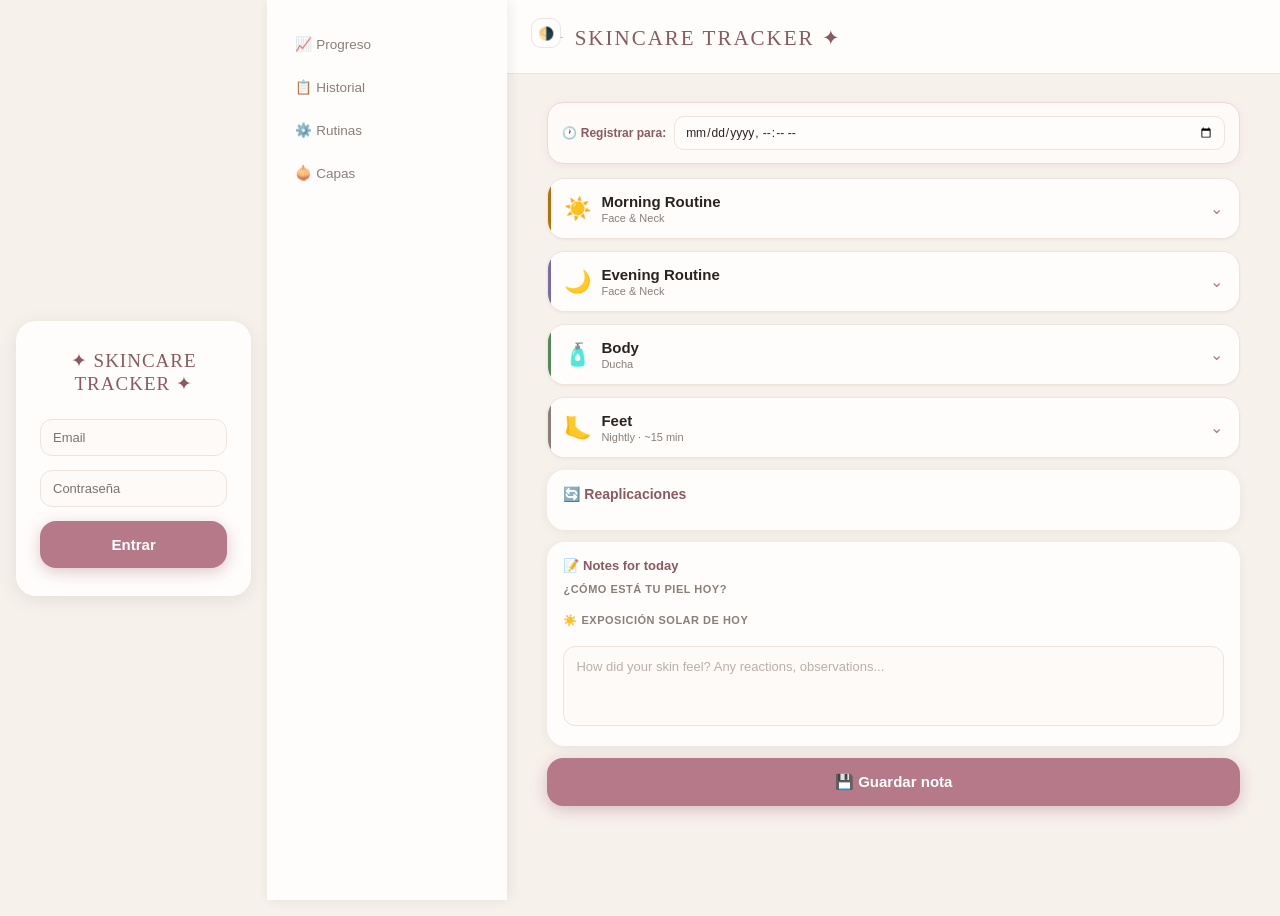
==== commit 3187cf02: "dos barras de pestañas + pestaña Capas La barra de pestañas se parte en dos, con un fondo distinto c" ====
--- a/index.html
+++ b/index.html
@@ -33,13 +33,24 @@
     <div class="date" id="hdr-date"></div>
     <button class="theme-btn" id="theme-btn" onclick="cicloTema()" title="Tema: automático / claro / oscuro">🌗</button>
   </div>
-  <div class="tabs">
+  <!-- Dos barras a propósito. Arriba lo que ESCRIBE en la base, abajo lo que la
+       MIRA. El fondo distinto es el que avisa en qué modo estás antes de que
+       leas la etiqueta; por eso el color va en la barra y no en el botón activo.
+       `showTab` no necesitó cambio: ya limpia el estado activo de TODOS los
+       `.tab-btn`, estén en la barra que estén.
+       Los dos límites discutibles: Stock va arriba porque ahí marcas "se me
+       acabó" y das de alta producto nuevo, que es captura; Rutinas va abajo
+       porque se configura una vez y luego se consulta. -->
+  <div class="tabs tabs-hacer">
     <button class="tab-btn active" onclick="showTab('today',this)">☀️ Today</button>
     <button class="tab-btn" onclick="showTab('photos',this)">📸 Photos</button>
+    <button class="tab-btn" onclick="showTab('stock',this)">🧴 Stock</button>
+  </div>
+  <div class="tabs tabs-ver">
     <button class="tab-btn" onclick="showTab('history',this)">📈 Progreso</button>
     <button class="tab-btn" onclick="showTab('log',this)">📋 Historial</button>
-    <button class="tab-btn" onclick="showTab('stock',this)">🧴 Stock</button>
     <button class="tab-btn" onclick="showTab('routines',this)">⚙️ Rutinas</button>
+    <button class="tab-btn" onclick="showTab('capas',this)">🧅 Capas</button>
   </div>
   <!-- Cola offline: se muestra solo si hay registros sin sincronizar.
        Va fuera de las pestañas a propósito, para que se vea en todas. -->
@@ -194,6 +205,202 @@
     <div id="routines-content">
       <div class="loading-state"><span class="spinner">⟳</span><br><br>Cargando rutinas...</div>
     </div>
+  </div>
+
+  <!-- CAPAS — cómo superponer dos protectores. El texto sale de la auditoría
+       del 12 de agosto de 2026 (claude/auditoria-protectores-solares.md). -->
+  <div id="tab-capas" class="tab-content">
+
+    <div class="capas-intro">
+      Ningún protector cubre todo el espectro. Superponer dos <b>sí amplía la
+      cobertura</b> — pero no por la razón que suele decirse.
+    </div>
+
+    <div class="capas-combo">
+      <div class="capas-combo-tag">Todos los días</div>
+      <div class="capas-capa">
+        <span class="capas-num">1</span>
+        <div>
+          <div class="capas-prod">Hyalu-Cica Water-Fit Sun Serum</div>
+          <div class="capas-marca">SKIN1004 · aporta el <b>UVA1 largo</b> vía Tinosorb M</div>
+        </div>
+      </div>
+      <div class="capas-capa">
+        <span class="capas-num">2</span>
+        <div>
+          <div class="capas-prod">Pigment Control Tintado</div>
+          <div class="capas-marca">Eucerin · aporta <b>luz visible</b> y <b>Thiamidol</b>, que trata la mancha mientras protege</div>
+        </div>
+      </div>
+      <div class="capas-nota">
+        Es la única pareja del arsenal que cubre las cuatro cosas a la vez: UVB,
+        UVA hasta 400&nbsp;nm, luz visible y despigmentante. El SKIN1004 va abajo
+        porque es el producto más limpio del catálogo — sin fragancia, sin aceites
+        esenciales, sin alcohol denat — y son dos capas diarias sobre piel que
+        además recibe tretinoína.
+      </div>
+    </div>
+
+    <div class="capas-combo alt">
+      <div class="capas-combo-tag">Playa o sol fuerte</div>
+      <div class="capas-capa">
+        <span class="capas-num">1</span>
+        <div>
+          <div class="capas-prod">Anthelios UVMune 400</div>
+          <div class="capas-marca">La Roche-Posay · <b>Mexoryl 400</b>, λmax 385&nbsp;nm</div>
+        </div>
+      </div>
+      <div class="capas-capa">
+        <span class="capas-num">2</span>
+        <div>
+          <div class="capas-prod">Pigment Control Tintado</div>
+          <div class="capas-marca">Eucerin</div>
+        </div>
+      </div>
+      <div class="capas-nota">
+        Sobre el Mexoryl 400 no hay ninguna duda de concentración; sobre el
+        Tinosorb M del SKIN1004 sí (va en posición 7 y su % no se declara).
+        Cuando el sol es el problema, cambias comodidad de piel por certeza de
+        filtro: son dos capas con alcohol denat alto.
+      </div>
+    </div>
+
+    <div class="capas-combo reap">
+      <div class="capas-combo-tag">Para reaplicar a media mañana</div>
+      <div class="capas-capa">
+        <span class="capas-num">↻</span>
+        <div>
+          <div class="capas-prod">Sun Silky UV Stick</div>
+          <div class="capas-marca">NIVEA · DHHB + T150 + Tinosorb S</div>
+        </div>
+      </div>
+      <div class="capas-nota">
+        El único del arsenal que puedes poner encima de cualquier cosa sin
+        pensarlo: <b>sin octinoxato</b>, sin fragancia, sin alcohol. Y el formato
+        stick se aplica presionando en vez de frotando, que es lo que menos
+        perturba la capa de abajo.
+      </div>
+    </div>
+
+    <div class="section" id="sec-capas-fisica">
+      <div class="sec-hdr capas-hdr" onclick="toggleSec('sec-capas-fisica')">
+        <span class="sec-icon">🧪</span>
+        <div class="sec-title">Por qué funciona
+          <div class="sec-sub">Qué suma de verdad y qué no</div>
+        </div>
+        <span class="sec-arrow">⌄</span>
+      </div>
+      <div class="sec-body">
+        <div class="capas-txt">
+          <p><b>Lo que sí suma: el espectro.</b> Dos películas una encima de otra
+          multiplican transmitancias, lo que equivale a que <b>las absorbancias se
+          sumen longitud de onda por longitud de onda</b>. La cobertura resultante
+          es la <i>unión</i> de los dos espectros: si la capa de abajo no absorbe
+          nada entre 380 y 400&nbsp;nm y la de arriba sí, la combinación hereda esa
+          banda. Ninguna capa diluye a la otra.</p>
+
+          <p><b>Lo que no suma: el número.</b> SPF 50 + SPF 50 no es 100. El SPF es
+          el cociente de una integral ponderada, no una cantidad que se apile. El
+          resultado queda entre el mayor de los dos y su producto, y en la práctica
+          mucho más cerca del mayor, porque nadie aplica dosis completa de cada uno.</p>
+
+          <p><b>Y lo mejor documentado: la segunda capa no arrastra la primera.</b>
+          Se midió la masa depositada fotografiando la piel con luz negra. Una
+          aplicación deja <b>0,60&nbsp;mg/cm²</b> y <b>20% de piel descubierta</b>.
+          Dos aplicaciones dejan <b>1,10</b> y <b>9% descubierta</b>. Si la segunda
+          arrastrara la primera, la masa no habría subido.</p>
+
+          <p class="capas-dato">De ahí sale casi toda la ganancia real: no de sumar
+          protección, sino de <b>tapar huecos</b> y de acercarte a la dosis con la
+          que se probó el producto.</p>
+        </div>
+      </div>
+    </div>
+
+    <div class="section" id="sec-capas-reglas">
+      <div class="sec-hdr capas-hdr-warn" onclick="toggleSec('sec-capas-reglas')">
+        <span class="sec-icon">⚠️</span>
+        <div class="sec-title">Las tres reglas
+          <div class="sec-sub">Lo que arruina el layering</div>
+        </div>
+        <span class="sec-arrow">⌄</span>
+      </div>
+      <div class="sec-body">
+        <div class="capas-txt">
+          <p><b>1 · La segunda capa va a dosis completa, no una pasadita.</b> Es
+          donde más falla la técnica. La transmitancia depende
+          <b>exponencialmente</b> del espesor: una capa testimonial del tintado no
+          te da su espectro, te da casi nada. Si el Eucerin te lo pones «solo para
+          el color», no estás sumando la protección de luz visible.</p>
+
+          <p><b>2 · Nada con octinoxato encima de nada con avobenzona.</b> La
+          fotocicloadición [2+2] entre ambos está documentada: degrada los dos
+          filtros. En capas separadas nadie lo ha estudiado y la interfase es una
+          zona de riesgo de espesor desconocido. No vale la pena averiguarlo.</p>
+
+          <div class="capas-listas">
+            <div class="capas-lista oct">
+              <div class="capas-lista-t">Llevan octinoxato</div>
+              Tocobo Cotton Soft Sun Stick<br>
+              Canmake Mermaid Skin Gel<br>
+              Heliocare 360 Opti-D Gel<br>
+              L'Oréal UV Defender
+            </div>
+            <div class="capas-lista avo">
+              <div class="capas-lista-t">Llevan avobenzona</div>
+              Eucerin Pigment Control<br>
+              Anthelios UVMune 400<br>
+              Anthelios UV AIR Serum<br>
+              Isdin Fusion Water y Color<br>
+              Isdin Wet Skin<br>
+              Anthelios Spray Corporal
+            </div>
+          </div>
+
+          <p><b>3 · Para reaplicar, stick.</b> El de NIVEA. Se aplica presionando
+          en vez de frotando, y no lleva octinoxato, así que va encima de
+          cualquiera de los de la lista de la derecha sin problema.</p>
+        </div>
+      </div>
+    </div>
+
+    <div class="section" id="sec-capas-limites">
+      <div class="sec-hdr capas-hdr-lim" onclick="toggleSec('sec-capas-limites')">
+        <span class="sec-icon">🚫</span>
+        <div class="sec-title">Lo que el layering no arregla
+          <div class="sec-sub">Y dónde se acaba la evidencia</div>
+        </div>
+        <span class="sec-arrow">⌄</span>
+      </div>
+      <div class="sec-body">
+        <div class="capas-txt">
+          <p><b>No compensa aplicar poco de cada uno.</b> Con 0,5–1,0&nbsp;mg/cm²
+          — que es lo que aplica la gente normal — obtienes entre el <b>25% y el
+          50%</b> del SPF de la etiqueta. Un SPF 50 se comporta como un SPF 12–25.
+          Dos productos a media dosis son peor apuesta que uno bien puesto.</p>
+
+          <p><b>Dos capas del mismo producto tienen más respaldo.</b> Cuatro
+          estudios independientes lo miden y lo recomiendan. Combinar dos
+          productos distintos para unir espectros es física correcta, pero
+          <b>nadie lo ha medido con dos protectores comerciales superpuestos</b> —
+          ni existe norma ISO que lo contemple. La derivación se sostiene; el
+          ensayo no existe.</p>
+
+          <p><b>Y el tinte pesa menos de lo que parece, en tu caso.</b> En léntigos
+          solares la luz visible es prioridad 5 de 6: toda su evidencia clínica
+          está en melasma, hiperpigmentación postinflamatoria y fototipos IV–VI.
+          <b>No hay un solo estudio que muestre luz visible causando léntigos.</b>
+          El Eucerin se gana el lugar sobre todo por el Thiamidol, no por los
+          óxidos de hierro.</p>
+
+          <p class="capas-fuente">Heerfordt 2018 <i>PLoS ONE</i> · Osterwalder &amp;
+          Herzog 2014 <i>PPP</i> · Bimczok 2007 (DGK) · Teramura 2012 <i>CED</i> ·
+          Sayre 2005 y Dondi 2006 <i>Photochem Photobiol</i> · Herzog 2015
+          <i>Pure Appl Chem</i>. Detalle completo en la auditoría de protectores.</p>
+        </div>
+      </div>
+    </div>
+
   </div>
 </div>
 <!-- SPF Facial Picker -->
--- a/styles.css
+++ b/styles.css
@@ -107,6 +107,13 @@
 .tabs { display: flex; gap: 6px; margin: 0 0 16px; background: var(--veil-s); border-radius: 13px; padding: 4px; }
 .tab-btn { flex: 1; background: none; border: none; padding: 9px 4px; font-size: 12px; font-family: inherit; color: var(--ink-3); cursor: pointer; border-radius: 10px; transition: all 0.2s; font-weight: 500; }
 .tab-btn.active { background: var(--card); color: var(--accent); font-weight: 700; box-shadow: 0 2px 8px var(--sh-m); }
+/* Dos barras: la de arriba ESCRIBE en la base, la de abajo la MIRA. El fondo
+   distinto es lo que avisa en qué modo estás antes de leer la etiqueta — por
+   eso el color va en la barra y no en el botón activo. */
+.tabs-hacer { background: var(--accent-line); margin-bottom: 6px; }
+.tabs-ver   { background: var(--veil-s); }
+.tabs-hacer .tab-btn        { color: var(--accent-ink); }
+.tabs-hacer .tab-btn.active { color: var(--accent-dk); }
 .tab-content { display: none; }
 .tab-content.active { display: block; }
 /* SECTIONS */
@@ -485,6 +492,16 @@
 .spark-lbl { font-size: 9px; color: var(--ink-4); margin-top: 2px; }
 /* DOSIS / ESTÍMULO ENTREGADO (Fase B) */
 .dose-intro { font-size: 11.5px; color: var(--ink-3); line-height: 1.6; background: var(--bg-soft); border-radius: 8px; padding: 9px 11px; margin-bottom: 12px; }
+/* FILA DEL PISO — días activos de la semana. Los puntos son días de calendario
+   (ritmo); el conteo del piso va en texto porque un piso es un número de días,
+   no un día concreto. Ver pisoRowHTML en app.js. */
+.piso-row { display: flex; align-items: center; gap: 8px; margin: 0 0 5px; }
+.piso-pips { display: flex; gap: 3px; flex: none; }
+.piso-pip { width: 7px; height: 7px; border-radius: 99px; background: var(--line-2); }
+.piso-pip.pend { background: transparent; box-shadow: inset 0 0 0 1px var(--line); }
+.piso-txt { font-size: 10.5px; font-weight: 600; color: var(--ink-3); }
+.piso-txt.ok { color: var(--ok); }
+.piso-txt.riesgo { color: var(--warn-dk); }
 .dose-warn { font-size: 10px; font-weight: 700; color: var(--warn-dk); background: var(--err-soft); border-radius: 6px; padding: 1px 6px; margin-left: 4px; white-space: nowrap; }
 .adh-secondary { margin-top: 18px; border-top: 1px solid var(--line); padding-top: 12px; }
 .adh-secondary-sum { font-size: 12.5px; font-weight: 700; color: var(--accent-ink); cursor: pointer; list-style: none; padding: 6px 0; -webkit-tap-highlight-color: transparent; }
@@ -889,3 +906,58 @@
 .theme-btn:active { transform: scale(.93); }
 .hdr { position: relative; }
 @media (min-width: 520px) { .theme-btn { left: 24px; } }
+
+/* ── PESTAÑA CAPAS ─────────────────────────────────────────────────────────
+   Cómo superponer dos protectores. Texto y criterio en
+   claude/auditoria-protectores-solares.md. */
+.capas-intro { font-size: 13px; color: var(--ink-2); line-height: 1.6; margin: 0 2px 14px; }
+
+.capas-combo { background: var(--card); border: 1px solid var(--line); border-radius: 18px;
+  padding: 14px 16px 12px; margin-bottom: 12px;
+  box-shadow: inset 3px 0 0 var(--accent), var(--shadow-1); }
+.capas-combo.alt  { box-shadow: inset 3px 0 0 var(--warn), var(--shadow-1); }
+.capas-combo.reap { box-shadow: inset 3px 0 0 var(--teal), var(--shadow-1); }
+
+.capas-combo-tag { font-size: 10px; font-weight: 700; letter-spacing: .08em;
+  text-transform: uppercase; color: var(--accent-ink); margin-bottom: 10px; }
+.capas-combo.alt  .capas-combo-tag { color: var(--warn-dk); }
+.capas-combo.reap .capas-combo-tag { color: var(--teal); }
+
+.capas-capa { display: flex; gap: 11px; align-items: flex-start; margin-bottom: 9px; }
+.capas-num { flex-shrink: 0; width: 22px; height: 22px; border-radius: 50%;
+  background: var(--accent-soft); color: var(--accent-ink); font-size: 11px;
+  font-weight: 700; display: flex; align-items: center; justify-content: center; margin-top: 1px; }
+.capas-combo.alt  .capas-num { background: var(--warn-soft); color: var(--warn-dk); }
+.capas-combo.reap .capas-num { background: var(--ok-soft);   color: var(--teal); }
+.capas-prod  { font-size: 13.5px; font-weight: 700; color: var(--ink); line-height: 1.3; }
+.capas-marca { font-size: 11.5px; color: var(--ink-3); line-height: 1.45; margin-top: 2px; }
+
+.capas-nota { font-size: 11.5px; color: var(--ink-3); line-height: 1.6;
+  border-top: 1px solid var(--line-soft); padding-top: 9px; margin-top: 10px; }
+
+.capas-hdr      { background: var(--card); box-shadow: inset 3px 0 0 var(--info); }
+.capas-hdr-warn { background: var(--card); box-shadow: inset 3px 0 0 var(--warn); }
+.capas-hdr-lim  { background: var(--card); box-shadow: inset 3px 0 0 var(--ink-3); }
+
+.capas-txt { padding: 4px 16px 16px; }
+.capas-txt p { font-size: 12.5px; color: var(--ink-2); line-height: 1.7; margin: 0 0 11px; }
+.capas-txt p:last-child { margin-bottom: 0; }
+.capas-txt b { color: var(--ink); }
+
+.capas-dato { background: var(--info-soft); border-radius: 12px; padding: 10px 12px; }
+
+.capas-listas { display: flex; gap: 9px; margin: 0 0 13px; }
+.capas-lista { flex: 1; border-radius: 12px; padding: 10px 11px; font-size: 11px;
+  line-height: 1.7; color: var(--ink-2); }
+.capas-lista.oct { background: var(--err-soft); }
+.capas-lista.avo { background: var(--ok-soft); }
+.capas-lista-t { font-size: 9.5px; font-weight: 700; letter-spacing: .06em;
+  text-transform: uppercase; margin-bottom: 5px; }
+.capas-lista.oct .capas-lista-t { color: var(--err-dk); }
+.capas-lista.avo .capas-lista-t { color: var(--ok-dk); }
+
+.capas-fuente { font-size: 10.5px !important; color: var(--ink-4) !important;
+  line-height: 1.6 !important; border-top: 1px solid var(--line-soft);
+  padding-top: 10px; margin-top: 14px !important; }
+
+@media (max-width: 380px) { .capas-listas { flex-direction: column; } }
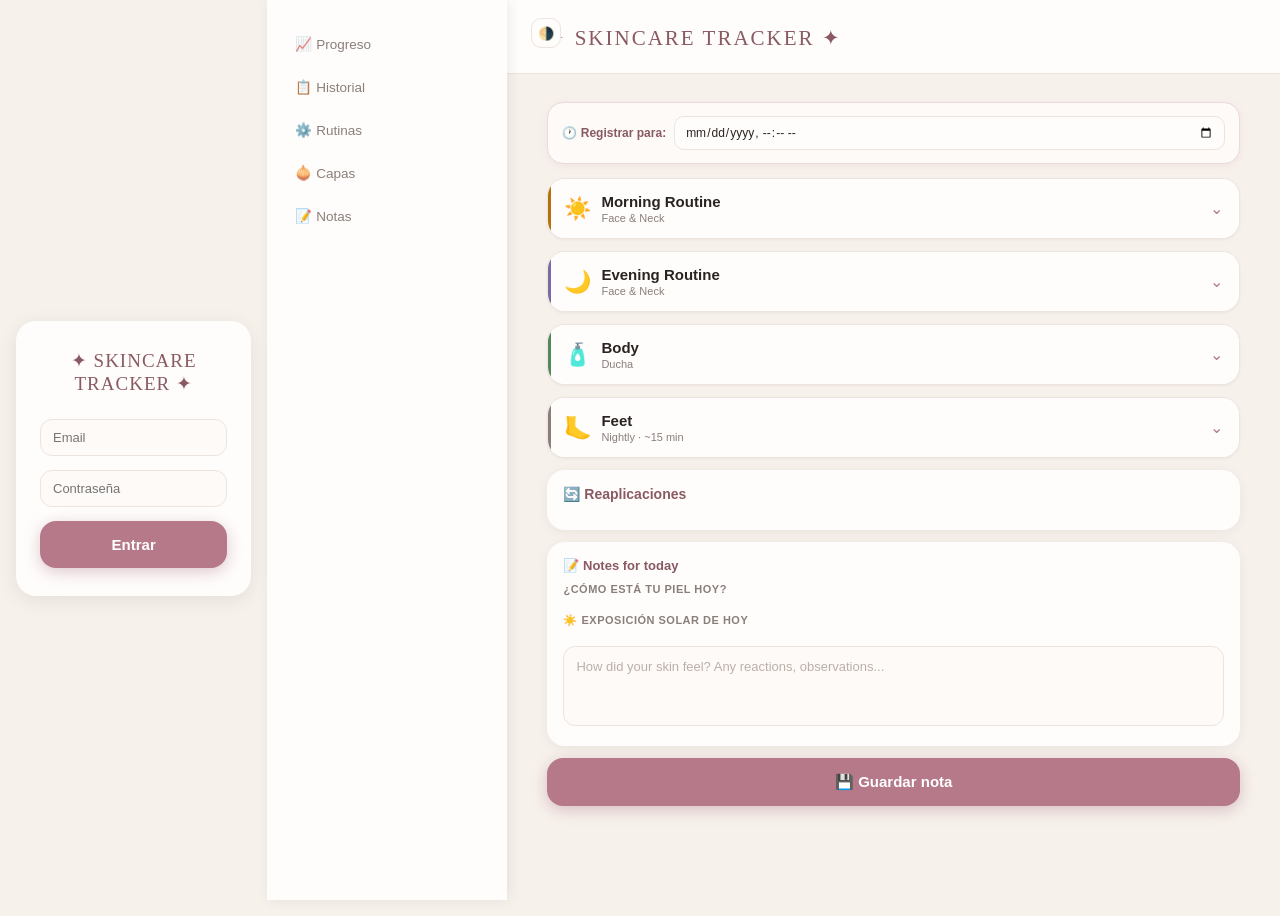
==== commit e8e84e49: "notas2" ====
--- a/index.html
+++ b/index.html
@@ -51,6 +51,7 @@
     <button class="tab-btn" onclick="showTab('log',this)">📋 Historial</button>
     <button class="tab-btn" onclick="showTab('routines',this)">⚙️ Rutinas</button>
     <button class="tab-btn" onclick="showTab('capas',this)">🧅 Capas</button>
+    <button class="tab-btn" onclick="showTab('notas',this)">📝 Notas</button>
   </div>
   <!-- Cola offline: se muestra solo si hay registros sin sincronizar.
        Va fuera de las pestañas a propósito, para que se vea en todas. -->
@@ -204,6 +205,13 @@
   <div id="tab-routines" class="tab-content">
     <div id="routines-content">
       <div class="loading-state"><span class="spinner">⟳</span><br><br>Cargando rutinas...</div>
+    </div>
+  </div>
+
+  <!-- NOTAS — solo lectura; se escriben en escritorio.html. -->
+  <div id="tab-notas" class="tab-content">
+    <div id="notas-content">
+      <div class="loading-state"><span class="spinner">⟳</span><br><br>Cargando notas...</div>
     </div>
   </div>
 
@@ -404,6 +412,17 @@
   </div>
 </div>
 <!-- SPF Facial Picker -->
+<!-- Ficha de un producto tocado dentro de una nota. -->
+<div class="modal-overlay" id="nota-prod-modal" onclick="closeModal('nota-prod-modal')">
+  <div class="modal-sheet" onclick="event.stopPropagation()">
+    <div class="modal-handle"></div>
+    <div class="modal-header">
+      <div class="modal-title" id="nota-prod-title"></div>
+      <button class="modal-close" onclick="closeModal('nota-prod-modal')">✕</button>
+    </div>
+    <div class="modal-body" id="nota-prod-body"></div>
+  </div>
+</div>
 <div class="modal-overlay" id="spf-modal" onclick="closeModal('spf-modal')">
   <div class="modal-sheet" onclick="event.stopPropagation()">
     <div class="modal-handle"></div>
@@ -483,14 +502,26 @@
     </div>
     <div class="modal-body">
       <div class="prod-field">
-        <label class="prod-label">Emoji y nombre</label>
+        <label class="prod-label">Foto, emoji y nombre</label>
         <div class="prod-emoji-row">
-          <div class="prod-emoji-preview" id="emoji-preview">🧴</div>
+          <!-- La miniatura ES el selector de foto. Con foto la muestra; sin
+               foto muestra el emoji. Es el mismo recuadro donde vive la
+               identidad visual del producto en Stock, así que no hay dos
+               cosas distintas que llenar. Va aquí dentro y no como campo
+               nuevo a propósito: el layout de 2 columnas del escritorio
+               (styles.css) selecciona los campos por :nth-child, y meter un
+               .prod-field más arriba correría Marca y Categoría. -->
+          <div class="prod-emoji-preview prod-photo-pick" id="emoji-preview"
+            title="Toca para ponerle foto al producto"
+            onclick="document.getElementById('pf-photo-input').click()">🧴</div>
+          <input type="file" id="pf-photo-input" accept="image/*" style="display:none"
+            onchange="previewProductPhoto(this)">
           <input class="prod-input" id="pf-emoji" type="text" placeholder="🧴" maxlength="2"
             style="width:54px;text-align:center;font-size:20px;padding:8px 4px"
-            oninput="document.getElementById('emoji-preview').textContent=this.value||'🧴'">
+            oninput="onPfEmojiInput(this)">
           <input class="prod-input" id="pf-name" type="text" placeholder="Nombre del producto" style="flex:1">
         </div>
+        <div class="field-hint" id="pf-photo-hint"></div>
       </div>
       <div class="prod-field">
         <label class="prod-label">Marca / subtítulo</label>
@@ -859,6 +890,7 @@
   </div>
 </div>
 <div id="toast"></div>
+<script src="config.js"></script>
 <script src="pure.js"></script>
 <script src="activos-matriz.js"></script>
 <script src="app.js"></script>
--- a/styles.css
+++ b/styles.css
@@ -390,6 +390,16 @@
 .inv-item.status-out { border-left-color: var(--err); }
 .inv-row { display: flex; align-items: center; padding: 11px 14px; gap: 10px; cursor: pointer; -webkit-tap-highlight-color: transparent; }
 .inv-emoji { font-size: 18px; flex-shrink: 0; }
+/* FOTO DEL PRODUCTO. La miniatura del alta es también el botón que abre la
+   cámara (app.js renderPfPhoto la pinta), y la misma foto se reusa como
+   avatar en Stock. object-fit:cover recorta al cuadro sin deformar el frasco. */
+.inv-photo { width: 34px; height: 34px; border-radius: 9px; object-fit: cover; display: block; }
+.prod-photo-pick { cursor: pointer; overflow: hidden; padding: 0; border: 1.5px dashed var(--line); }
+.prod-photo-pick.has-photo { border-style: solid; border-color: var(--accent-line); }
+.prod-photo-pick img { width: 100%; height: 100%; object-fit: cover; display: block; }
+/* El único enlace dentro de un hint (quitar la foto): que no salga azul de
+   navegador en medio de la paleta de la app. */
+.field-hint a { color: var(--accent); font-weight: 600; text-decoration: underline; }
 .inv-info { flex: 1; min-width: 0; }
 .inv-name { font-size: 13px; font-weight: 600; color: var(--ink); }
 .inv-brand { font-size: 11px; margin-top: 2px; }
@@ -961,3 +971,30 @@
   padding-top: 10px; margin-top: 14px !important; }
 
 @media (max-width: 380px) { .capas-listas { flex-direction: column; } }
+
+/* ── NOTAS (25-sep) — solo lectura. Las clases nt-* las produce renderNota
+   (pure.js); escritorio.css lleva su versión. Letra chica a propósito: Maca
+   la pidió así para que quepa más en la pantalla. ── */
+.nota-cel-lista { display: flex; flex-direction: column; gap: 6px; margin-bottom: 10px; }
+.nota-cel-item { display: flex; align-items: center; justify-content: space-between; gap: 8px; width: 100%; text-align: left; background: var(--card); border: 1px solid var(--line); border-radius: 12px; padding: 11px 14px; font-family: inherit; font-size: 13.5px; font-weight: 600; color: var(--ink); cursor: pointer; }
+.nota-cel-fl { color: var(--ink-4); font-size: 18px; }
+.nota-cel-tit { font-size: 14px; font-weight: 700; color: var(--ink); margin: -6px 0 6px; line-height: 1.3; }
+.nt-cel { font-size: 11px; line-height: 1.45; color: var(--ink-2); background: var(--card); border: 1px solid var(--line-soft); border-radius: 12px; padding: 8px 12px 12px; }
+.nt-cel h2 { font-size: 12.5px; font-weight: 700; color: var(--ink); margin: 12px 0 2px; }
+.nt-cel h2:first-child { margin-top: 2px; }
+.nt-cel h3 { font-size: 11.5px; font-weight: 700; color: var(--ink); margin: 10px 0 1px; }
+.nt-cel p { margin: 2px 0 6px; }
+.nt-cel ol, .nt-cel ul { margin: 2px 0 6px; padding-left: 16px; }
+.nt-cel li { margin: 2px 0; }
+.nt-cel li ul, .nt-cel li ol { margin: 1px 0 2px; }
+.nt-cel b { color: var(--ink); }
+.nt-cel .nt-espera { background: var(--warn-soft); color: var(--ink); border-radius: 4px; padding: 0 4px; font-weight: 600; }
+.nt-cel .nt-aviso { background: var(--err-soft); color: var(--ink); border-radius: 8px; padding: 6px 9px; margin: 8px 0; }
+.nt-cel .nt-pr { display: inline; background: var(--ok-soft); color: var(--ink); border-radius: 999px; padding: 0 6px; font-size: 10.5px; font-weight: 600; cursor: pointer; -webkit-box-decoration-break: clone; box-decoration-break: clone; }
+.nt-cel .nt-pr.out { background: var(--bg-soft); color: var(--ink-3); }
+.nt-cel .nt-pr.out::after { content: " · agotado"; font-size: 9px; text-transform: uppercase; }
+.nt-cel .nt-pr.falta { background: var(--warn-soft); cursor: default; }
+.nt-cel .nt-pr.borrado { background: var(--err-soft); color: var(--err); cursor: default; }
+.nota-prod-meta { font-size: 12px; color: var(--ink-3); margin-bottom: 10px; }
+.nota-prod-sec { font-size: 13px; color: var(--ink-2); line-height: 1.55; margin-bottom: 12px; }
+.nota-prod-sec b { color: var(--ink); }
